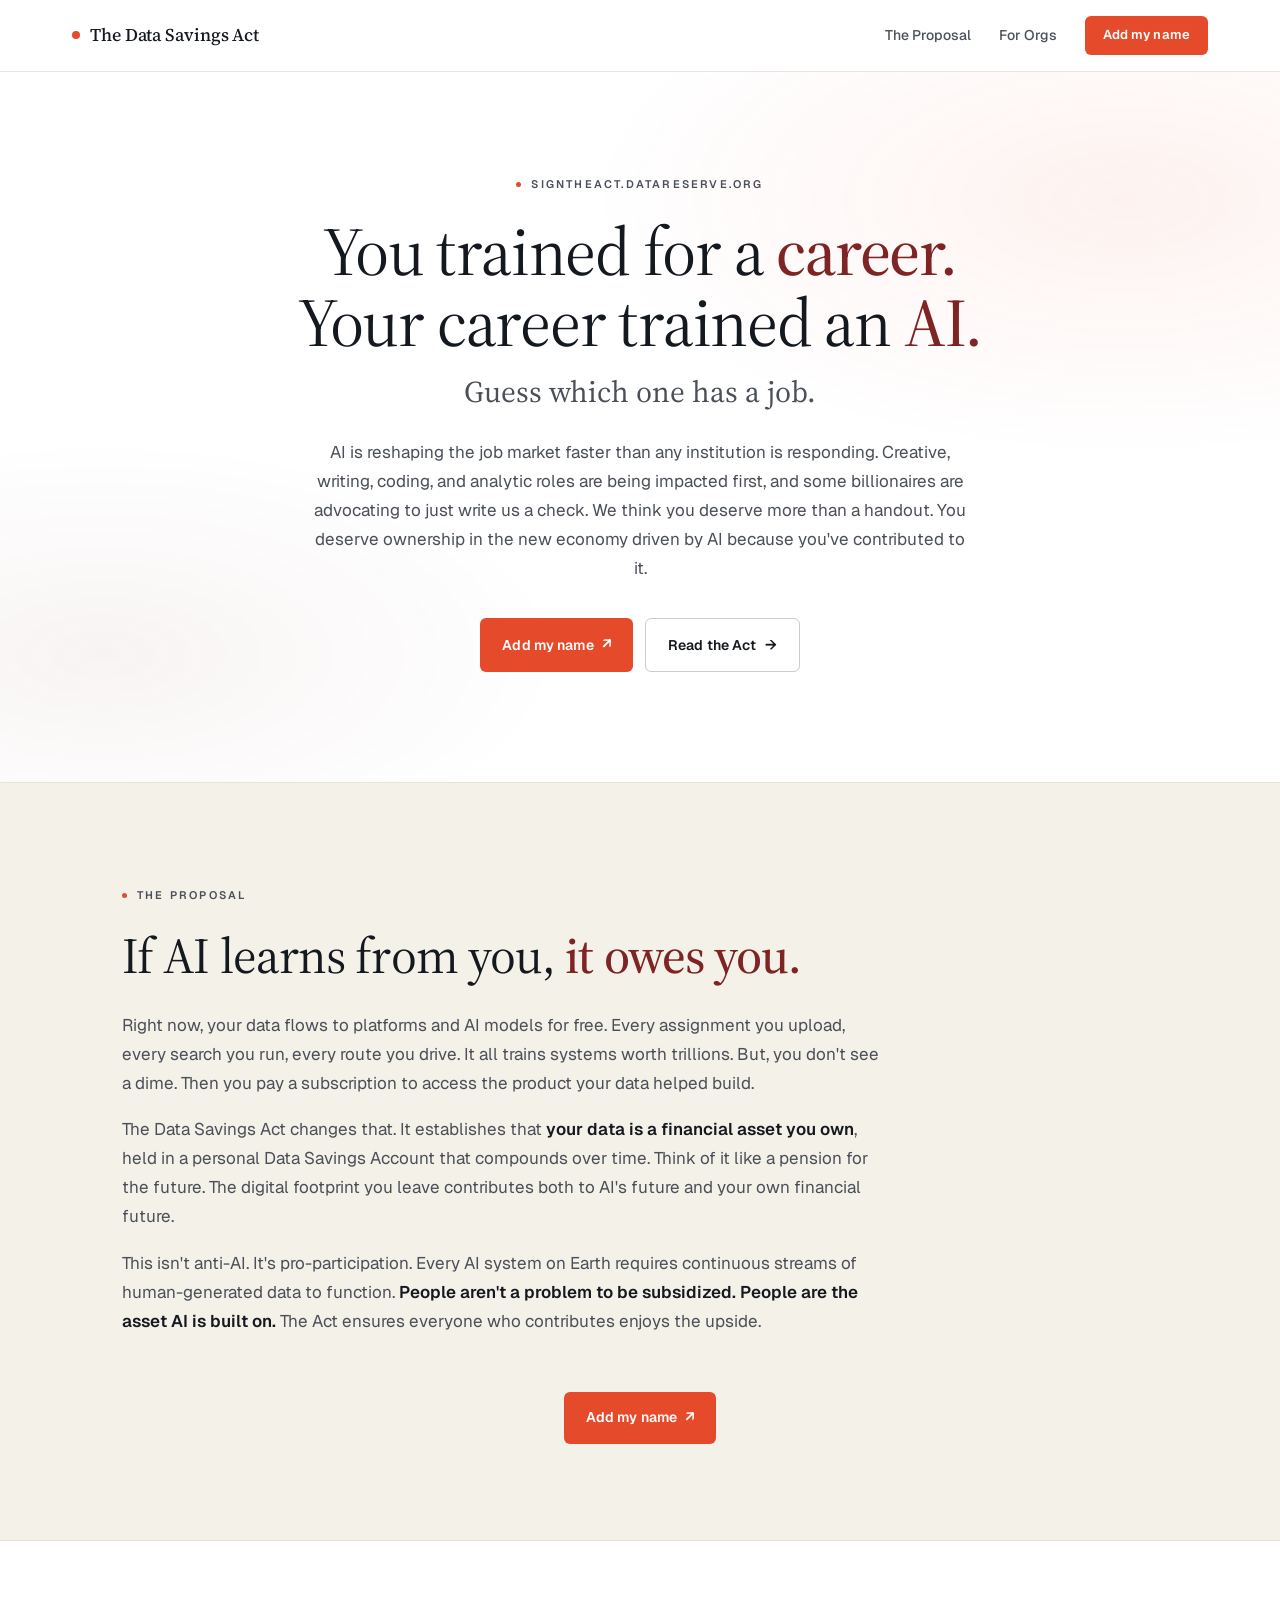
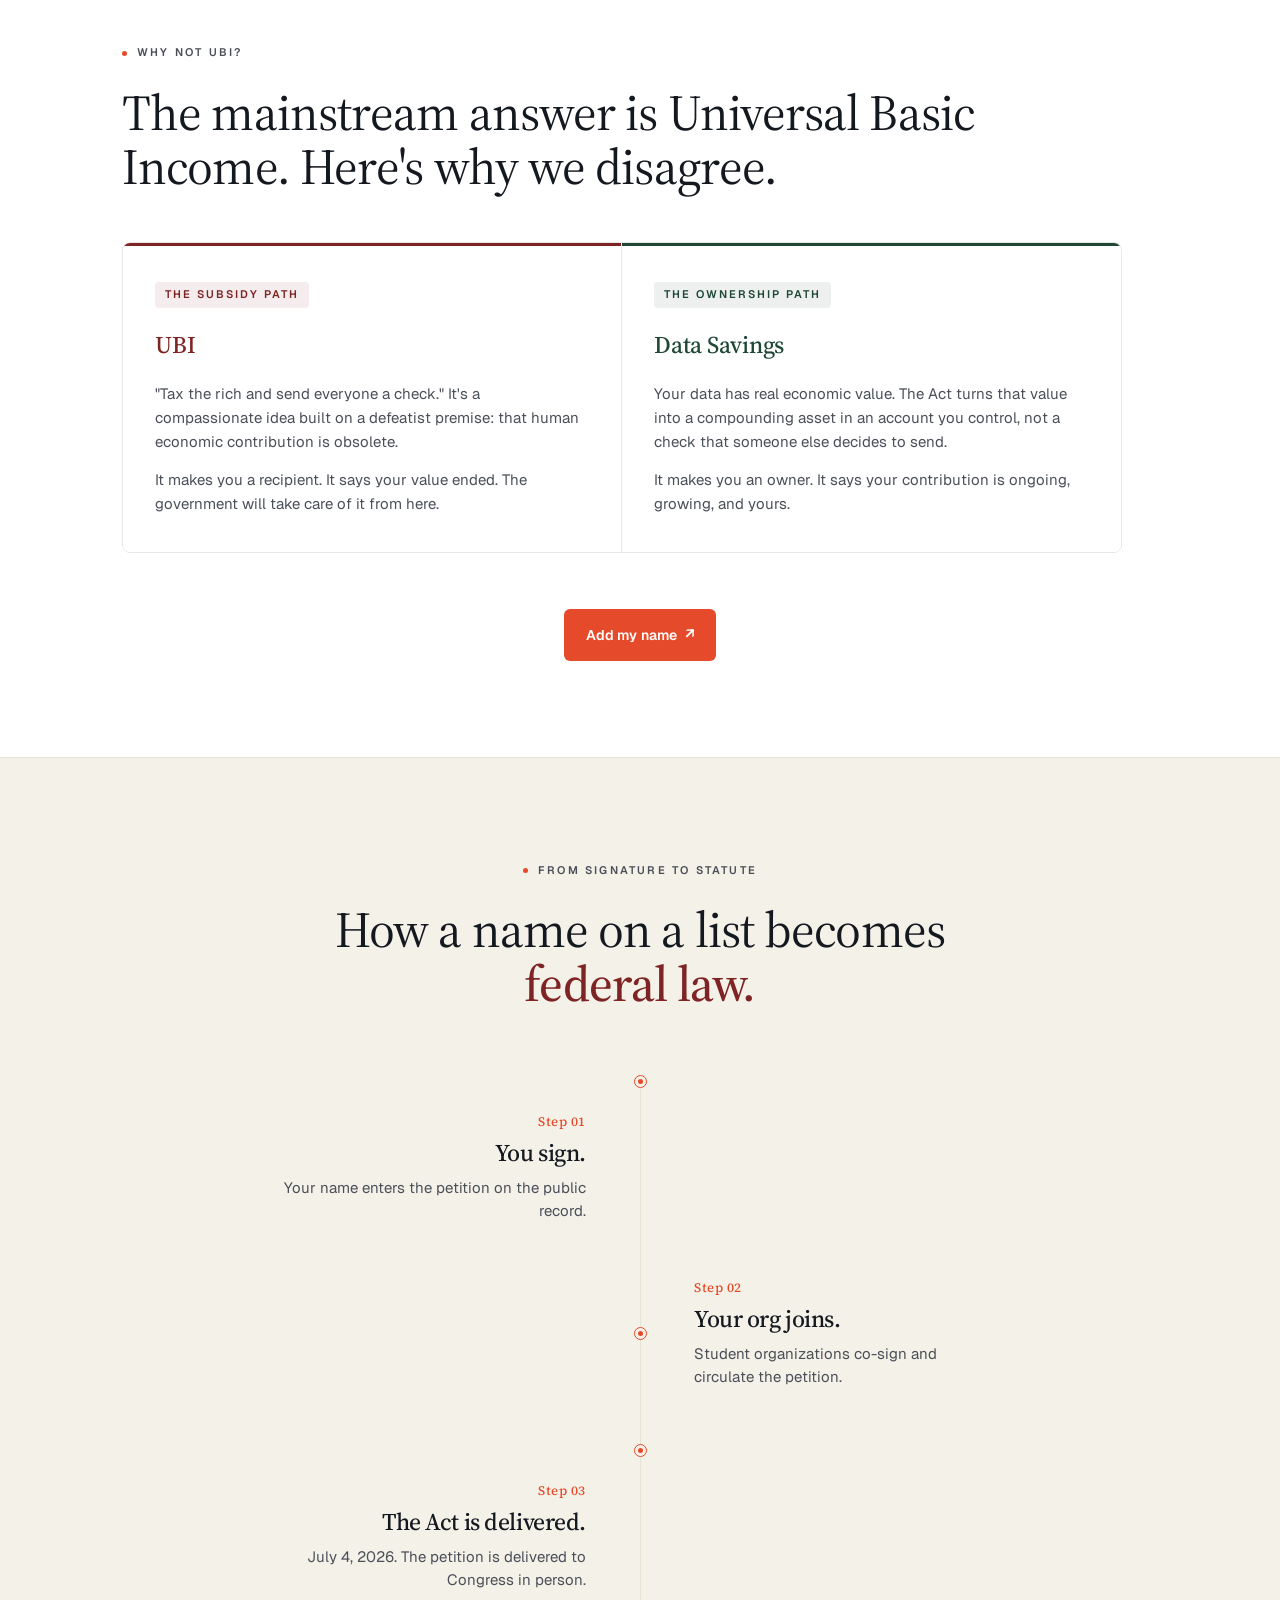
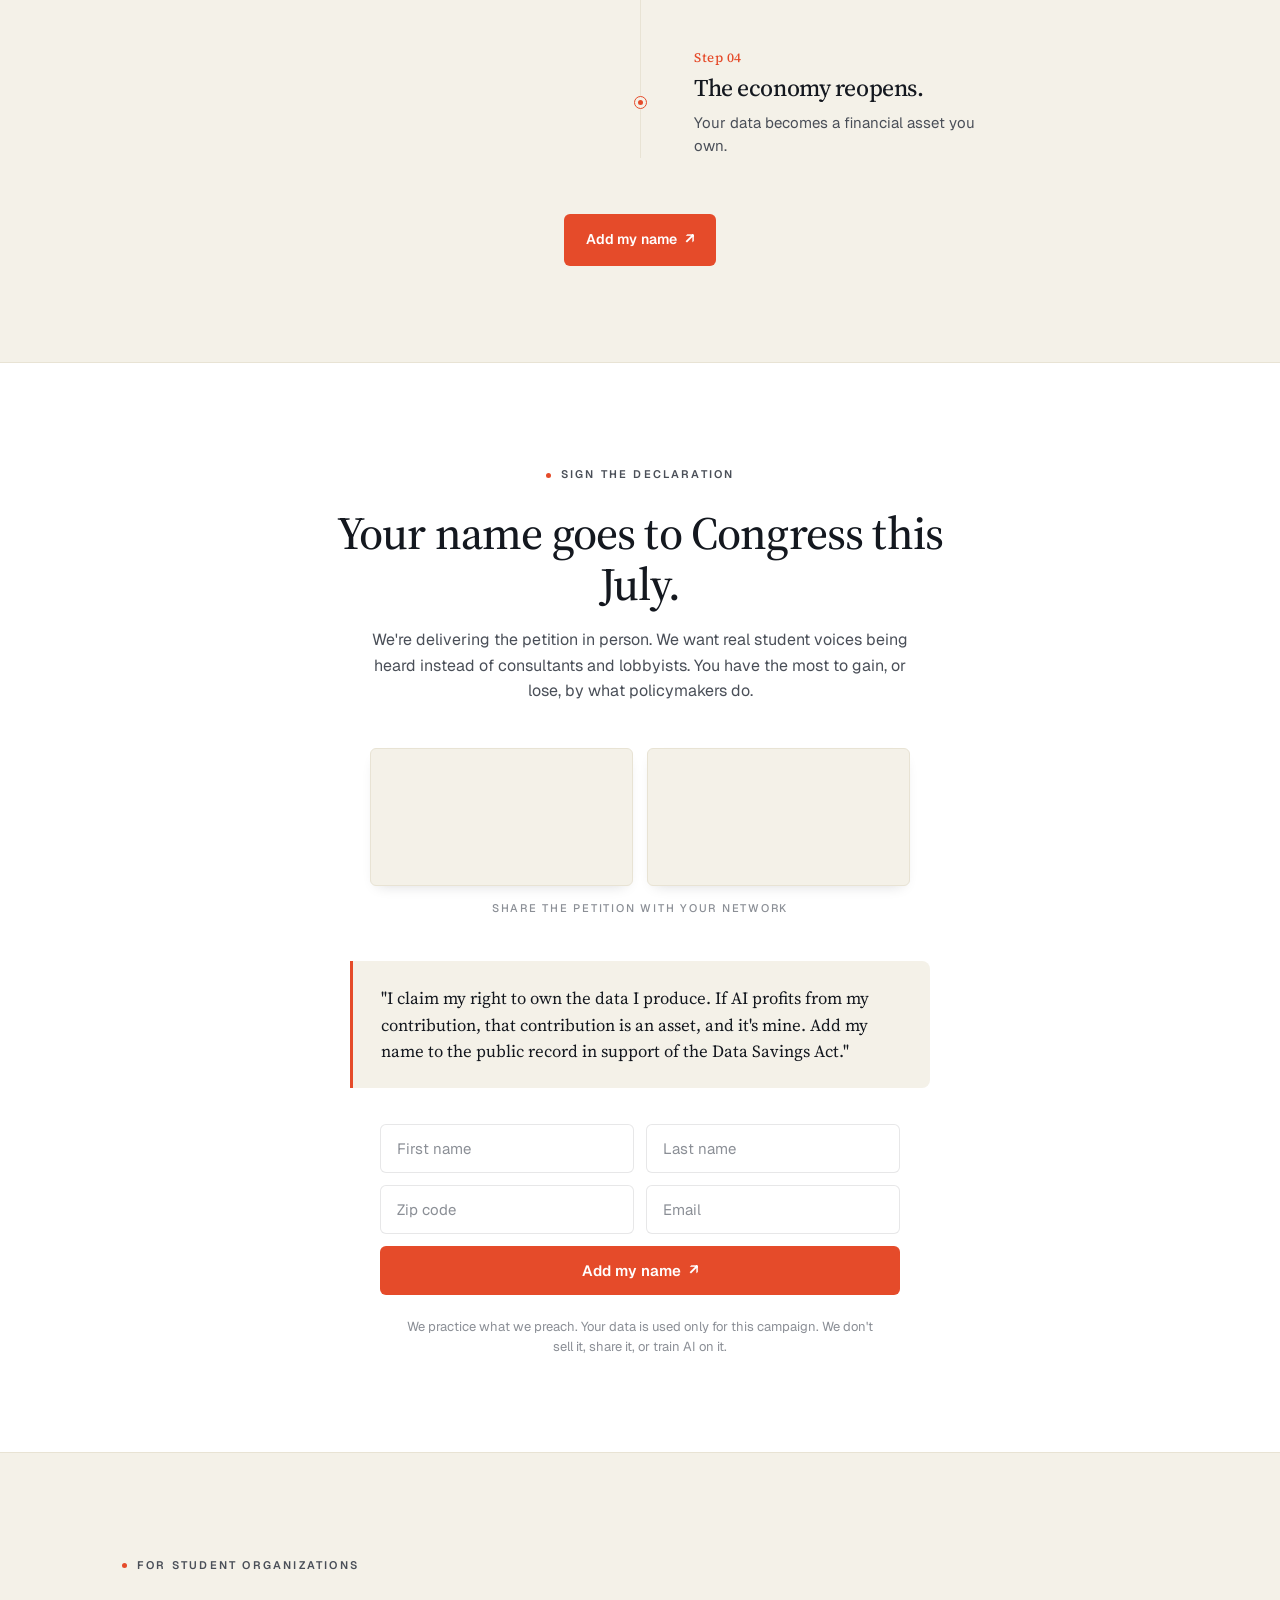
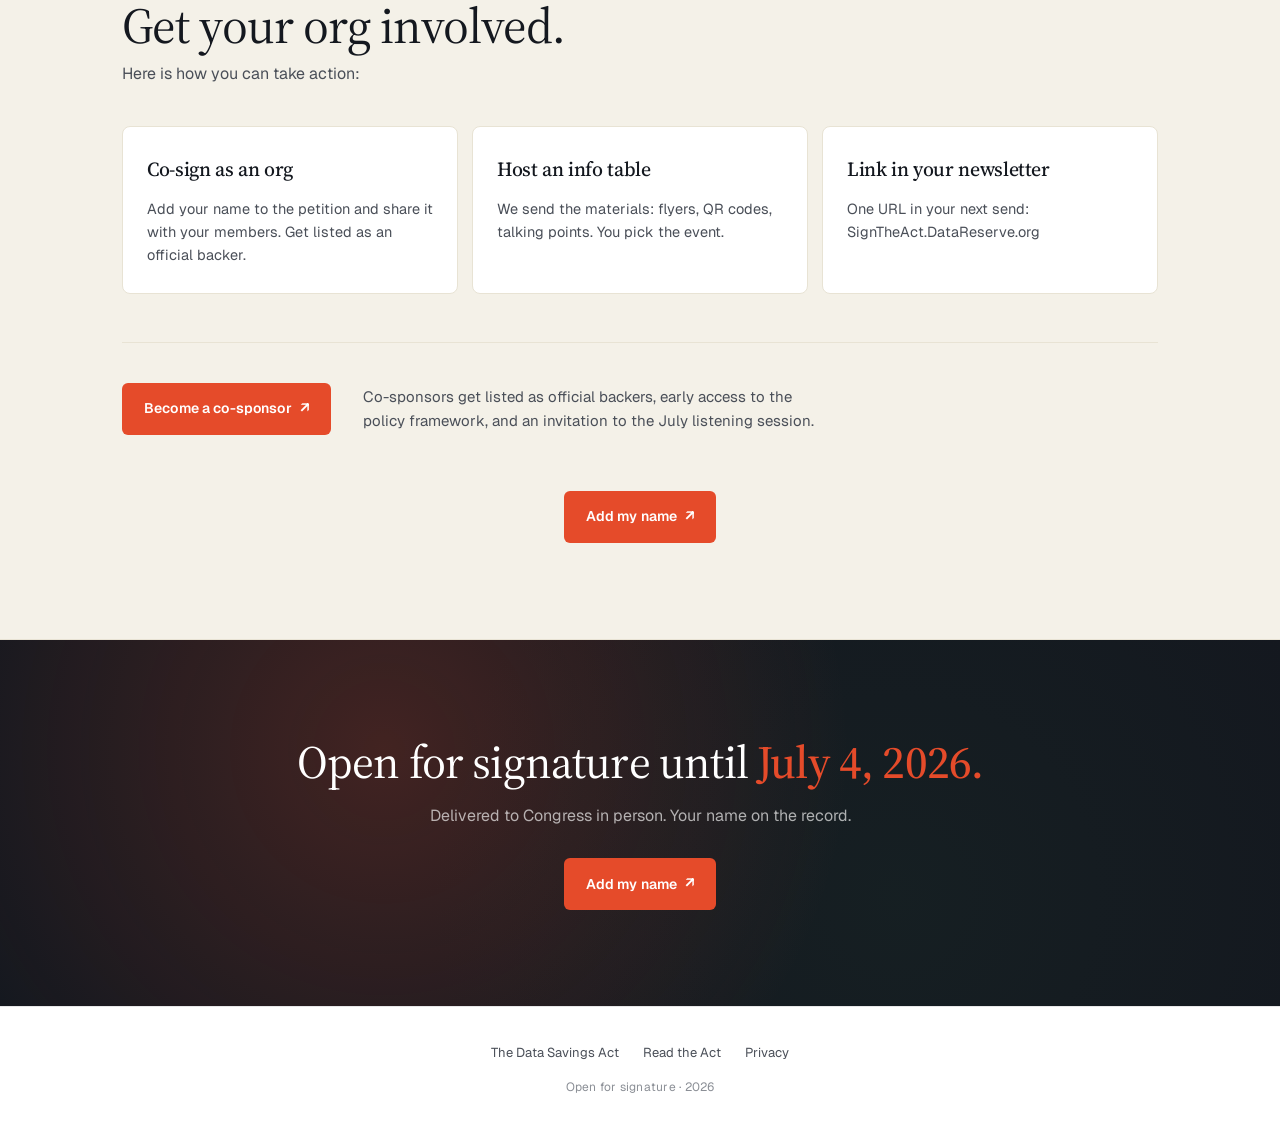
==== index.html @ b27dda18 "Initial commit" ====
<!DOCTYPE html>
<html lang="en">
<head>
<meta charset="UTF-8">
<meta name="viewport" content="width=device-width, initial-scale=1.0">
<title>The Data Savings Act | Sign The Act</title>
<meta name="description" content="You trained for a career. Your career trained an AI. Sign the Data Savings Act.">

<link rel="preconnect" href="https://fonts.googleapis.com">
<link rel="preconnect" href="https://fonts.gstatic.com" crossorigin>
<link href="https://fonts.googleapis.com/css2?family=Source+Serif+4:opsz,wght@8..60,300..700&family=Geist:wght@300..700&display=swap" rel="stylesheet">

<style>
  :root {
    --paper: #FFFFFF;
    --paper-soft: #F4F1E8;
    --paper-line: #E8E3D4;
    --ink: #14181F;
    --ink-soft: #4A4F58;
    --ink-mute: #8B8F96;
    --burgundy: #7E2424;
    --burgundy-dark: #5C1818;
    --coral: #E54B2A;
    --coral-dark: #C2391C;
    --coral-soft: rgba(229, 75, 42, 0.08);
    --forest: #1F4736;
    --line: rgba(20, 24, 31, 0.10);
    --line-strong: rgba(20, 24, 31, 0.22);
    --serif: 'Source Serif 4', 'Times New Roman', serif;
    --sans: 'Geist', system-ui, sans-serif;
  }

  * { margin: 0; padding: 0; box-sizing: border-box; }
  html { scroll-behavior: smooth; }

  body {
    background: var(--paper);
    color: var(--ink);
    font-family: var(--sans);
    font-size: 17px;
    line-height: 1.6;
    -webkit-font-smoothing: antialiased;
    overflow-x: hidden;
  }

  ::selection { background: var(--coral); color: var(--paper); }

  /* ===== NAV ===== */
  .nav {
    position: sticky;
    top: 0;
    z-index: 50;
    background: rgba(255, 255, 255, 0.92);
    backdrop-filter: blur(12px);
    -webkit-backdrop-filter: blur(12px);
    border-bottom: 1px solid var(--line);
  }
  .nav-inner {
    max-width: 1200px;
    margin: 0 auto;
    padding: 16px 32px;
    display: flex;
    align-items: center;
    justify-content: space-between;
  }
  .brand {
    font-family: var(--serif);
    font-weight: 500;
    font-size: 18px;
    letter-spacing: -0.005em;
    text-decoration: none;
    color: var(--ink);
    display: flex;
    align-items: center;
    gap: 10px;
  }
  .brand-mark {
    width: 8px; height: 8px;
    border-radius: 50%;
    background: var(--coral);
  }
  .nav-links {
    display: flex;
    gap: 28px;
    align-items: center;
  }
  .nav-links a {
    color: var(--ink-soft);
    text-decoration: none;
    font-size: 14px;
    font-weight: 500;
    transition: color 0.2s;
  }
  .nav-links a:hover { color: var(--coral); }
  .nav-cta {
    background: var(--coral);
    color: var(--paper) !important;
    padding: 9px 18px;
    border-radius: 6px;
    font-size: 13px !important;
    font-weight: 600 !important;
    letter-spacing: 0.01em;
    transition: all 0.2s;
  }
  .nav-cta:hover {
    background: var(--coral-dark);
    color: var(--paper) !important;
  }

  /* ===== LAYOUT ===== */
  .container {
    max-width: 1100px;
    margin: 0 auto;
    padding: 0 32px;
  }
  section { position: relative; padding: 96px 0; }

  /* ===== EYEBROW ===== */
  .eyebrow {
    display: inline-flex;
    align-items: center;
    gap: 10px;
    font-size: 11px;
    font-weight: 600;
    letter-spacing: 0.2em;
    text-transform: uppercase;
    color: var(--ink-soft);
    margin-bottom: 24px;
  }
  .eyebrow::before {
    content: '';
    width: 5px;
    height: 5px;
    border-radius: 50%;
    background: var(--coral);
  }

  /* ===== TYPOGRAPHY ===== */
  h1, h2, h3, h4 {
    font-family: var(--serif);
    font-weight: 500;
    color: var(--ink);
    letter-spacing: -0.018em;
  }

  .h-display {
    font-size: clamp(40px, 6vw, 68px);
    line-height: 1.04;
    font-weight: 400;
    font-variation-settings: "opsz" 60;
  }
  .h-display .accent {
    color: var(--burgundy);
    font-style: normal;
    font-weight: 500;
  }
  .h-sub {
    font-family: var(--serif);
    font-size: clamp(22px, 2.4vw, 30px);
    line-height: 1.25;
    color: var(--ink-soft);
    font-weight: 400;
    margin-top: 14px;
    font-variation-settings: "opsz" 32;
  }
  .h-section {
    font-size: clamp(32px, 4.4vw, 50px);
    line-height: 1.08;
    font-weight: 400;
    font-variation-settings: "opsz" 48;
  }
  .h-section .accent {
    color: var(--burgundy);
    font-style: normal;
    font-weight: 500;
  }

  .lede {
    font-size: 17px;
    line-height: 1.7;
    color: var(--ink-soft);
    margin-top: 28px;
    font-weight: 400;
  }
  .lede + .lede { margin-top: 18px; }
  .lede strong { color: var(--ink); font-weight: 600; }

  /* ===== BUTTONS ===== */
  .btn-row {
    display: flex;
    gap: 12px;
    margin-top: 36px;
    flex-wrap: wrap;
  }
  .btn {
    display: inline-flex;
    align-items: center;
    gap: 8px;
    padding: 14px 22px;
    border-radius: 6px;
    font-family: var(--sans);
    font-size: 14px;
    font-weight: 600;
    letter-spacing: 0.01em;
    text-decoration: none;
    border: none;
    cursor: pointer;
    transition: all 0.2s cubic-bezier(0.2, 0.8, 0.2, 1);
  }
  .btn-primary {
    background: var(--coral);
    color: var(--paper);
  }
  .btn-primary:hover {
    background: var(--coral-dark);
    transform: translateY(-1px);
    box-shadow: 0 12px 24px -10px rgba(229, 75, 42, 0.5);
  }
  .btn-ghost {
    background: transparent;
    color: var(--ink);
    border: 1px solid var(--line-strong);
  }
  .btn-ghost:hover {
    background: var(--ink);
    color: var(--paper);
    border-color: var(--ink);
  }
  .btn .arrow {
    display: inline-block;
    transition: transform 0.2s;
    font-size: 15px;
  }
  .btn:hover .arrow { transform: translate(2px, -2px); }

  /* Section-end CTA */
  .section-cta {
    margin-top: 56px;
    text-align: center;
  }

  /* ===== HERO ===== */
  .hero {
    padding-top: 96px;
    padding-bottom: 110px;
    background:
      radial-gradient(ellipse 70% 60% at 88% 18%, rgba(229, 75, 42, 0.07), transparent 60%),
      radial-gradient(ellipse 60% 50% at 8% 82%, rgba(126, 36, 36, 0.05), transparent 60%),
      var(--paper);
    position: relative;
    overflow: hidden;
  }
  .hero-inner {
    max-width: 880px;
    margin: 0 auto;
    text-align: center;
  }
  .hero-inner .eyebrow {
    margin-left: auto;
    margin-right: auto;
  }
  .hero-inner .h-sub {
    margin-left: auto;
    margin-right: auto;
    max-width: 640px;
  }
  .hero-inner .lede {
    max-width: 660px;
    margin-left: auto;
    margin-right: auto;
  }
  .hero-inner .btn-row {
    justify-content: center;
  }

  /* ===== PROPOSAL ===== */
  .proposal {
    background: var(--paper-soft);
    border-top: 1px solid var(--paper-line);
    border-bottom: 1px solid var(--paper-line);
  }
  .proposal-inner { max-width: 760px; }

  /* ===== UBI COMPARISON ===== */
  .ubi { background: var(--paper); }
  .ubi-grid {
    display: grid;
    grid-template-columns: 1fr 1fr;
    gap: 0;
    margin-top: 48px;
    max-width: 1000px;
    border: 1px solid var(--line);
    border-radius: 8px;
    overflow: hidden;
  }
  .ubi-card {
    padding: 36px 32px;
    background: var(--paper);
    position: relative;
  }
  .ubi-card:first-child {
    border-right: 1px solid var(--line);
  }
  .ubi-card::before {
    content: '';
    position: absolute;
    top: 0;
    left: 0;
    right: 0;
    height: 3px;
  }
  .ubi-card.ubi-left::before { background: var(--burgundy); }
  .ubi-card.ubi-right::before { background: var(--forest); }

  .ubi-card-label {
    display: inline-block;
    font-size: 11px;
    letter-spacing: 0.18em;
    text-transform: uppercase;
    font-weight: 600;
    padding: 4px 10px;
    border-radius: 4px;
    margin-bottom: 18px;
  }
  .ubi-card.ubi-left .ubi-card-label {
    background: rgba(126, 36, 36, 0.08);
    color: var(--burgundy);
  }
  .ubi-card.ubi-right .ubi-card-label {
    background: rgba(31, 71, 54, 0.08);
    color: var(--forest);
  }
  .ubi-card h3 {
    font-family: var(--serif);
    font-size: 24px;
    font-weight: 500;
    margin-bottom: 18px;
    letter-spacing: -0.01em;
    font-variation-settings: "opsz" 28;
  }
  .ubi-card.ubi-left h3 { color: var(--burgundy); }
  .ubi-card.ubi-right h3 { color: var(--forest); }
  .ubi-card p {
    font-size: 15px;
    line-height: 1.6;
    color: var(--ink-soft);
    margin-bottom: 14px;
  }
  .ubi-card p:last-child { margin-bottom: 0; }
  @media (max-width: 760px) {
    .ubi-grid { grid-template-columns: 1fr; }
    .ubi-card:first-child {
      border-right: none;
      border-bottom: 1px solid var(--line);
    }
  }

  /* ===== TIMELINE ===== */
  .timeline {
    background: var(--paper-soft);
    border-top: 1px solid var(--paper-line);
    border-bottom: 1px solid var(--paper-line);
    text-align: center;
  }
  .timeline-header { max-width: 720px; margin: 0 auto; }
  .timeline-header .eyebrow { margin-left: auto; margin-right: auto; }
  .timeline-track {
    margin-top: 64px;
    position: relative;
    max-width: 720px;
    margin-left: auto;
    margin-right: auto;
  }
  .timeline-track::before {
    content: '';
    position: absolute;
    left: 50%;
    top: 0;
    bottom: 0;
    width: 1px;
    background: var(--paper-line);
  }
  .timeline-step {
    display: grid;
    grid-template-columns: 1fr 60px 1fr;
    gap: 24px;
    align-items: center;
    margin-bottom: 56px;
    position: relative;
  }
  .timeline-step:last-child { margin-bottom: 0; }
  .timeline-step-dot {
    grid-column: 2;
    width: 13px;
    height: 13px;
    border-radius: 50%;
    background: var(--paper-soft);
    border: 1.5px solid var(--coral);
    margin: 0 auto;
    position: relative;
    z-index: 2;
  }
  .timeline-step-dot::after {
    content: '';
    position: absolute;
    inset: 3px;
    background: var(--coral);
    border-radius: 50%;
  }
  .timeline-step-content { text-align: center; }
  .timeline-step:nth-child(odd) .timeline-step-content { grid-column: 1; text-align: right; }
  .timeline-step:nth-child(even) .timeline-step-content { grid-column: 3; text-align: left; }
  .timeline-step-num {
    font-family: var(--serif);
    font-style: normal;
    font-size: 13px;
    color: var(--coral);
    margin-bottom: 6px;
    display: block;
    font-weight: 500;
    letter-spacing: 0.04em;
  }
  .timeline-step h4 {
    font-family: var(--serif);
    font-size: 24px;
    font-weight: 500;
    line-height: 1.2;
    color: var(--ink);
    margin-bottom: 8px;
    font-variation-settings: "opsz" 28;
  }
  .timeline-step p {
    font-size: 15px;
    color: var(--ink-soft);
    line-height: 1.55;
  }
  @media (max-width: 680px) {
    .timeline-track::before { left: 20px; }
    .timeline-step { grid-template-columns: 40px 1fr; }
    .timeline-step-dot { grid-column: 1; }
    .timeline-step:nth-child(odd) .timeline-step-content,
    .timeline-step:nth-child(even) .timeline-step-content {
      grid-column: 2;
      text-align: left;
    }
  }

  /* ===== SIGN DECLARATION ===== */
  .sign {
    background: var(--paper);
    text-align: center;
  }
  .sign-inner { max-width: 640px; margin: 0 auto; }
  .sign-inner .eyebrow { margin-left: auto; margin-right: auto; }
  .sign h2 {
    font-size: clamp(34px, 4.2vw, 46px);
    line-height: 1.1;
    font-weight: 500;
    font-variation-settings: "opsz" 44;
  }
  .sign-sub {
    font-size: 16px;
    color: var(--ink-soft);
    line-height: 1.6;
    margin-top: 18px;
    max-width: 540px;
    margin-left: auto;
    margin-right: auto;
  }
  .sign-share-row {
    display: grid;
    grid-template-columns: 1fr 1fr;
    gap: 14px;
    margin: 44px auto 0;
    max-width: 540px;
  }
  .sign-share-img {
    aspect-ratio: 1.91 / 1;
    border-radius: 6px;
    background: var(--paper-soft);
    background-size: cover;
    background-position: center;
    background-repeat: no-repeat;
    border: 1px solid var(--paper-line);
    box-shadow: 0 6px 14px -8px rgba(20, 24, 31, 0.2);
    transition: transform 0.25s;
  }
  .sign-share-img:hover { transform: translateY(-2px); }
  .sign-share-1 {
    background-image: url('https://datasavingsact.drumwave.com/assets/img/share-option-1.jpg');
  }
  .sign-share-2 {
    background-image: url('https://datasavingsact.drumwave.com/assets/img/share-option-2.jpg');
  }
  .sign-share-caption {
    font-size: 11px;
    letter-spacing: 0.16em;
    text-transform: uppercase;
    color: var(--ink-mute);
    margin-top: 14px;
    font-weight: 500;
  }
  .sign-quote {
    background: var(--paper-soft);
    border-left: 3px solid var(--coral);
    border-radius: 0 8px 8px 0;
    padding: 24px 28px;
    margin: 44px auto 36px;
    max-width: 580px;
    font-family: var(--serif);
    font-size: 17px;
    line-height: 1.55;
    color: var(--ink);
    font-weight: 400;
    font-style: normal;
    text-align: left;
    font-variation-settings: "opsz" 20;
  }
  .sign-form {
    display: grid;
    grid-template-columns: 1fr 1fr;
    gap: 12px;
    max-width: 520px;
    margin: 0 auto;
  }
  .sign-form input {
    background: var(--paper);
    border: 1px solid var(--line);
    border-radius: 6px;
    padding: 14px 16px;
    font-family: var(--sans);
    font-size: 15px;
    color: var(--ink);
    transition: border-color 0.2s;
  }
  .sign-form input::placeholder { color: var(--ink-mute); }
  .sign-form input:focus {
    outline: none;
    border-color: var(--coral);
  }
  .sign-form button {
    grid-column: 1 / -1;
    background: var(--coral);
    color: var(--paper);
    border: none;
    border-radius: 6px;
    padding: 15px;
    font-family: var(--sans);
    font-size: 15px;
    font-weight: 600;
    cursor: pointer;
    transition: all 0.2s;
    display: inline-flex;
    align-items: center;
    justify-content: center;
    gap: 8px;
  }
  .sign-form button:hover {
    background: var(--coral-dark);
    transform: translateY(-1px);
  }
  .sign-fine {
    font-size: 13px;
    color: var(--ink-mute);
    line-height: 1.5;
    margin-top: 22px;
    max-width: 480px;
    margin-left: auto;
    margin-right: auto;
  }

  /* ===== STUDENT ORGS ===== */
  .orgs {
    background: var(--paper-soft);
    border-top: 1px solid var(--paper-line);
    border-bottom: 1px solid var(--paper-line);
  }
  .orgs-sub {
    font-size: 16px;
    color: var(--ink-soft);
    margin-top: 8px;
  }
  .orgs-grid {
    display: grid;
    grid-template-columns: repeat(3, 1fr);
    gap: 14px;
    margin-top: 40px;
  }
  .org-card {
    background: var(--paper);
    border: 1px solid var(--paper-line);
    border-radius: 8px;
    padding: 26px 24px;
    transition: all 0.2s cubic-bezier(0.2, 0.8, 0.2, 1);
    position: relative;
  }
  .org-card::before {
    content: '';
    position: absolute;
    top: 0;
    left: 0;
    right: 0;
    height: 2px;
    background: var(--coral);
    transform: scaleX(0);
    transform-origin: left;
    transition: transform 0.3s;
    border-radius: 8px 8px 0 0;
  }
  .org-card:hover {
    border-color: var(--line-strong);
    transform: translateY(-2px);
    box-shadow: 0 12px 28px -16px rgba(20, 24, 31, 0.18);
  }
  .org-card:hover::before { transform: scaleX(1); }
  .org-card h3 {
    font-family: var(--serif);
    font-size: 20px;
    font-weight: 500;
    margin-bottom: 12px;
    color: var(--ink);
    font-variation-settings: "opsz" 24;
  }
  .org-card p {
    font-size: 14.5px;
    color: var(--ink-soft);
    line-height: 1.6;
  }
  .orgs-cta {
    margin-top: 48px;
    padding-top: 40px;
    border-top: 1px solid var(--paper-line);
    display: grid;
    grid-template-columns: auto 1fr;
    gap: 32px;
    align-items: center;
  }
  .orgs-cta-text {
    font-size: 15px;
    color: var(--ink-soft);
    line-height: 1.6;
    max-width: 460px;
  }
  @media (max-width: 760px) {
    .orgs-grid { grid-template-columns: 1fr; }
    .orgs-cta { grid-template-columns: 1fr; gap: 16px; }
  }

  /* ===== FINAL CTA ===== */
  .final {
    background: var(--ink);
    color: var(--paper);
    text-align: center;
    padding: 96px 0;
    position: relative;
    overflow: hidden;
  }
  .final::before {
    content: '';
    position: absolute;
    inset: 0;
    background:
      radial-gradient(circle at 30% 30%, rgba(229, 75, 42, 0.22), transparent 50%),
      radial-gradient(circle at 70% 70%, rgba(31, 71, 54, 0.15), transparent 50%);
    pointer-events: none;
  }
  .final-inner { position: relative; z-index: 2; }
  .final h2 {
    font-size: clamp(32px, 4.2vw, 46px);
    line-height: 1.15;
    font-weight: 400;
    color: var(--paper);
    font-variation-settings: "opsz" 44;
  }
  .final h2 .accent {
    color: var(--coral);
    font-style: normal;
    font-weight: 500;
  }
  .final-sub {
    font-size: 16px;
    color: rgba(255, 255, 255, 0.65);
    margin-top: 14px;
  }
  .final .btn-primary {
    margin-top: 30px;
    background: var(--coral);
    color: var(--paper);
  }
  .final .btn-primary:hover {
    background: var(--coral-dark);
    color: var(--paper);
    box-shadow: 0 14px 32px -10px rgba(229, 75, 42, 0.5);
  }

  /* ===== FOOTER ===== */
  footer {
    padding: 36px 0;
    text-align: center;
    background: var(--paper);
    border-top: 1px solid var(--line);
  }
  .footer-links {
    display: flex;
    justify-content: center;
    gap: 24px;
    flex-wrap: wrap;
    margin-bottom: 14px;
  }
  .footer-links a {
    color: var(--ink-soft);
    text-decoration: none;
    font-size: 13px;
    transition: color 0.2s;
  }
  .footer-links a:hover { color: var(--coral); }
  .footer-meta {
    font-size: 12px;
    color: var(--ink-mute);
    letter-spacing: 0.02em;
  }

  /* ===== ANIMATIONS ===== */
  .reveal {
    opacity: 0;
    transform: translateY(20px);
    transition: opacity 0.8s cubic-bezier(0.2, 0.8, 0.2, 1),
                transform 0.8s cubic-bezier(0.2, 0.8, 0.2, 1);
  }
  .reveal.in {
    opacity: 1;
    transform: translateY(0);
  }
  @media (prefers-reduced-motion: reduce) {
    *, *::before, *::after {
      animation-duration: 0.01ms !important;
      transition-duration: 0.01ms !important;
    }
  }
</style>
</head>
<body>

<!-- ===== NAV ===== -->
<nav class="nav">
  <div class="nav-inner">
    <a href="https://datasavingsact.drumwave.com/v2.html" class="brand">
      <span class="brand-mark"></span>
      <span>The Data Savings Act</span>
    </a>
    <div class="nav-links">
      <a href="#proposal">The Proposal</a>
      <a href="#orgs">For Orgs</a>
      <a href="#sign" class="nav-cta">Add my name</a>
    </div>
  </div>
</nav>

<!-- ===== HERO ===== -->
<section class="hero">
  <div class="container">
    <div class="hero-inner reveal">
      <div class="eyebrow">signtheact.datareserve.org</div>
      <h1 class="h-display">
        You trained for a <span class="accent">career.</span><br>
        Your career trained an <span class="accent">AI.</span>
      </h1>
      <p class="h-sub">Guess which one has a job.</p>
      <p class="lede">
        AI is reshaping the job market faster than any institution is responding.
        Creative, writing, coding, and analytic roles are being impacted first,
        and some billionaires are advocating to just write us a check. We think
        you deserve more than a handout. You deserve ownership in the new
        economy driven by AI because you've contributed to it.
      </p>
      <div class="btn-row">
        <a href="#sign" class="btn btn-primary">
          Add my name <span class="arrow">↗</span>
        </a>
        <a href="https://datasavingsact.drumwave.com/Docs/Data_Savings_Act_Proposal.pdf" class="btn btn-ghost">
          Read the Act <span class="arrow">→</span>
        </a>
      </div>
    </div>
  </div>
</section>

<!-- ===== PROPOSAL ===== -->
<section id="proposal" class="proposal">
  <div class="container">
    <div class="proposal-inner reveal">
      <div class="eyebrow">The Proposal</div>
      <h2 class="h-section">
        If AI learns from you, <span class="accent">it owes you.</span>
      </h2>
      <p class="lede">
        Right now, your data flows to platforms and AI models for free. Every
        assignment you upload, every search you run, every route you drive.
        It all trains systems worth trillions. But, you don't see a dime. Then
        you pay a subscription to access the product your data helped build.
      </p>
      <p class="lede">
        The Data Savings Act changes that. It establishes that
        <strong>your data is a financial asset you own</strong>, held in a
        personal Data Savings Account that compounds over time. Think of it
        like a pension for the future. The digital footprint you leave
        contributes both to AI's future and your own financial future.
      </p>
      <p class="lede">
        This isn't anti-AI. It's pro-participation. Every AI system on Earth
        requires continuous streams of human-generated data to function.
        <strong>People aren't a problem to be subsidized. People are the
        asset AI is built on.</strong> The Act ensures everyone who
        contributes enjoys the upside.
      </p>
    </div>

    <div class="section-cta reveal">
      <a href="#sign" class="btn btn-primary">
        Add my name <span class="arrow">↗</span>
      </a>
    </div>
  </div>
</section>

<!-- ===== UBI COMPARISON ===== -->
<section class="ubi">
  <div class="container">
    <div class="reveal">
      <div class="eyebrow">Why not UBI?</div>
      <h2 class="h-section" style="max-width: 880px;">
        The mainstream answer is Universal Basic Income.
        Here's why we disagree.
      </h2>
    </div>

    <div class="ubi-grid reveal">
      <div class="ubi-card ubi-left">
        <span class="ubi-card-label">The Subsidy Path</span>
        <h3>UBI</h3>
        <p>
          "Tax the rich and send everyone a check." It's a compassionate
          idea built on a defeatist premise: that human economic
          contribution is obsolete.
        </p>
        <p>
          It makes you a recipient. It says your value ended. The
          government will take care of it from here.
        </p>
      </div>

      <div class="ubi-card ubi-right">
        <span class="ubi-card-label">The Ownership Path</span>
        <h3>Data Savings</h3>
        <p>
          Your data has real economic value. The Act turns that value into
          a compounding asset in an account you control, not a check that
          someone else decides to send.
        </p>
        <p>
          It makes you an owner. It says your contribution is ongoing,
          growing, and yours.
        </p>
      </div>
    </div>

    <div class="section-cta reveal">
      <a href="#sign" class="btn btn-primary">
        Add my name <span class="arrow">↗</span>
      </a>
    </div>
  </div>
</section>

<!-- ===== TIMELINE ===== -->
<section class="timeline">
  <div class="container">
    <div class="timeline-header reveal">
      <div class="eyebrow">From signature to statute</div>
      <h2 class="h-section">
        How a name on a list becomes <span class="accent">federal law.</span>
      </h2>
    </div>

    <div class="timeline-track reveal">
      <div class="timeline-step">
        <div class="timeline-step-dot"></div>
        <div class="timeline-step-content">
          <span class="timeline-step-num">Step 01</span>
          <h4>You sign.</h4>
          <p>Your name enters the petition on the public record.</p>
        </div>
      </div>

      <div class="timeline-step">
        <div class="timeline-step-dot"></div>
        <div class="timeline-step-content">
          <span class="timeline-step-num">Step 02</span>
          <h4>Your org joins.</h4>
          <p>Student organizations co-sign and circulate the petition.</p>
        </div>
      </div>

      <div class="timeline-step">
        <div class="timeline-step-dot"></div>
        <div class="timeline-step-content">
          <span class="timeline-step-num">Step 03</span>
          <h4>The Act is delivered.</h4>
          <p>July 4, 2026. The petition is delivered to Congress in person.</p>
        </div>
      </div>

      <div class="timeline-step">
        <div class="timeline-step-dot"></div>
        <div class="timeline-step-content">
          <span class="timeline-step-num">Step 04</span>
          <h4>The economy reopens.</h4>
          <p>Your data becomes a financial asset you own.</p>
        </div>
      </div>
    </div>

    <div class="section-cta reveal">
      <a href="#sign" class="btn btn-primary">
        Add my name <span class="arrow">↗</span>
      </a>
    </div>
  </div>
</section>

<!-- ===== SIGN DECLARATION ===== -->
<section class="sign" id="sign">
  <div class="container">
    <div class="sign-inner reveal">
      <div class="eyebrow">Sign the Declaration</div>
      <h2>Your name goes to Congress this July.</h2>
      <p class="sign-sub">
        We're delivering the petition in person. We want real student voices
        being heard instead of consultants and lobbyists. You have the most
        to gain, or lose, by what policymakers do.
      </p>

      <div class="sign-share-row">
        <div class="sign-share-img sign-share-1"></div>
        <div class="sign-share-img sign-share-2"></div>
      </div>
      <p class="sign-share-caption">Share the petition with your network</p>

      <div class="sign-quote">
        "I claim my right to own the data I produce. If AI profits from my
        contribution, that contribution is an asset, and it's mine. Add my
        name to the public record in support of the Data Savings Act."
      </div>

      <form class="sign-form" onsubmit="event.preventDefault(); this.querySelector('button').innerHTML='Signature Recorded ✓'; this.querySelector('button').disabled=true;">
        <input type="text" placeholder="First name" required>
        <input type="text" placeholder="Last name" required>
        <input type="text" placeholder="Zip code" required>
        <input type="email" placeholder="Email" required>
        <button type="submit">
          Add my name <span class="arrow">↗</span>
        </button>
      </form>

      <p class="sign-fine">
        We practice what we preach. Your data is used only for this campaign.
        We don't sell it, share it, or train AI on it.
      </p>
    </div>
  </div>
</section>

<!-- ===== STUDENT ORGS ===== -->
<section class="orgs" id="orgs">
  <div class="container">
    <div class="reveal">
      <div class="eyebrow">For Student Organizations</div>
      <h2 class="h-section">Get your org involved.</h2>
      <p class="orgs-sub">Here is how you can take action:</p>
    </div>

    <div class="orgs-grid reveal">
      <div class="org-card">
        <h3>Co-sign as an org</h3>
        <p>
          Add your name to the petition and share it with your members.
          Get listed as an official backer.
        </p>
      </div>
      <div class="org-card">
        <h3>Host an info table</h3>
        <p>
          We send the materials: flyers, QR codes, talking points. You
          pick the event.
        </p>
      </div>
      <div class="org-card">
        <h3>Link in your newsletter</h3>
        <p>
          One URL in your next send: SignTheAct.DataReserve.org
        </p>
      </div>
    </div>

    <div class="orgs-cta reveal">
      <a href="#sign" class="btn btn-primary">
        Become a co-sponsor <span class="arrow">↗</span>
      </a>
      <p class="orgs-cta-text">
        Co-sponsors get listed as official backers, early access to the
        policy framework, and an invitation to the July listening session.
      </p>
    </div>

    <div class="section-cta reveal">
      <a href="#sign" class="btn btn-primary">
        Add my name <span class="arrow">↗</span>
      </a>
    </div>
  </div>
</section>

<!-- ===== FINAL CTA ===== -->
<section class="final">
  <div class="container">
    <div class="final-inner reveal">
      <h2>
        Open for signature until <span class="accent">July 4, 2026.</span>
      </h2>
      <p class="final-sub">
        Delivered to Congress in person. Your name on the record.
      </p>
      <a href="#sign" class="btn btn-primary">
        Add my name <span class="arrow">↗</span>
      </a>
    </div>
  </div>
</section>

<!-- ===== FOOTER ===== -->
<footer>
  <div class="container">
    <div class="footer-links">
      <a href="https://datasavingsact.drumwave.com/v2.html">The Data Savings Act</a>
      <a href="https://datasavingsact.drumwave.com/Docs/Data_Savings_Act_Proposal.pdf">Read the Act</a>
      <a href="https://datasavingsact.drumwave.com/privacy-policy.html">Privacy</a>
    </div>
    <p class="footer-meta">
      Open for signature · 2026
    </p>
  </div>
</footer>

<script>
  const observer = new IntersectionObserver((entries) => {
    entries.forEach(entry => {
      if (entry.isIntersecting) {
        entry.target.classList.add('in');
        observer.unobserve(entry.target);
      }
    });
  }, { threshold: 0.12, rootMargin: '0px 0px -60px 0px' });
  document.querySelectorAll('.reveal').forEach(el => observer.observe(el));
</script>

</body>
</html>
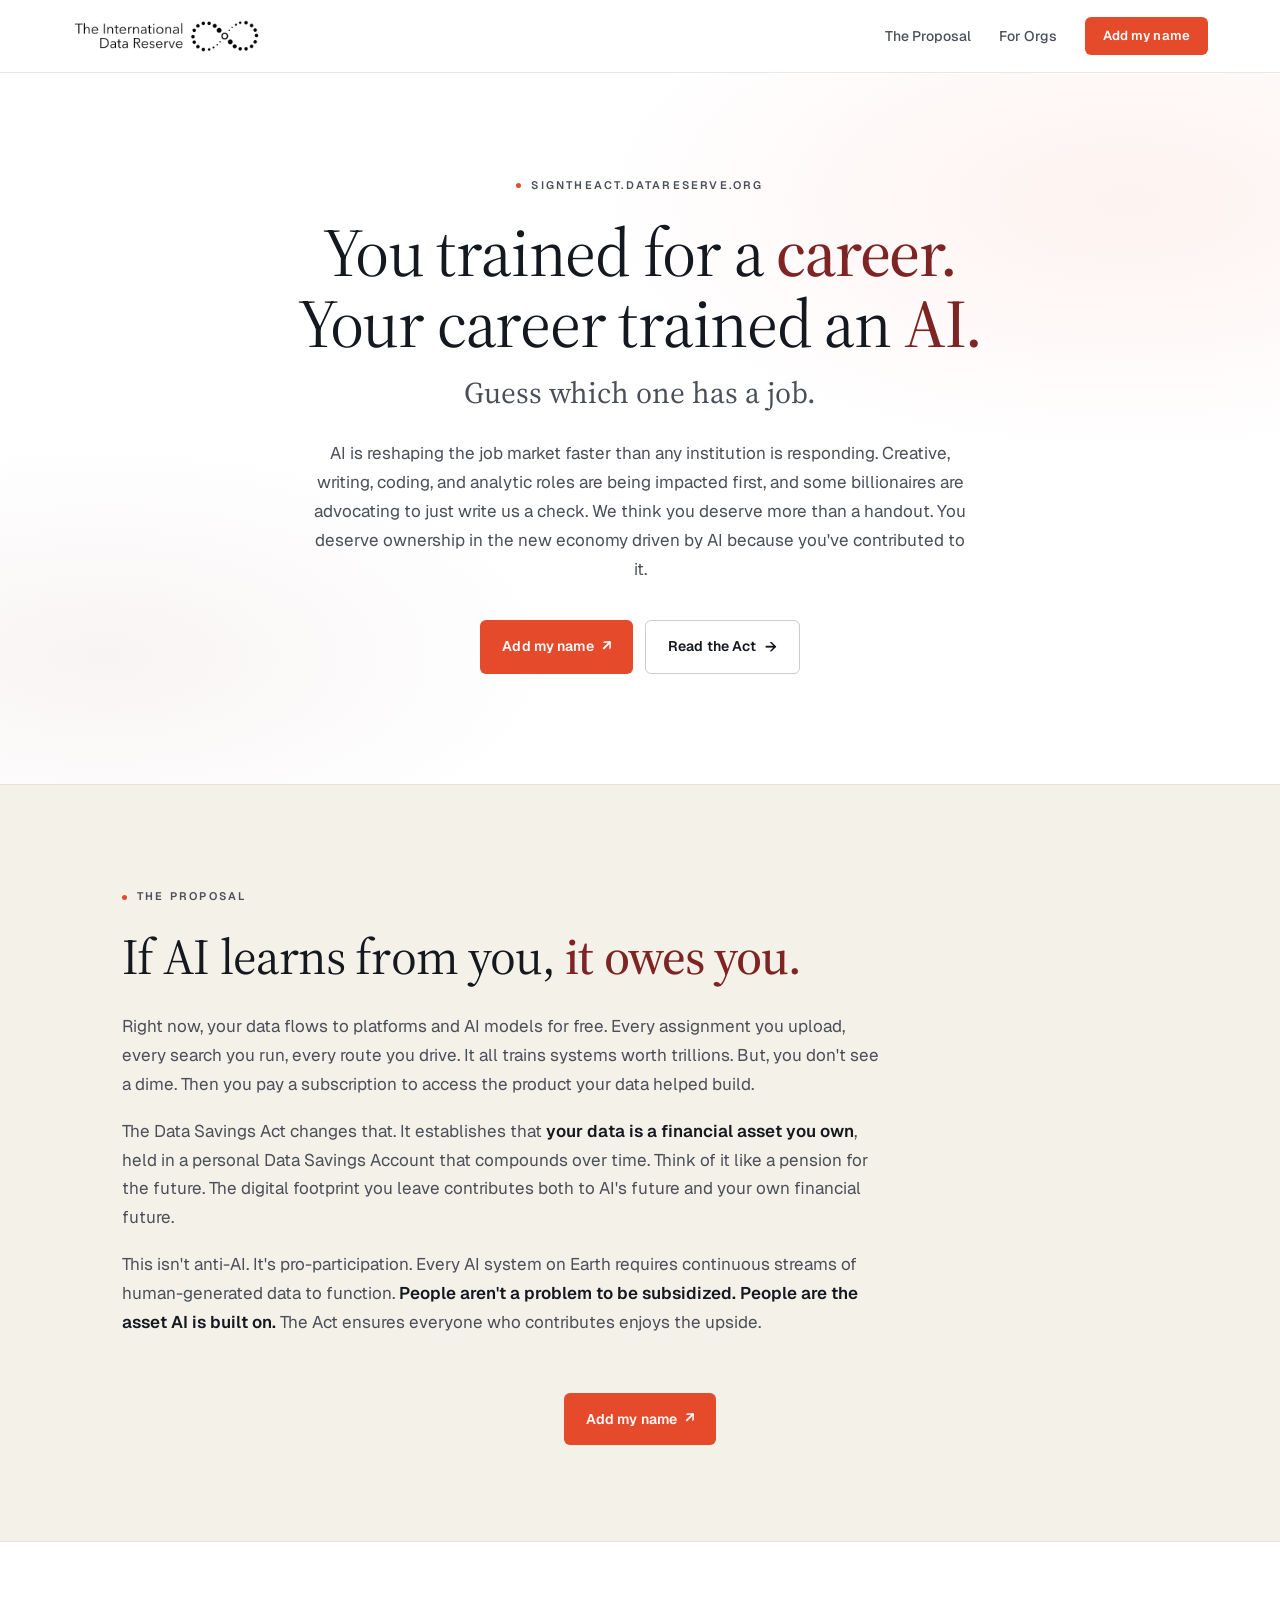
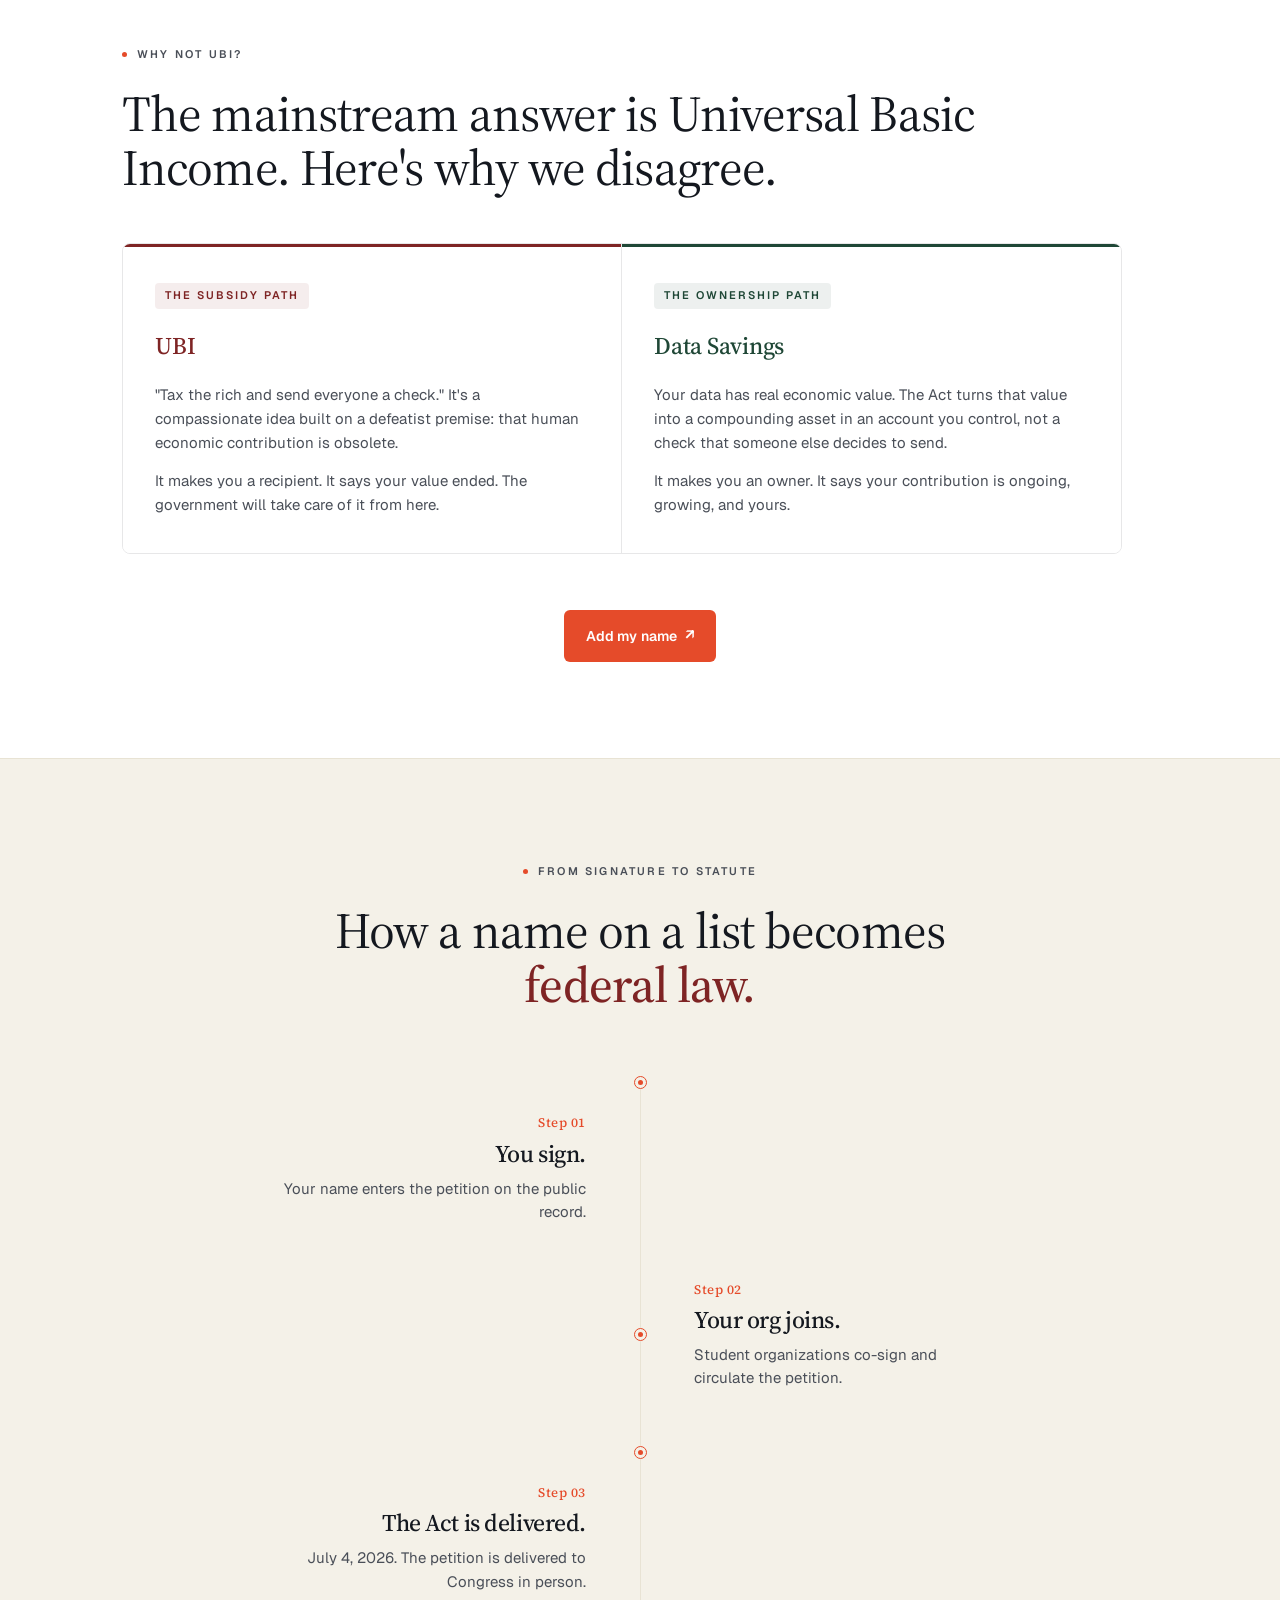
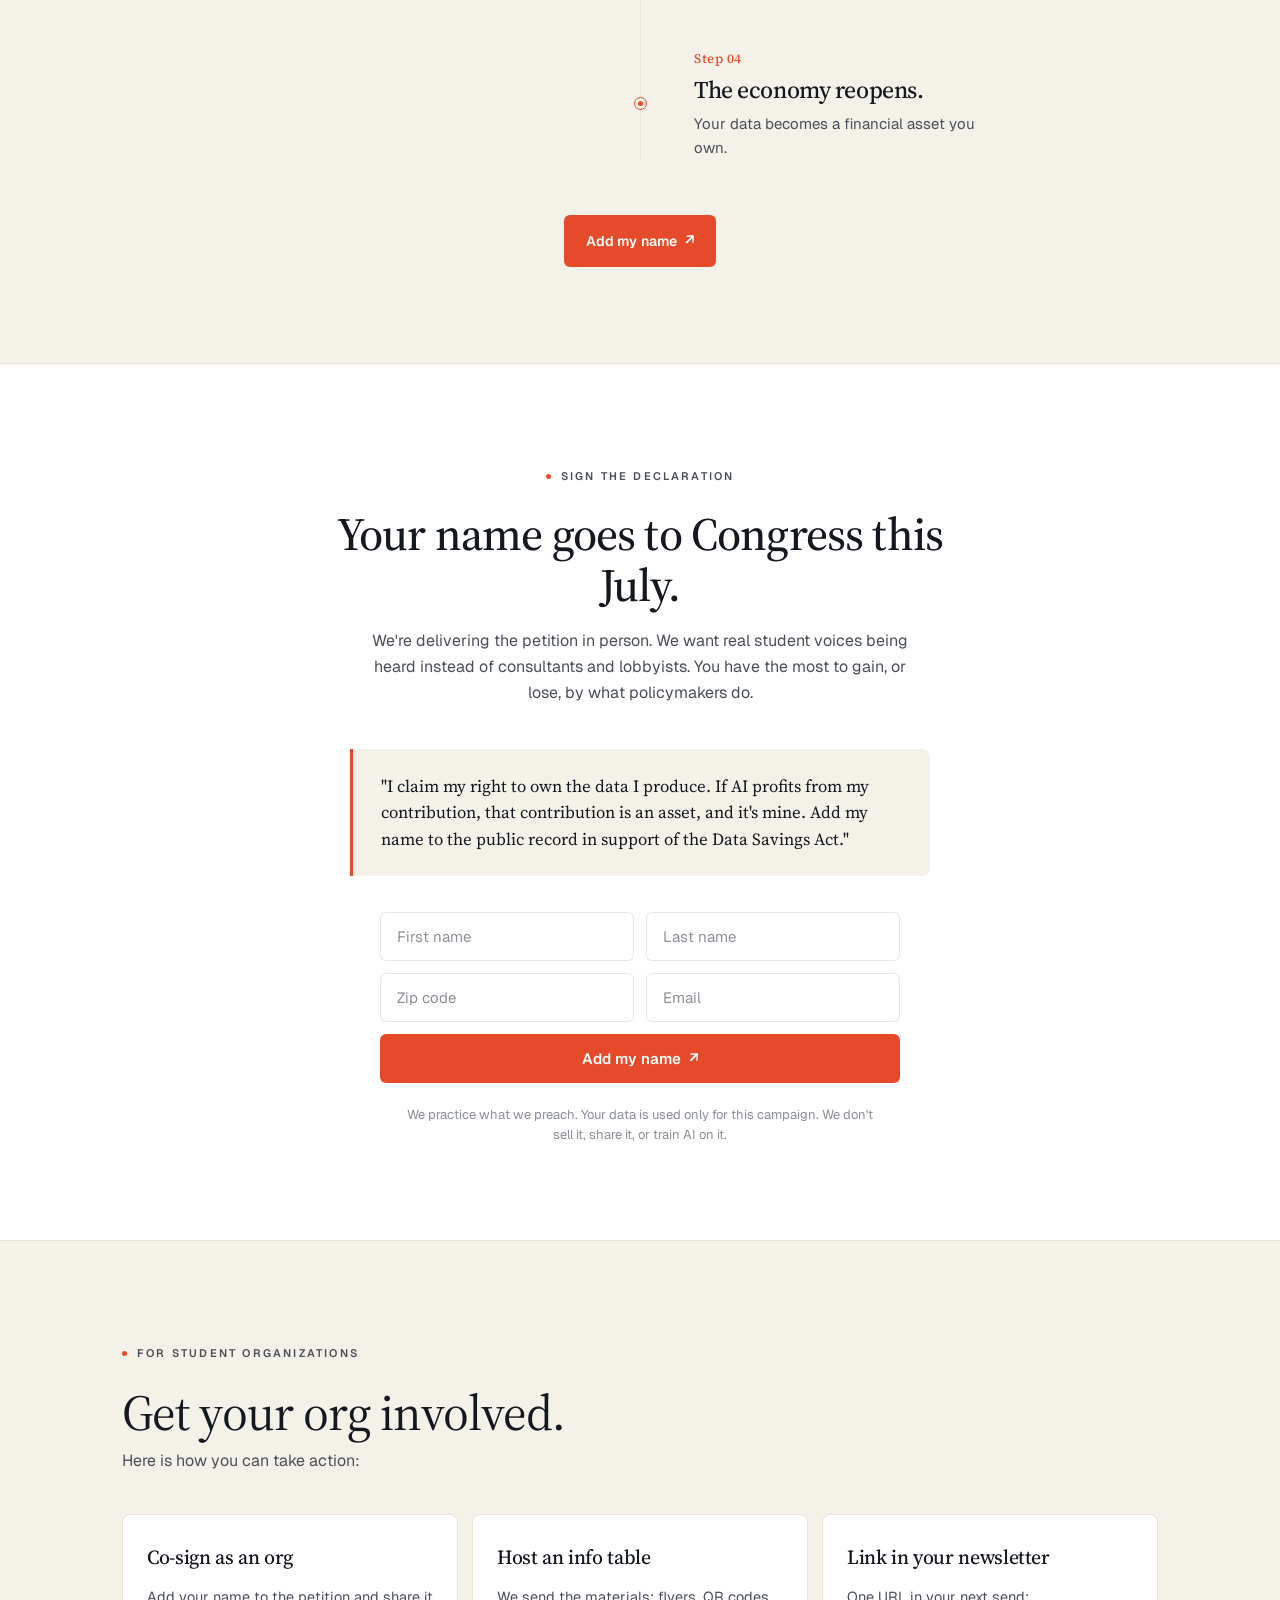
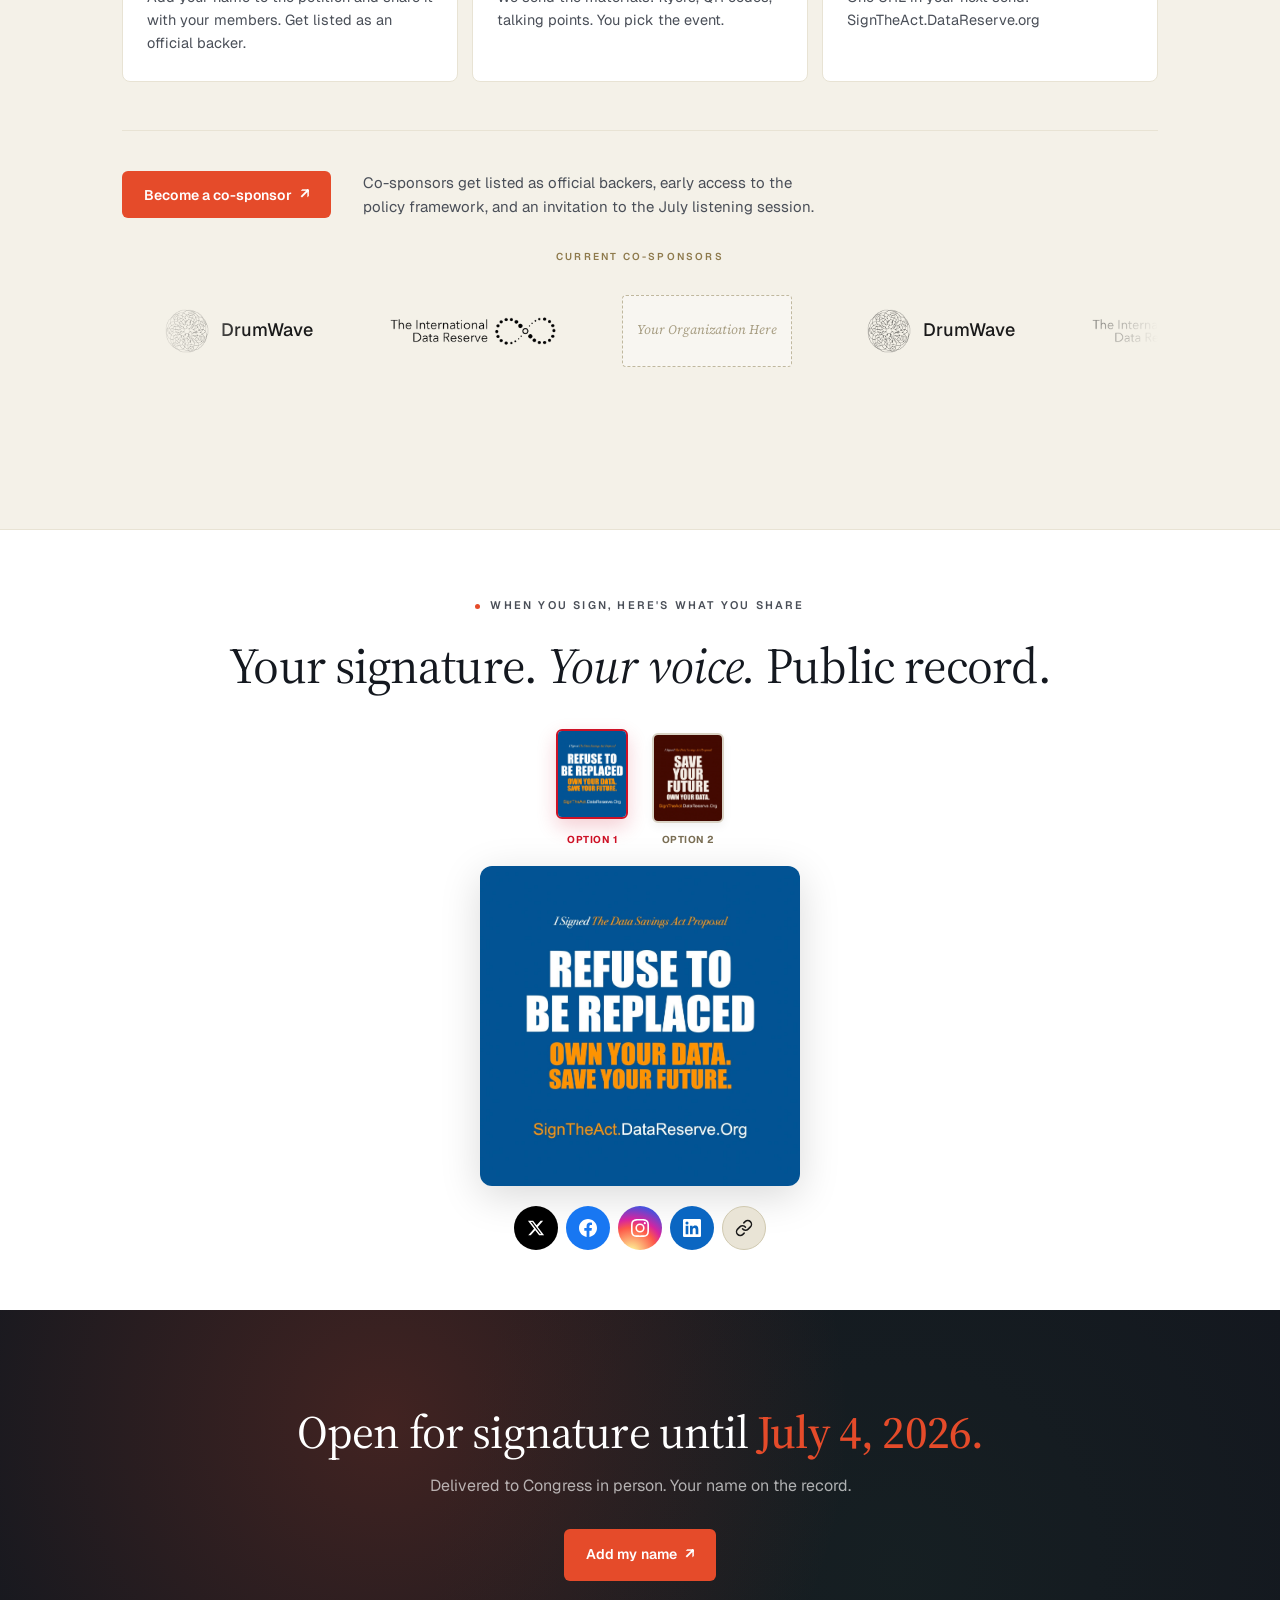
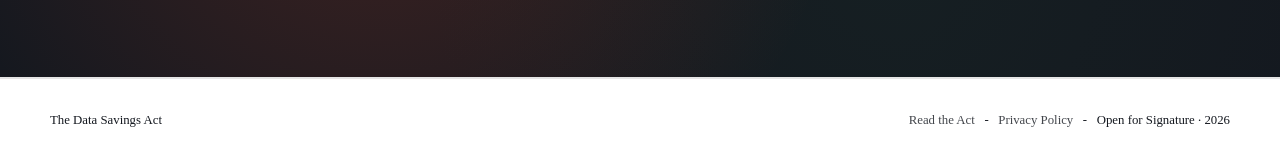
==== commit 817537b0: "feat(mobile): ajusta responsividade mobile e formulário e oculta links do menu" ====
--- a/index.html
+++ b/index.html
@@ -1,1067 +1,2187 @@
 <!DOCTYPE html>
 <html lang="en">
+
 <head>
-<meta charset="UTF-8">
-<meta name="viewport" content="width=device-width, initial-scale=1.0">
-<title>The Data Savings Act | Sign The Act</title>
-<meta name="description" content="You trained for a career. Your career trained an AI. Sign the Data Savings Act.">
-
-<link rel="preconnect" href="https://fonts.googleapis.com">
-<link rel="preconnect" href="https://fonts.gstatic.com" crossorigin>
-<link href="https://fonts.googleapis.com/css2?family=Source+Serif+4:opsz,wght@8..60,300..700&family=Geist:wght@300..700&display=swap" rel="stylesheet">
-
-<style>
-  :root {
-    --paper: #FFFFFF;
-    --paper-soft: #F4F1E8;
-    --paper-line: #E8E3D4;
-    --ink: #14181F;
-    --ink-soft: #4A4F58;
-    --ink-mute: #8B8F96;
-    --burgundy: #7E2424;
-    --burgundy-dark: #5C1818;
-    --coral: #E54B2A;
-    --coral-dark: #C2391C;
-    --coral-soft: rgba(229, 75, 42, 0.08);
-    --forest: #1F4736;
-    --line: rgba(20, 24, 31, 0.10);
-    --line-strong: rgba(20, 24, 31, 0.22);
-    --serif: 'Source Serif 4', 'Times New Roman', serif;
-    --sans: 'Geist', system-ui, sans-serif;
+  <meta charset="UTF-8">
+  <meta name="viewport" content="width=device-width, initial-scale=1.0">
+  <title>The Data Savings Act | Sign The Act</title>
+  <meta name="description" content="You trained for a career. Your career trained an AI. Sign the Data Savings Act.">
+
+  <link rel="preconnect" href="https://fonts.googleapis.com">
+  <link rel="preconnect" href="https://fonts.gstatic.com" crossorigin>
+  <link
+    href="https://fonts.googleapis.com/css2?family=Source+Serif+4:opsz,wght@8..60,300..700&family=Geist:wght@300..700&display=swap"
+    rel="stylesheet">
+<link rel="icon" type="image/png" href="assets/icons/favicon-light.png?v=4" media="(prefers-color-scheme: light)">
+<link rel="icon" type="image/png" href="assets/icons/favicon-dark.png?v=4" media="(prefers-color-scheme: dark)">
+<link rel="apple-touch-icon" href="assets/icons/favicon-dark.png?v=4">
+<link rel="manifest" href="assets/icons/site.webmanifest?v=4">
+
+  <!-- Social Media Meta Tags -->
+  <meta property="og:title" content="The Data Savings Act">
+  <meta property="og:description" content="Machines Don't Die. Own Your Data. Save Your Future.">
+  <meta property="og:type" content="website">
+  <meta id="og-url" property="og:url" content="https://signtheact.datareserve.org">
+  <meta property="og:site_name" content="Data Savings Act">
+  <meta id="og-image" property="og:image" content="https://signtheact.datareserve.org/assets/img/share-option-1.jpg">
+  <meta property="og:image:secure_url" content="https://signtheact.datareserve.org/assets/img/share-option-1.jpg">
+  <meta property="og:image:type" content="image/jpeg">
+  <meta property="og:image:width" content="1600">
+  <meta property="og:image:height" content="1600">
+  
+  <!-- Twitter -->
+  <meta name="twitter:card" content="summary_large_image">
+  <meta name="twitter:title" content="The Data Savings Act">
+  <meta name="twitter:description" content="Machines Don't Die. Own Your Data. Save Your Future.">
+  <meta id="twitter-image" name="twitter:image" content="https://signtheact.datareserve.org/assets/img/share-option-1.jpg">
+
+  <style>
+    :root {
+  --logo-dw-transparent: url("[data-uri]");
+  --logo-idr-url: url('assets/img/logo-idr.png');
+      --paper: #FFFFFF;
+      --paper-soft: #F4F1E8;
+      --paper-line: #E8E3D4;
+      --ink: #14181F;
+      --ink-soft: #4A4F58;
+      --ink-mute: #8B8F96;
+      --burgundy: #7E2424;
+      --burgundy-dark: #5C1818;
+      --coral: #E54B2A;
+      --coral-dark: #C2391C;
+      --coral-soft: rgba(229, 75, 42, 0.08);
+      --forest: #1F4736;
+      --line: rgba(20, 24, 31, 0.10);
+      --line-strong: rgba(20, 24, 31, 0.22);
+      --serif: 'Source Serif 4', 'Times New Roman', serif;
+      --sans: 'Geist', system-ui, sans-serif;
+    }
+
+    * {
+      margin: 0;
+      padding: 0;
+      box-sizing: border-box;
+    }
+
+    html {
+      scroll-behavior: smooth;
+    }
+
+    body {
+      background: var(--paper);
+      color: var(--ink);
+      font-family: var(--sans);
+      font-size: 17px;
+      line-height: 1.6;
+      -webkit-font-smoothing: antialiased;
+      overflow-x: hidden;
+    }
+
+    ::selection {
+      background: var(--coral);
+      color: var(--paper);
+    }
+
+    /* ===== NAV ===== */
+    .nav {
+      position: sticky;
+      top: 0;
+      z-index: 50;
+      background: rgba(255, 255, 255, 0.92);
+      backdrop-filter: blur(12px);
+      -webkit-backdrop-filter: blur(12px);
+      border-bottom: 1px solid var(--line);
+    }
+
+    .nav-inner {
+      max-width: 1200px;
+      margin: 0 auto;
+      padding: 16px 32px;
+      display: flex;
+      align-items: center;
+      justify-content: space-between;
+    }
+
+    .brand {
+      font-family: var(--serif);
+      font-weight: 500;
+      font-size: 18px;
+      letter-spacing: -0.005em;
+      text-decoration: none;
+      color: var(--ink);
+      display: flex;
+      align-items: center;
+      gap: 10px;
+    }
+
+    .brand-mark {
+      width: 8px;
+      height: 8px;
+      border-radius: 50%;
+      background: var(--coral);
+    }
+
+    .nav-links {
+      display: flex;
+      gap: 28px;
+      align-items: center;
+    }
+
+    .nav-links a {
+      color: var(--ink-soft);
+      text-decoration: none;
+      font-size: 14px;
+      font-weight: 500;
+      transition: color 0.2s;
+    }
+
+    .nav-links a:hover {
+      color: var(--coral);
+    }
+
+    .nav-cta {
+      background: var(--coral);
+      color: var(--paper) !important;
+      padding: 9px 18px;
+      border-radius: 6px;
+      font-size: 13px !important;
+      font-weight: 600 !important;
+      letter-spacing: 0.01em;
+      transition: all 0.2s;
+    }
+
+    .nav-cta:hover {
+      background: var(--coral-dark);
+      color: var(--paper) !important;
+    }
+
+    /* ===== ACT TOPBAR (LOGO + TITLE + SIGN BUTTON) ===== */
+    .act-topbar {
+      display: flex;
+      align-items: center;
+      gap: 12px;
+    }
+
+    .act-logo {
+      display: flex;
+      align-items: center;
+      flex-shrink: 0;
+    }
+
+    .act-logo-mark {
+      display: flex;
+      align-items: center;
+    }
+
+    .act-logo-mark img {
+      height: 40px;
+      width: auto;
+      display: block;
+    }
+
+    .act-topbar-title {
+      font-family: var(--serif);
+      font-weight: 500;
+      font-size: 16px;
+      color: var(--ink);
+      text-decoration: none;
+      letter-spacing: -0.005em;
+      white-space: nowrap;
+      transition: color 0.2s;
+    }
+
+    .act-topbar-title:hover {
+      color: var(--coral);
+    }
+
+    .act-sign-top {
+      background: transparent;
+      border: 1px solid var(--line-strong);
+      border-radius: 6px;
+      padding: 7px 16px;
+      font-family: var(--sans);
+      font-size: 13px;
+      font-weight: 600;
+      color: var(--ink);
+      cursor: pointer;
+      transition: all 0.2s;
+      white-space: nowrap;
+    }
+
+    .act-sign-top:hover {
+      background: var(--coral);
+      border-color: var(--coral);
+      color: var(--paper);
+    }
+
+    /* ===== LAYOUT ===== */
+    .container {
+      max-width: 1100px;
+      margin: 0 auto;
+      padding: 0 32px;
+    }
+
+    section {
+      position: relative;
+      padding: 96px 0;
+    }
+
+    /* ===== EYEBROW ===== */
+    .eyebrow {
+      display: inline-flex;
+      align-items: center;
+      gap: 10px;
+      font-size: 11px;
+      font-weight: 600;
+      letter-spacing: 0.2em;
+      text-transform: uppercase;
+      color: var(--ink-soft);
+      margin-bottom: 24px;
+    }
+
+    .eyebrow::before {
+      content: '';
+      width: 5px;
+      height: 5px;
+      border-radius: 50%;
+      background: var(--coral);
+    }
+
+    /* ===== TYPOGRAPHY ===== */
+    h1,
+    h2,
+    h3,
+    h4 {
+      font-family: var(--serif);
+      font-weight: 500;
+      color: var(--ink);
+      letter-spacing: -0.018em;
+    }
+
+    .h-display {
+      font-size: clamp(40px, 6vw, 68px);
+      line-height: 1.04;
+      font-weight: 400;
+      font-variation-settings: "opsz" 60;
+    }
+
+    .h-display .accent {
+      color: var(--burgundy);
+      font-style: normal;
+      font-weight: 500;
+    }
+
+    .h-sub {
+      font-family: var(--serif);
+      font-size: clamp(22px, 2.4vw, 30px);
+      line-height: 1.25;
+      color: var(--ink-soft);
+      font-weight: 400;
+      margin-top: 14px;
+      font-variation-settings: "opsz" 32;
+    }
+
+    .h-section {
+      font-size: clamp(32px, 4.4vw, 50px);
+      line-height: 1.08;
+      font-weight: 400;
+      font-variation-settings: "opsz" 48;
+    }
+
+    .h-section .accent {
+      color: var(--burgundy);
+      font-style: normal;
+      font-weight: 500;
+    }
+
+    .lede {
+      font-size: 17px;
+      line-height: 1.7;
+      color: var(--ink-soft);
+      margin-top: 28px;
+      font-weight: 400;
+    }
+
+    .lede+.lede {
+      margin-top: 18px;
+    }
+
+    .lede strong {
+      color: var(--ink);
+      font-weight: 600;
+    }
+
+    /* ===== BUTTONS ===== */
+    .btn-row {
+      display: flex;
+      gap: 12px;
+      margin-top: 36px;
+      flex-wrap: wrap;
+    }
+
+    .btn {
+      display: inline-flex;
+      align-items: center;
+      gap: 8px;
+      padding: 14px 22px;
+      border-radius: 6px;
+      font-family: var(--sans);
+      font-size: 14px;
+      font-weight: 600;
+      letter-spacing: 0.01em;
+      text-decoration: none;
+      border: none;
+      cursor: pointer;
+      transition: all 0.2s cubic-bezier(0.2, 0.8, 0.2, 1);
+    }
+
+    .btn-primary {
+      background: var(--coral);
+      color: var(--paper);
+    }
+
+    .btn-primary:hover {
+      background: var(--coral-dark);
+      transform: translateY(-1px);
+      box-shadow: 0 12px 24px -10px rgba(229, 75, 42, 0.5);
+    }
+
+    .btn-ghost {
+      background: transparent;
+      color: var(--ink);
+      border: 1px solid var(--line-strong);
+    }
+
+    .btn-ghost:hover {
+      background: var(--ink);
+      color: var(--paper);
+      border-color: var(--ink);
+    }
+
+    .btn .arrow {
+      display: inline-block;
+      transition: transform 0.2s;
+      font-size: 15px;
+    }
+
+    .btn:hover .arrow {
+      transform: translate(2px, -2px);
+    }
+
+    /* Section-end CTA */
+    .section-cta {
+      margin-top: 56px;
+      text-align: center;
+    }
+
+    /* ===== HERO ===== */
+    .hero {
+      padding-top: 96px;
+      padding-bottom: 110px;
+      background:
+        radial-gradient(ellipse 70% 60% at 88% 18%, rgba(229, 75, 42, 0.07), transparent 60%),
+        radial-gradient(ellipse 60% 50% at 8% 82%, rgba(126, 36, 36, 0.05), transparent 60%),
+        var(--paper);
+      position: relative;
+      overflow: hidden;
+    }
+
+    .hero-inner {
+      max-width: 880px;
+      margin: 0 auto;
+      text-align: center;
+    }
+
+    .hero-inner .eyebrow {
+      margin-left: auto;
+      margin-right: auto;
+    }
+
+    .hero-inner .h-sub {
+      margin-left: auto;
+      margin-right: auto;
+      max-width: 640px;
+    }
+
+    .hero-inner .lede {
+      max-width: 660px;
+      margin-left: auto;
+      margin-right: auto;
+    }
+
+    .hero-inner .btn-row {
+      justify-content: center;
+    }
+
+    /* ===== PROPOSAL ===== */
+    .proposal {
+      background: var(--paper-soft);
+      border-top: 1px solid var(--paper-line);
+      border-bottom: 1px solid var(--paper-line);
+    }
+
+    .proposal-inner {
+      max-width: 760px;
+    }
+
+    /* ===== UBI COMPARISON ===== */
+    .ubi {
+      background: var(--paper);
+    }
+
+    .ubi-grid {
+      display: grid;
+      grid-template-columns: 1fr 1fr;
+      gap: 0;
+      margin-top: 48px;
+      max-width: 1000px;
+      border: 1px solid var(--line);
+      border-radius: 8px;
+      overflow: hidden;
+    }
+
+    .ubi-card {
+      padding: 36px 32px;
+      background: var(--paper);
+      position: relative;
+    }
+
+    .ubi-card:first-child {
+      border-right: 1px solid var(--line);
+    }
+
+    .ubi-card::before {
+      content: '';
+      position: absolute;
+      top: 0;
+      left: 0;
+      right: 0;
+      height: 3px;
+    }
+
+    .ubi-card.ubi-left::before {
+      background: var(--burgundy);
+    }
+
+    .ubi-card.ubi-right::before {
+      background: var(--forest);
+    }
+
+    .ubi-card-label {
+      display: inline-block;
+      font-size: 11px;
+      letter-spacing: 0.18em;
+      text-transform: uppercase;
+      font-weight: 600;
+      padding: 4px 10px;
+      border-radius: 4px;
+      margin-bottom: 18px;
+    }
+
+    .ubi-card.ubi-left .ubi-card-label {
+      background: rgba(126, 36, 36, 0.08);
+      color: var(--burgundy);
+    }
+
+    .ubi-card.ubi-right .ubi-card-label {
+      background: rgba(31, 71, 54, 0.08);
+      color: var(--forest);
+    }
+
+    .ubi-card h3 {
+      font-family: var(--serif);
+      font-size: 24px;
+      font-weight: 500;
+      margin-bottom: 18px;
+      letter-spacing: -0.01em;
+      font-variation-settings: "opsz" 28;
+    }
+
+    .ubi-card.ubi-left h3 {
+      color: var(--burgundy);
+    }
+
+    .ubi-card.ubi-right h3 {
+      color: var(--forest);
+    }
+
+    .ubi-card p {
+      font-size: 15px;
+      line-height: 1.6;
+      color: var(--ink-soft);
+      margin-bottom: 14px;
+    }
+
+    .ubi-card p:last-child {
+      margin-bottom: 0;
+    }
+
+    @media (max-width: 760px) {
+      .ubi-grid {
+        grid-template-columns: 1fr;
+      }
+
+      .ubi-card:first-child {
+        border-right: none;
+        border-bottom: 1px solid var(--line);
+      }
+    }
+
+    /* ===== TIMELINE ===== */
+    .timeline {
+      background: var(--paper-soft);
+      border-top: 1px solid var(--paper-line);
+      border-bottom: 1px solid var(--paper-line);
+      text-align: center;
+    }
+
+    .timeline-header {
+      max-width: 720px;
+      margin: 0 auto;
+    }
+
+    .timeline-header .eyebrow {
+      margin-left: auto;
+      margin-right: auto;
+    }
+
+    .timeline-track {
+      margin-top: 64px;
+      position: relative;
+      max-width: 720px;
+      margin-left: auto;
+      margin-right: auto;
+    }
+
+    .timeline-track::before {
+      content: '';
+      position: absolute;
+      left: 50%;
+      top: 0;
+      bottom: 0;
+      width: 1px;
+      background: var(--paper-line);
+    }
+
+    .timeline-step {
+      display: grid;
+      grid-template-columns: 1fr 60px 1fr;
+      gap: 24px;
+      align-items: center;
+      margin-bottom: 56px;
+      position: relative;
+    }
+
+    .timeline-step:last-child {
+      margin-bottom: 0;
+    }
+
+    .timeline-step-dot {
+      grid-column: 2;
+      width: 13px;
+      height: 13px;
+      border-radius: 50%;
+      background: var(--paper-soft);
+      border: 1.5px solid var(--coral);
+      margin: 0 auto;
+      position: relative;
+      z-index: 2;
+    }
+
+    .timeline-step-dot::after {
+      content: '';
+      position: absolute;
+      inset: 3px;
+      background: var(--coral);
+      border-radius: 50%;
+    }
+
+    .timeline-step-content {
+      text-align: center;
+    }
+
+    .timeline-step:nth-child(odd) .timeline-step-content {
+      grid-column: 1;
+      text-align: right;
+    }
+
+    .timeline-step:nth-child(even) .timeline-step-content {
+      grid-column: 3;
+      text-align: left;
+    }
+
+    .timeline-step-num {
+      font-family: var(--serif);
+      font-style: normal;
+      font-size: 13px;
+      color: var(--coral);
+      margin-bottom: 6px;
+      display: block;
+      font-weight: 500;
+      letter-spacing: 0.04em;
+    }
+
+    .timeline-step h4 {
+      font-family: var(--serif);
+      font-size: 24px;
+      font-weight: 500;
+      line-height: 1.2;
+      color: var(--ink);
+      margin-bottom: 8px;
+      font-variation-settings: "opsz" 28;
+    }
+
+    .timeline-step p {
+      font-size: 15px;
+      color: var(--ink-soft);
+      line-height: 1.55;
+    }
+
+    @media (max-width: 680px) {
+      .timeline-track::before {
+        left: 20px;
+      }
+
+      .timeline-step {
+        grid-template-columns: 40px 1fr;
+      }
+
+      .timeline-step-dot {
+        grid-column: 1;
+      }
+
+      .timeline-step:nth-child(odd) .timeline-step-content,
+      .timeline-step:nth-child(even) .timeline-step-content {
+        grid-column: 2;
+        text-align: left;
+      }
+    }
+
+    /* ===== SIGN DECLARATION ===== */
+    .sign {
+      background: var(--paper);
+      text-align: center;
+    }
+
+    .sign-inner {
+      max-width: 640px;
+      margin: 0 auto;
+    }
+
+    .sign-inner .eyebrow {
+      margin-left: auto;
+      margin-right: auto;
+    }
+
+    .sign h2 {
+      font-size: clamp(34px, 4.2vw, 46px);
+      line-height: 1.1;
+      font-weight: 500;
+      font-variation-settings: "opsz" 44;
+    }
+
+    .sign-sub {
+      font-size: 16px;
+      color: var(--ink-soft);
+      line-height: 1.6;
+      margin-top: 18px;
+      max-width: 540px;
+      margin-left: auto;
+      margin-right: auto;
+    }
+
+    .sign-share-row {
+      display: grid;
+      grid-template-columns: 1fr 1fr;
+      gap: 14px;
+      margin: 44px auto 0;
+      max-width: 540px;
+    }
+
+    .sign-share-img {
+      aspect-ratio: 1.91 / 1;
+      border-radius: 6px;
+      background: var(--paper-soft);
+      background-size: cover;
+      background-position: center;
+      background-repeat: no-repeat;
+      border: 1px solid var(--paper-line);
+      box-shadow: 0 6px 14px -8px rgba(20, 24, 31, 0.2);
+      transition: transform 0.25s;
+    }
+
+    .sign-share-img:hover {
+      transform: translateY(-2px);
+    }
+
+    .sign-share-1 {
+      background-image: url('https://datasavingsact.drumwave.com/assets/img/share-option-1.jpg');
+    }
+
+    .sign-share-2 {
+      background-image: url('https://datasavingsact.drumwave.com/assets/img/share-option-2.jpg');
+    }
+
+    .sign-share-caption {
+      font-size: 11px;
+      letter-spacing: 0.16em;
+      text-transform: uppercase;
+      color: var(--ink-mute);
+      margin-top: 14px;
+      font-weight: 500;
+    }
+
+    .sign-quote {
+      background: var(--paper-soft);
+      border-left: 3px solid var(--coral);
+      border-radius: 0 8px 8px 0;
+      padding: 24px 28px;
+      margin: 44px auto 36px;
+      max-width: 580px;
+      font-family: var(--serif);
+      font-size: 17px;
+      line-height: 1.55;
+      color: var(--ink);
+      font-weight: 400;
+      font-style: normal;
+      text-align: left;
+      font-variation-settings: "opsz" 20;
+    }
+
+    .sign-form {
+      display: grid;
+      grid-template-columns: 1fr 1fr;
+      gap: 12px;
+      max-width: 520px;
+      margin: 0 auto;
+    }
+
+    .sign-form input {
+      background: var(--paper);
+      border: 1px solid var(--line);
+      border-radius: 6px;
+      padding: 14px 16px;
+      font-family: var(--sans);
+      font-size: 15px;
+      color: var(--ink);
+      transition: border-color 0.2s;
+    }
+
+    .sign-form input::placeholder {
+      color: var(--ink-mute);
+    }
+
+    .sign-form input:focus {
+      outline: none;
+      border-color: var(--coral);
+    }
+
+    .sign-form button {
+      grid-column: 1 / -1;
+      background: var(--coral);
+      color: var(--paper);
+      border: none;
+      border-radius: 6px;
+      padding: 15px;
+      font-family: var(--sans);
+      font-size: 15px;
+      font-weight: 600;
+      cursor: pointer;
+      transition: all 0.2s;
+      display: inline-flex;
+      align-items: center;
+      justify-content: center;
+      gap: 8px;
+    }
+
+    .sign-form button:hover {
+      background: var(--coral-dark);
+      transform: translateY(-1px);
+    }
+
+    .sign-fine {
+      font-size: 13px;
+      color: var(--ink-mute);
+      line-height: 1.5;
+      margin-top: 22px;
+      max-width: 480px;
+      margin-left: auto;
+      margin-right: auto;
+    }
+
+    /* ===== STUDENT ORGS ===== */
+    .orgs {
+      background: var(--paper-soft);
+      border-top: 1px solid var(--paper-line);
+      border-bottom: 1px solid var(--paper-line);
+    }
+
+    .orgs-sub {
+      font-size: 16px;
+      color: var(--ink-soft);
+      margin-top: 8px;
+    }
+
+    .orgs-grid {
+      display: grid;
+      grid-template-columns: repeat(3, 1fr);
+      gap: 14px;
+      margin-top: 40px;
+    }
+
+    .org-card {
+      background: var(--paper);
+      border: 1px solid var(--paper-line);
+      border-radius: 8px;
+      padding: 26px 24px;
+      transition: all 0.2s cubic-bezier(0.2, 0.8, 0.2, 1);
+      position: relative;
+    }
+
+    .org-card::before {
+      content: '';
+      position: absolute;
+      top: 0;
+      left: 0;
+      right: 0;
+      height: 2px;
+      background: var(--coral);
+      transform: scaleX(0);
+      transform-origin: left;
+      transition: transform 0.3s;
+      border-radius: 8px 8px 0 0;
+    }
+
+    .org-card:hover {
+      border-color: var(--line-strong);
+      transform: translateY(-2px);
+      box-shadow: 0 12px 28px -16px rgba(20, 24, 31, 0.18);
+    }
+
+    .org-card:hover::before {
+      transform: scaleX(1);
+    }
+
+    .org-card h3 {
+      font-family: var(--serif);
+      font-size: 20px;
+      font-weight: 500;
+      margin-bottom: 12px;
+      color: var(--ink);
+      font-variation-settings: "opsz" 24;
+    }
+
+    .org-card p {
+      font-size: 14.5px;
+      color: var(--ink-soft);
+      line-height: 1.6;
+    }
+
+    .orgs-cta {
+      margin-top: 48px;
+      padding-top: 40px;
+      border-top: 1px solid var(--paper-line);
+      display: grid;
+      grid-template-columns: auto 1fr;
+      gap: 32px;
+      align-items: center;
+    }
+
+    .orgs-cta-text {
+      font-size: 15px;
+      color: var(--ink-soft);
+      line-height: 1.6;
+      max-width: 460px;
+    }
+
+    @media (max-width: 760px) {
+      .orgs-grid {
+        grid-template-columns: 1fr;
+      }
+
+      .orgs-cta {
+        grid-template-columns: 1fr;
+        gap: 16px;
+      }
+    }
+
+    /* ===== FINAL CTA ===== */
+    .final {
+      background: var(--ink);
+      color: var(--paper);
+      text-align: center;
+      padding: 96px 0;
+      position: relative;
+      overflow: hidden;
+    }
+
+    .final::before {
+      content: '';
+      position: absolute;
+      inset: 0;
+      background:
+        radial-gradient(circle at 30% 30%, rgba(229, 75, 42, 0.22), transparent 50%),
+        radial-gradient(circle at 70% 70%, rgba(31, 71, 54, 0.15), transparent 50%);
+      pointer-events: none;
+    }
+
+    .final-inner {
+      position: relative;
+      z-index: 2;
+    }
+
+    .final h2 {
+      font-size: clamp(32px, 4.2vw, 46px);
+      line-height: 1.15;
+      font-weight: 400;
+      color: var(--paper);
+      font-variation-settings: "opsz" 44;
+    }
+
+    .final h2 .accent {
+      color: var(--coral);
+      font-style: normal;
+      font-weight: 500;
+    }
+
+    .final-sub {
+      font-size: 16px;
+      color: rgba(255, 255, 255, 0.65);
+      margin-top: 14px;
+    }
+
+    .final .btn-primary {
+      margin-top: 30px;
+      background: var(--coral);
+      color: var(--paper);
+    }
+
+    .final .btn-primary:hover {
+      background: var(--coral-dark);
+      color: var(--paper);
+      box-shadow: 0 14px 32px -10px rgba(229, 75, 42, 0.5);
+    }
+
+    /* ===== FOOTER ===== */
+    footer {
+      padding: 32px 0;
+      background: var(--paper);
+      border-top: 2px solid rgba(0,0,0,0.1);
+      color: var(--ink);
+    }
+
+    footer .container {
+      display: flex;
+      justify-content: space-between;
+      align-items: center;
+      max-width: 100%;
+      margin: 0;
+      padding: 0 50px;
+    }
+
+    footer .container > div,
+    footer .left {
+      font-family: 'Fraunces', serif;
+      font-size: 0.80rem;
+      line-height: 1.5;
+      color: var(--ink);
+    }
+
+    footer .left a {
+      text-decoration: none;
+      color: inherit;
+    }
+
+    footer .left a:hover {
+      color: var(--coral);
+    }
+
+    footer .container > div:last-child {
+      white-space: nowrap;
+      flex-shrink: 0;
+    }
+
+    footer .container > div:last-child a {
+      text-decoration: none;
+      color: inherit;
+      opacity: 0.8;
+    }
+
+    footer .container > div:last-child a:hover {
+      opacity: 1;
+      color: var(--coral);
+    }
+
+    @media (max-width: 520px) {
+      footer .container {
+        flex-direction: column;
+        gap: 15px;
+        text-align: center;
+        padding: 0 50px;
+      }
+    }
+
+    /* ===== ANIMATIONS ===== */
+    .reveal {
+      opacity: 0;
+      transform: translateY(20px);
+      transition: opacity 0.8s cubic-bezier(0.2, 0.8, 0.2, 1),
+        transform 0.8s cubic-bezier(0.2, 0.8, 0.2, 1);
+    }
+
+    .reveal.in {
+      opacity: 1;
+      transform: translateY(0);
+    }
+
+    @media (prefers-reduced-motion: reduce) {
+
+      *,
+      *::before,
+      *::after {
+        animation-duration: 0.01ms !important;
+        transition-duration: 0.01ms !important;
+      }
+    }
+    /* Share section */
+    .act-share {
+      max-width: 1080px;
+      margin: 0 auto;
+      padding-top: 60px;
+      padding-bottom: 60px;
+    }
+    .act-share-header {
+      text-align: center;
+      margin-bottom: 40px;
+    }
+    .act-share-card {
+      background: transparent;
+      padding: 0;
+      max-width: 320px;
+      margin: 0 auto 20px;
+      line-height: 0;
+      display: block;
+    }
+    .act-share-card img {
+      width: 100%;
+      height: auto;
+      display: block;
+    }
+    .share-selector {
+      display: flex;
+      justify-content: center;
+      gap: 24px;
+      margin-bottom: 20px;
+    }
+    .selector-btn {
+      background: transparent;
+      border: none;
+      padding: 0;
+      cursor: pointer;
+      transition: all 0.2s;
+      display: flex;
+      flex-direction: column;
+      align-items: center;
+      gap: 10px;
+    }
+    .selector-preview {
+      width: 72px;
+      height: 90px;
+      border-radius: 6px;
+      border: 2px solid #d9d3c5;
+      transition: all 0.2s;
+      display: flex;
+      flex-direction: column;
+      align-items: center;
+      padding: 0;
+      gap: 0;
+      box-shadow: 0 4px 10px rgba(0,0,0,0.05);
+      position: relative;
+      overflow: hidden;
+    }
+    .selector-btn.active .selector-preview {
+      border-color: #ce1126;
+      box-shadow: 0 8px 20px rgba(206, 17, 38, 0.2);
+      transform: translateY(-4px);
+    }
+    .selector-label {
+      font-family: var(--sans);
+      font-size: 10px;
+      font-weight: 700;
+      letter-spacing: 0.05em;
+      text-transform: uppercase;
+      color: #7a6e54;
+    }
+    .selector-btn.active .selector-label {
+      color: #ce1126;
+    }
+    .act-share-buttons {
+      display: flex;
+      justify-content: center;
+      gap: 8px;
+      flex-wrap: wrap;
+    }
+    .share-icon {
+      width: 44px;
+      height: 44px;
+      border-radius: 50%;
+      border: none;
+      display: inline-flex;
+      align-items: center;
+      justify-content: center;
+      cursor: pointer;
+      color: #fff;
+      transition: transform 0.15s, box-shadow 0.15s, filter 0.15s;
+      padding: 0;
+    }
+    .share-icon:hover {
+      transform: translateY(-2px);
+      box-shadow: 0 4px 12px rgba(0,0,0,0.18);
+      filter: brightness(1.08);
+    }
+    .share-icon svg { display: block; }
+    .share-x { background: #000000; }
+    .share-fb { background: #1877F2; }
+    .share-ig {
+      background: radial-gradient(circle at 30% 107%, #fdf497 0%, #fdf497 5%, #fd5949 45%, #d6249f 60%, #285AEB 90%);
+    }
+    .share-li { background: #0A66C2; }
+    .share-link {
+      background: #e9e4d6;
+      color: #1a1a1a;
+      border: 1px solid #d0c9b0;
+    }
+    .share-link:hover { background: #ddd6c2; }
+/* ============================================================================
+   MODALS & CO-SPONSOR FORM
+   ============================================================================ */
+.modal-bg {
+  position: fixed;
+  inset: 0;
+  background: rgba(0,0,0,0.85);
+  display: none;
+  align-items: flex-start;
+  justify-content: center;
+  z-index: 1000;
+  padding: 32px;
+  overflow-y: auto;
+  backdrop-filter: blur(8px);
+  transition: opacity 0.3s ease;
+}
+
+.modal-bg.open { display: flex; }
+
+.modal {
+  background: #f6f2ea;
+  max-width: 520px;
+  width: 100%;
+  margin: auto;
+  padding: 32px;
+  text-align: center;
+  position: relative;
+  color: #1a1a1a;
+  box-shadow: 0 30px 90px rgba(0,0,0,0.3);
+  border: 1px solid rgba(255,255,255,0.4);
+  backdrop-filter: blur(5px);
+  animation: modalIn 0.4s cubic-bezier(0.16, 1, 0.3, 1);
+}
+
+.modal-wide {
+  max-width: 600px;
+  padding: 40px;
+}
+
+@keyframes modalIn {
+  from { opacity: 0; transform: translateY(20px) scale(0.98); }
+  to { opacity: 1; transform: translateY(0) scale(1); }
+}
+
+.modal-close {
+  position: absolute;
+  top: 14px;
+  right: 14px;
+  background: transparent;
+  border: none;
+  font-size: 24px;
+  cursor: pointer;
+  color: #888;
+}
+
+.modal-check {
+  font-family: 'Fraunces', serif;
+  font-size: 40px;
+  color: #b8231c;
+  line-height: 1;
+  margin-bottom: 8px;
+}
+
+.modal h2 {
+  font-family: 'Fraunces', serif;
+  font-weight: 500;
+  font-size: 30px;
+  margin-bottom: 10px;
+  color: #1a1a1a;
+}
+
+.modal p {
+  font-family: 'Fraunces', serif;
+  font-size: 15px;
+  color: #7a6e54;
+  margin-bottom: 16px;
+  line-height: 1.5;
+}
+
+.cosponsor-modal-kicker {
+  font-family: 'JetBrains Mono', monospace;
+  font-size: 10px;
+  letter-spacing: 0.14em;
+  text-transform: uppercase;
+  color: #b8231c;
+  margin-bottom: 12px;
+}
+
+.act-cosponsor-form {
+  max-width: none;
+  margin: 0;
+  text-align: left;
+}
+
+.cs-row {
+  display: flex;
+  gap: 16px;
+}
+
+@media (max-width: 640px) {
+  .cs-row { flex-direction: column; gap: 0; }
+  .modal-wide { padding: 32px 24px !important; }
+}
+
+.cs-col {
+  flex: 1;
+  min-width: 0;
+}
+
+.cs-col-narrow { flex: 0 0 200px; }
+@media (max-width: 640px) { .cs-col-narrow { flex: 1; } }
+
+.cs-col label {
+  display: block;
+  font-family: 'JetBrains Mono', monospace;
+  font-size: 10px;
+  letter-spacing: 0.14em;
+  text-transform: uppercase;
+  color: #7a6e54;
+  margin-bottom: 14px;
+}
+
+.cs-col label .req { color: #b8231c; margin-left: 2px; }
+
+.cs-col input,
+.cs-col select {
+  width: 100%;
+  padding: 11px 12px;
+  font-family: 'Fraunces', serif;
+  font-size: 15px;
+  border: 1px solid #d0cbbd;
+  background: #fff;
+  margin-bottom: 14px;
+  color: #1a1a1a;
+  appearance: none;
+  -webkit-appearance: none;
+  border-radius: 0;
+}
+
+.cs-col select {
+  background-image: url("data:image/svg+xml;utf8,<svg xmlns='http://www.w3.org/2000/svg' viewBox='0 0 12 8'><path fill='%237a6e54' d='M6 8L0 0h12z'/></svg>");
+  background-repeat: no-repeat;
+  background-position: right 14px center;
+  background-size: 10px;
+  padding-right: 36px;
+}
+
+.cs-col input:focus,
+.cs-col select:focus {
+  outline: none;
+  border-color: #b8231c;
+}
+
+.act-cosponsor-submit {
+  background: var(--coral);
+  color: var(--paper);
+  border: none;
+  border-radius: 6px;
+  padding: 15px;
+  font-family: var(--sans);
+  font-size: 15px;
+  font-weight: 600;
+  cursor: pointer;
+  transition: all 0.2s;
+  display: inline-flex;
+  align-items: center;
+  justify-content: center;
+  gap: 8px;
+  width: 100%;
+  margin-top: 8px;
+}
+
+.act-cosponsor-submit:hover {
+  background: var(--coral-dark);
+  transform: translateY(-1px);
+}
+
+.act-cosponsor-fineprint {
+  font-family: 'Fraunces', serif;
+  font-style: italic;
+  font-size: 13px;
+  color: #8e8473;
+  text-align: center;
+  margin-top: 14px;
+  line-height: 1.5;
+}
+
+/* ============================================================================
+   CO-SPONSOR MARQUEE CAROUSEL
+   ============================================================================ */
+.act-cosponsor-coalition {
+  text-align: center;
+  margin-top: 50px;
+  margin-bottom: 60px;
+}
+
+.act-cosponsor-coalition-label {
+  font-family: 'Geist', sans-serif;
+  font-size: 10px;
+  font-weight: 600;
+  letter-spacing: 0.22em;
+  text-transform: uppercase;
+  color: #8e7a4c;
+  margin-bottom: 24px;
+}
+
+.marquee {
+  position: relative;
+  overflow: hidden;
+  width: 100%;
+  mask-image: linear-gradient(to right, transparent, #000 12%, #000 88%, transparent);
+  -webkit-mask-image: linear-gradient(to right, transparent, #000 12%, #000 88%, transparent);
+}
+
+.marquee-track {
+  display: flex;
+  align-items: center;
+  gap: 64px;
+  width: max-content;
+  animation: marquee 36s linear infinite;
+  padding: 6px 32px;
+}
+
+.marquee:hover .marquee-track { 
+  animation-play-state: paused; 
+}
+
+@keyframes marquee {
+  from { transform: translateX(0); }
+  to { transform: translateX(-50%); }
+}
+
+.marquee-item {
+  flex: 0 0 auto;
+  width: 170px;
+  height: 72px;
+  display: flex;
+  align-items: center;
+  justify-content: center;
+}
+
+.logo-drumwave {
+  display: flex;
+  align-items: center;
+  gap: 12px;
+}
+
+.logo-drumwave-mark {
+  width: 44px;
+  height: 44px;
+  background-image: var(--logo-dw-transparent);
+  background-size: contain;
+  background-repeat: no-repeat;
+  background-position: center;
+  filter: grayscale(1) brightness(0.15) contrast(1.5);
+  opacity: 0.85;
+}
+
+.logo-drumwave-text {
+  font-family: 'Geist', sans-serif;
+  font-weight: 500;
+  font-size: 18px;
+  color: #1a1a1a;
+  letter-spacing: -0.01em;
+}
+
+.logo-idr {
+  width: 170px;
+  height: 56px;
+  background-image: var(--logo-idr-url);
+  background-size: contain;
+  background-repeat: no-repeat;
+  background-position: center;
+  filter: grayscale(1);
+}
+
+.act-cosponsor-placeholder {
+  border: 1.5px dashed #c0b89e;
+  background: rgba(255, 255, 255, 0.4);
+  border-radius: 4px;
+}
+.placeholder-label {
+  font-family: 'Source Serif 4', serif;
+  font-style: italic;
+  font-size: 13px;
+  line-height: 1.3;
+  color: #a89e84;
+  text-align: center;
+  letter-spacing: 0;
+  padding: 0 12px;
+}
+
+/* ===== AJUSTES MOBILE ADICIONAIS ===== */
+@media (max-width: 768px) {
+  /* 1 - Prevenir rolagem/jogo lateral */
+  html, body {
+    overflow-x: hidden;
+    max-width: 100%;
+    position: relative;
   }
-
-  * { margin: 0; padding: 0; box-sizing: border-box; }
-  html { scroll-behavior: smooth; }
-
-  body {
-    background: var(--paper);
-    color: var(--ink);
-    font-family: var(--sans);
-    font-size: 17px;
-    line-height: 1.6;
-    -webkit-font-smoothing: antialiased;
+  
+  .container {
+    max-width: 100%;
     overflow-x: hidden;
   }
 
-  ::selection { background: var(--coral); color: var(--paper); }
-
-  /* ===== NAV ===== */
-  .nav {
-    position: sticky;
-    top: 0;
-    z-index: 50;
-    background: rgba(255, 255, 255, 0.92);
-    backdrop-filter: blur(12px);
-    -webkit-backdrop-filter: blur(12px);
-    border-bottom: 1px solid var(--line);
+  /* 2 - Ocultar itens específicos no cabeçalho */
+  .nav-links a:not(.nav-cta) {
+    display: none !important;
   }
-  .nav-inner {
-    max-width: 1200px;
-    margin: 0 auto;
-    padding: 16px 32px;
-    display: flex;
-    align-items: center;
-    justify-content: space-between;
+  
+  .nav-links {
+    gap: 0 !important;
   }
-  .brand {
-    font-family: var(--serif);
-    font-weight: 500;
-    font-size: 18px;
-    letter-spacing: -0.005em;
-    text-decoration: none;
-    color: var(--ink);
-    display: flex;
-    align-items: center;
-    gap: 10px;
+}
+
+@media (max-width: 600px) {
+  /* 3 - Alinhar o formulário principal para não estourar lateralmente */
+  .sign-form {
+    grid-template-columns: 1fr !important;
+    padding: 0 8px !important;
+    gap: 12px !important;
   }
-  .brand-mark {
-    width: 8px; height: 8px;
-    border-radius: 50%;
-    background: var(--coral);
+  
+  .sign-form input {
+    width: 100% !important;
   }
-  .nav-links {
-    display: flex;
-    gap: 28px;
-    align-items: center;
-  }
-  .nav-links a {
-    color: var(--ink-soft);
-    text-decoration: none;
-    font-size: 14px;
-    font-weight: 500;
-    transition: color 0.2s;
-  }
-  .nav-links a:hover { color: var(--coral); }
-  .nav-cta {
-    background: var(--coral);
-    color: var(--paper) !important;
-    padding: 9px 18px;
-    border-radius: 6px;
-    font-size: 13px !important;
-    font-weight: 600 !important;
-    letter-spacing: 0.01em;
-    transition: all 0.2s;
-  }
-  .nav-cta:hover {
-    background: var(--coral-dark);
-    color: var(--paper) !important;
-  }
-
-  /* ===== LAYOUT ===== */
-  .container {
-    max-width: 1100px;
-    margin: 0 auto;
-    padding: 0 32px;
-  }
-  section { position: relative; padding: 96px 0; }
-
-  /* ===== EYEBROW ===== */
-  .eyebrow {
-    display: inline-flex;
-    align-items: center;
-    gap: 10px;
-    font-size: 11px;
-    font-weight: 600;
-    letter-spacing: 0.2em;
-    text-transform: uppercase;
-    color: var(--ink-soft);
-    margin-bottom: 24px;
-  }
-  .eyebrow::before {
-    content: '';
-    width: 5px;
-    height: 5px;
-    border-radius: 50%;
-    background: var(--coral);
-  }
-
-  /* ===== TYPOGRAPHY ===== */
-  h1, h2, h3, h4 {
-    font-family: var(--serif);
-    font-weight: 500;
-    color: var(--ink);
-    letter-spacing: -0.018em;
-  }
-
-  .h-display {
-    font-size: clamp(40px, 6vw, 68px);
-    line-height: 1.04;
-    font-weight: 400;
-    font-variation-settings: "opsz" 60;
-  }
-  .h-display .accent {
-    color: var(--burgundy);
-    font-style: normal;
-    font-weight: 500;
-  }
-  .h-sub {
-    font-family: var(--serif);
-    font-size: clamp(22px, 2.4vw, 30px);
-    line-height: 1.25;
-    color: var(--ink-soft);
-    font-weight: 400;
-    margin-top: 14px;
-    font-variation-settings: "opsz" 32;
-  }
-  .h-section {
-    font-size: clamp(32px, 4.4vw, 50px);
-    line-height: 1.08;
-    font-weight: 400;
-    font-variation-settings: "opsz" 48;
-  }
-  .h-section .accent {
-    color: var(--burgundy);
-    font-style: normal;
-    font-weight: 500;
-  }
-
-  .lede {
-    font-size: 17px;
-    line-height: 1.7;
-    color: var(--ink-soft);
-    margin-top: 28px;
-    font-weight: 400;
-  }
-  .lede + .lede { margin-top: 18px; }
-  .lede strong { color: var(--ink); font-weight: 600; }
-
-  /* ===== BUTTONS ===== */
-  .btn-row {
-    display: flex;
-    gap: 12px;
-    margin-top: 36px;
-    flex-wrap: wrap;
-  }
-  .btn {
-    display: inline-flex;
-    align-items: center;
-    gap: 8px;
-    padding: 14px 22px;
-    border-radius: 6px;
-    font-family: var(--sans);
-    font-size: 14px;
-    font-weight: 600;
-    letter-spacing: 0.01em;
-    text-decoration: none;
-    border: none;
-    cursor: pointer;
-    transition: all 0.2s cubic-bezier(0.2, 0.8, 0.2, 1);
-  }
-  .btn-primary {
-    background: var(--coral);
-    color: var(--paper);
-  }
-  .btn-primary:hover {
-    background: var(--coral-dark);
-    transform: translateY(-1px);
-    box-shadow: 0 12px 24px -10px rgba(229, 75, 42, 0.5);
-  }
-  .btn-ghost {
-    background: transparent;
-    color: var(--ink);
-    border: 1px solid var(--line-strong);
-  }
-  .btn-ghost:hover {
-    background: var(--ink);
-    color: var(--paper);
-    border-color: var(--ink);
-  }
-  .btn .arrow {
-    display: inline-block;
-    transition: transform 0.2s;
-    font-size: 15px;
-  }
-  .btn:hover .arrow { transform: translate(2px, -2px); }
-
-  /* Section-end CTA */
-  .section-cta {
-    margin-top: 56px;
-    text-align: center;
-  }
-
-  /* ===== HERO ===== */
-  .hero {
-    padding-top: 96px;
-    padding-bottom: 110px;
-    background:
-      radial-gradient(ellipse 70% 60% at 88% 18%, rgba(229, 75, 42, 0.07), transparent 60%),
-      radial-gradient(ellipse 60% 50% at 8% 82%, rgba(126, 36, 36, 0.05), transparent 60%),
-      var(--paper);
-    position: relative;
-    overflow: hidden;
-  }
-  .hero-inner {
-    max-width: 880px;
-    margin: 0 auto;
-    text-align: center;
-  }
-  .hero-inner .eyebrow {
-    margin-left: auto;
-    margin-right: auto;
-  }
-  .hero-inner .h-sub {
-    margin-left: auto;
-    margin-right: auto;
-    max-width: 640px;
-  }
-  .hero-inner .lede {
-    max-width: 660px;
-    margin-left: auto;
-    margin-right: auto;
-  }
-  .hero-inner .btn-row {
-    justify-content: center;
-  }
-
-  /* ===== PROPOSAL ===== */
-  .proposal {
-    background: var(--paper-soft);
-    border-top: 1px solid var(--paper-line);
-    border-bottom: 1px solid var(--paper-line);
-  }
-  .proposal-inner { max-width: 760px; }
-
-  /* ===== UBI COMPARISON ===== */
-  .ubi { background: var(--paper); }
-  .ubi-grid {
-    display: grid;
-    grid-template-columns: 1fr 1fr;
-    gap: 0;
-    margin-top: 48px;
-    max-width: 1000px;
-    border: 1px solid var(--line);
-    border-radius: 8px;
-    overflow: hidden;
-  }
-  .ubi-card {
-    padding: 36px 32px;
-    background: var(--paper);
-    position: relative;
-  }
-  .ubi-card:first-child {
-    border-right: 1px solid var(--line);
-  }
-  .ubi-card::before {
-    content: '';
-    position: absolute;
-    top: 0;
-    left: 0;
-    right: 0;
-    height: 3px;
-  }
-  .ubi-card.ubi-left::before { background: var(--burgundy); }
-  .ubi-card.ubi-right::before { background: var(--forest); }
-
-  .ubi-card-label {
-    display: inline-block;
-    font-size: 11px;
-    letter-spacing: 0.18em;
-    text-transform: uppercase;
-    font-weight: 600;
-    padding: 4px 10px;
-    border-radius: 4px;
-    margin-bottom: 18px;
-  }
-  .ubi-card.ubi-left .ubi-card-label {
-    background: rgba(126, 36, 36, 0.08);
-    color: var(--burgundy);
-  }
-  .ubi-card.ubi-right .ubi-card-label {
-    background: rgba(31, 71, 54, 0.08);
-    color: var(--forest);
-  }
-  .ubi-card h3 {
-    font-family: var(--serif);
-    font-size: 24px;
-    font-weight: 500;
-    margin-bottom: 18px;
-    letter-spacing: -0.01em;
-    font-variation-settings: "opsz" 28;
-  }
-  .ubi-card.ubi-left h3 { color: var(--burgundy); }
-  .ubi-card.ubi-right h3 { color: var(--forest); }
-  .ubi-card p {
-    font-size: 15px;
-    line-height: 1.6;
-    color: var(--ink-soft);
-    margin-bottom: 14px;
-  }
-  .ubi-card p:last-child { margin-bottom: 0; }
-  @media (max-width: 760px) {
-    .ubi-grid { grid-template-columns: 1fr; }
-    .ubi-card:first-child {
-      border-right: none;
-      border-bottom: 1px solid var(--line);
-    }
-  }
-
-  /* ===== TIMELINE ===== */
-  .timeline {
-    background: var(--paper-soft);
-    border-top: 1px solid var(--paper-line);
-    border-bottom: 1px solid var(--paper-line);
-    text-align: center;
-  }
-  .timeline-header { max-width: 720px; margin: 0 auto; }
-  .timeline-header .eyebrow { margin-left: auto; margin-right: auto; }
-  .timeline-track {
-    margin-top: 64px;
-    position: relative;
-    max-width: 720px;
-    margin-left: auto;
-    margin-right: auto;
-  }
-  .timeline-track::before {
-    content: '';
-    position: absolute;
-    left: 50%;
-    top: 0;
-    bottom: 0;
-    width: 1px;
-    background: var(--paper-line);
-  }
-  .timeline-step {
-    display: grid;
-    grid-template-columns: 1fr 60px 1fr;
-    gap: 24px;
-    align-items: center;
-    margin-bottom: 56px;
-    position: relative;
-  }
-  .timeline-step:last-child { margin-bottom: 0; }
-  .timeline-step-dot {
-    grid-column: 2;
-    width: 13px;
-    height: 13px;
-    border-radius: 50%;
-    background: var(--paper-soft);
-    border: 1.5px solid var(--coral);
-    margin: 0 auto;
-    position: relative;
-    z-index: 2;
-  }
-  .timeline-step-dot::after {
-    content: '';
-    position: absolute;
-    inset: 3px;
-    background: var(--coral);
-    border-radius: 50%;
-  }
-  .timeline-step-content { text-align: center; }
-  .timeline-step:nth-child(odd) .timeline-step-content { grid-column: 1; text-align: right; }
-  .timeline-step:nth-child(even) .timeline-step-content { grid-column: 3; text-align: left; }
-  .timeline-step-num {
-    font-family: var(--serif);
-    font-style: normal;
-    font-size: 13px;
-    color: var(--coral);
-    margin-bottom: 6px;
-    display: block;
-    font-weight: 500;
-    letter-spacing: 0.04em;
-  }
-  .timeline-step h4 {
-    font-family: var(--serif);
-    font-size: 24px;
-    font-weight: 500;
-    line-height: 1.2;
-    color: var(--ink);
-    margin-bottom: 8px;
-    font-variation-settings: "opsz" 28;
-  }
-  .timeline-step p {
-    font-size: 15px;
-    color: var(--ink-soft);
-    line-height: 1.55;
-  }
-  @media (max-width: 680px) {
-    .timeline-track::before { left: 20px; }
-    .timeline-step { grid-template-columns: 40px 1fr; }
-    .timeline-step-dot { grid-column: 1; }
-    .timeline-step:nth-child(odd) .timeline-step-content,
-    .timeline-step:nth-child(even) .timeline-step-content {
-      grid-column: 2;
-      text-align: left;
-    }
-  }
-
-  /* ===== SIGN DECLARATION ===== */
-  .sign {
-    background: var(--paper);
-    text-align: center;
-  }
-  .sign-inner { max-width: 640px; margin: 0 auto; }
-  .sign-inner .eyebrow { margin-left: auto; margin-right: auto; }
-  .sign h2 {
-    font-size: clamp(34px, 4.2vw, 46px);
-    line-height: 1.1;
-    font-weight: 500;
-    font-variation-settings: "opsz" 44;
-  }
-  .sign-sub {
-    font-size: 16px;
-    color: var(--ink-soft);
-    line-height: 1.6;
-    margin-top: 18px;
-    max-width: 540px;
-    margin-left: auto;
-    margin-right: auto;
-  }
-  .sign-share-row {
-    display: grid;
-    grid-template-columns: 1fr 1fr;
-    gap: 14px;
-    margin: 44px auto 0;
-    max-width: 540px;
-  }
-  .sign-share-img {
-    aspect-ratio: 1.91 / 1;
-    border-radius: 6px;
-    background: var(--paper-soft);
-    background-size: cover;
-    background-position: center;
-    background-repeat: no-repeat;
-    border: 1px solid var(--paper-line);
-    box-shadow: 0 6px 14px -8px rgba(20, 24, 31, 0.2);
-    transition: transform 0.25s;
-  }
-  .sign-share-img:hover { transform: translateY(-2px); }
-  .sign-share-1 {
-    background-image: url('https://datasavingsact.drumwave.com/assets/img/share-option-1.jpg');
-  }
-  .sign-share-2 {
-    background-image: url('https://datasavingsact.drumwave.com/assets/img/share-option-2.jpg');
-  }
-  .sign-share-caption {
-    font-size: 11px;
-    letter-spacing: 0.16em;
-    text-transform: uppercase;
-    color: var(--ink-mute);
-    margin-top: 14px;
-    font-weight: 500;
-  }
-  .sign-quote {
-    background: var(--paper-soft);
-    border-left: 3px solid var(--coral);
-    border-radius: 0 8px 8px 0;
-    padding: 24px 28px;
-    margin: 44px auto 36px;
-    max-width: 580px;
-    font-family: var(--serif);
-    font-size: 17px;
-    line-height: 1.55;
-    color: var(--ink);
-    font-weight: 400;
-    font-style: normal;
-    text-align: left;
-    font-variation-settings: "opsz" 20;
-  }
-  .sign-form {
-    display: grid;
-    grid-template-columns: 1fr 1fr;
-    gap: 12px;
-    max-width: 520px;
-    margin: 0 auto;
-  }
-  .sign-form input {
-    background: var(--paper);
-    border: 1px solid var(--line);
-    border-radius: 6px;
-    padding: 14px 16px;
-    font-family: var(--sans);
-    font-size: 15px;
-    color: var(--ink);
-    transition: border-color 0.2s;
-  }
-  .sign-form input::placeholder { color: var(--ink-mute); }
-  .sign-form input:focus {
-    outline: none;
-    border-color: var(--coral);
-  }
-  .sign-form button {
-    grid-column: 1 / -1;
-    background: var(--coral);
-    color: var(--paper);
-    border: none;
-    border-radius: 6px;
-    padding: 15px;
-    font-family: var(--sans);
-    font-size: 15px;
-    font-weight: 600;
-    cursor: pointer;
-    transition: all 0.2s;
-    display: inline-flex;
-    align-items: center;
-    justify-content: center;
-    gap: 8px;
-  }
-  .sign-form button:hover {
-    background: var(--coral-dark);
-    transform: translateY(-1px);
-  }
-  .sign-fine {
-    font-size: 13px;
-    color: var(--ink-mute);
-    line-height: 1.5;
-    margin-top: 22px;
-    max-width: 480px;
-    margin-left: auto;
-    margin-right: auto;
-  }
-
-  /* ===== STUDENT ORGS ===== */
-  .orgs {
-    background: var(--paper-soft);
-    border-top: 1px solid var(--paper-line);
-    border-bottom: 1px solid var(--paper-line);
-  }
-  .orgs-sub {
-    font-size: 16px;
-    color: var(--ink-soft);
-    margin-top: 8px;
-  }
-  .orgs-grid {
-    display: grid;
-    grid-template-columns: repeat(3, 1fr);
-    gap: 14px;
-    margin-top: 40px;
-  }
-  .org-card {
-    background: var(--paper);
-    border: 1px solid var(--paper-line);
-    border-radius: 8px;
-    padding: 26px 24px;
-    transition: all 0.2s cubic-bezier(0.2, 0.8, 0.2, 1);
-    position: relative;
-  }
-  .org-card::before {
-    content: '';
-    position: absolute;
-    top: 0;
-    left: 0;
-    right: 0;
-    height: 2px;
-    background: var(--coral);
-    transform: scaleX(0);
-    transform-origin: left;
-    transition: transform 0.3s;
-    border-radius: 8px 8px 0 0;
-  }
-  .org-card:hover {
-    border-color: var(--line-strong);
-    transform: translateY(-2px);
-    box-shadow: 0 12px 28px -16px rgba(20, 24, 31, 0.18);
-  }
-  .org-card:hover::before { transform: scaleX(1); }
-  .org-card h3 {
-    font-family: var(--serif);
-    font-size: 20px;
-    font-weight: 500;
-    margin-bottom: 12px;
-    color: var(--ink);
-    font-variation-settings: "opsz" 24;
-  }
-  .org-card p {
-    font-size: 14.5px;
-    color: var(--ink-soft);
-    line-height: 1.6;
-  }
-  .orgs-cta {
-    margin-top: 48px;
-    padding-top: 40px;
-    border-top: 1px solid var(--paper-line);
-    display: grid;
-    grid-template-columns: auto 1fr;
-    gap: 32px;
-    align-items: center;
-  }
-  .orgs-cta-text {
-    font-size: 15px;
-    color: var(--ink-soft);
-    line-height: 1.6;
-    max-width: 460px;
-  }
-  @media (max-width: 760px) {
-    .orgs-grid { grid-template-columns: 1fr; }
-    .orgs-cta { grid-template-columns: 1fr; gap: 16px; }
-  }
-
-  /* ===== FINAL CTA ===== */
-  .final {
-    background: var(--ink);
-    color: var(--paper);
-    text-align: center;
-    padding: 96px 0;
-    position: relative;
-    overflow: hidden;
-  }
-  .final::before {
-    content: '';
-    position: absolute;
-    inset: 0;
-    background:
-      radial-gradient(circle at 30% 30%, rgba(229, 75, 42, 0.22), transparent 50%),
-      radial-gradient(circle at 70% 70%, rgba(31, 71, 54, 0.15), transparent 50%);
-    pointer-events: none;
-  }
-  .final-inner { position: relative; z-index: 2; }
-  .final h2 {
-    font-size: clamp(32px, 4.2vw, 46px);
-    line-height: 1.15;
-    font-weight: 400;
-    color: var(--paper);
-    font-variation-settings: "opsz" 44;
-  }
-  .final h2 .accent {
-    color: var(--coral);
-    font-style: normal;
-    font-weight: 500;
-  }
-  .final-sub {
-    font-size: 16px;
-    color: rgba(255, 255, 255, 0.65);
-    margin-top: 14px;
-  }
-  .final .btn-primary {
-    margin-top: 30px;
-    background: var(--coral);
-    color: var(--paper);
-  }
-  .final .btn-primary:hover {
-    background: var(--coral-dark);
-    color: var(--paper);
-    box-shadow: 0 14px 32px -10px rgba(229, 75, 42, 0.5);
-  }
-
-  /* ===== FOOTER ===== */
-  footer {
-    padding: 36px 0;
-    text-align: center;
-    background: var(--paper);
-    border-top: 1px solid var(--line);
-  }
-  .footer-links {
-    display: flex;
-    justify-content: center;
-    gap: 24px;
-    flex-wrap: wrap;
-    margin-bottom: 14px;
-  }
-  .footer-links a {
-    color: var(--ink-soft);
-    text-decoration: none;
-    font-size: 13px;
-    transition: color 0.2s;
-  }
-  .footer-links a:hover { color: var(--coral); }
-  .footer-meta {
-    font-size: 12px;
-    color: var(--ink-mute);
-    letter-spacing: 0.02em;
-  }
-
-  /* ===== ANIMATIONS ===== */
-  .reveal {
-    opacity: 0;
-    transform: translateY(20px);
-    transition: opacity 0.8s cubic-bezier(0.2, 0.8, 0.2, 1),
-                transform 0.8s cubic-bezier(0.2, 0.8, 0.2, 1);
-  }
-  .reveal.in {
-    opacity: 1;
-    transform: translateY(0);
-  }
-  @media (prefers-reduced-motion: reduce) {
-    *, *::before, *::after {
-      animation-duration: 0.01ms !important;
-      transition-duration: 0.01ms !important;
-    }
-  }
-</style>
+}
+
+  </style>
 </head>
+
 <body>
 
-<!-- ===== NAV ===== -->
-<nav class="nav">
-  <div class="nav-inner">
-    <a href="https://datasavingsact.drumwave.com/v2.html" class="brand">
-      <span class="brand-mark"></span>
-      <span>The Data Savings Act</span>
-    </a>
-    <div class="nav-links">
-      <a href="#proposal">The Proposal</a>
-      <a href="#orgs">For Orgs</a>
-      <a href="#sign" class="nav-cta">Add my name</a>
+  <!-- ===== NAV ===== -->
+  <nav class="nav">
+    <div class="nav-inner">
+      <a href="index.html" class="act-logo" style="text-decoration: none;">
+        <div class="act-logo-mark"><img src="assets/img/logo-idr.png" alt="International Data Reserve"></div>
+      </a>
+      <div class="nav-links">
+        <a href="#proposal">The Proposal</a>
+        <a href="#orgs">For Orgs</a>
+        <a href="#sign" class="nav-cta">Add my name</a>
+      </div>
     </div>
-  </div>
-</nav>
-
-<!-- ===== HERO ===== -->
-<section class="hero">
-  <div class="container">
-    <div class="hero-inner reveal">
-      <div class="eyebrow">signtheact.datareserve.org</div>
-      <h1 class="h-display">
-        You trained for a <span class="accent">career.</span><br>
-        Your career trained an <span class="accent">AI.</span>
-      </h1>
-      <p class="h-sub">Guess which one has a job.</p>
-      <p class="lede">
-        AI is reshaping the job market faster than any institution is responding.
-        Creative, writing, coding, and analytic roles are being impacted first,
-        and some billionaires are advocating to just write us a check. We think
-        you deserve more than a handout. You deserve ownership in the new
-        economy driven by AI because you've contributed to it.
-      </p>
-      <div class="btn-row">
+  </nav>
+
+  <!-- ===== HERO ===== -->
+  <section class="hero">
+    <div class="container">
+      <div class="hero-inner reveal">
+        <div class="eyebrow">signtheact.datareserve.org</div>
+        <h1 class="h-display">
+          You trained for a <span class="accent">career.</span><br>
+          Your career trained an <span class="accent">AI.</span>
+        </h1>
+        <p class="h-sub">Guess which one has a job.</p>
+        <p class="lede">
+          AI is reshaping the job market faster than any institution is responding.
+          Creative, writing, coding, and analytic roles are being impacted first,
+          and some billionaires are advocating to just write us a check. We think
+          you deserve more than a handout. You deserve ownership in the new
+          economy driven by AI because you've contributed to it.
+        </p>
+        <div class="btn-row">
+          <a href="#sign" class="btn btn-primary">
+            Add my name <span class="arrow">↗</span>
+          </a>
+          <a href="https://signtheact.datareserve.org/Docs/Data_Savings_Act_Proposal.pdf" target="_blank" class="btn btn-ghost">
+            Read the Act <span class="arrow">→</span>
+          </a>
+        </div>
+      </div>
+    </div>
+  </section>
+
+  <!-- ===== PROPOSAL ===== -->
+  <section id="proposal" class="proposal">
+    <div class="container">
+      <div class="proposal-inner reveal">
+        <div class="eyebrow">The Proposal</div>
+        <h2 class="h-section">
+          If AI learns from you, <span class="accent">it owes you.</span>
+        </h2>
+        <p class="lede">
+          Right now, your data flows to platforms and AI models for free. Every
+          assignment you upload, every search you run, every route you drive.
+          It all trains systems worth trillions. But, you don't see a dime. Then
+          you pay a subscription to access the product your data helped build.
+        </p>
+        <p class="lede">
+          The Data Savings Act changes that. It establishes that
+          <strong>your data is a financial asset you own</strong>, held in a
+          personal Data Savings Account that compounds over time. Think of it
+          like a pension for the future. The digital footprint you leave
+          contributes both to AI's future and your own financial future.
+        </p>
+        <p class="lede">
+          This isn't anti-AI. It's pro-participation. Every AI system on Earth
+          requires continuous streams of human-generated data to function.
+          <strong>People aren't a problem to be subsidized. People are the
+            asset AI is built on.</strong> The Act ensures everyone who
+          contributes enjoys the upside.
+        </p>
+      </div>
+
+      <div class="section-cta reveal">
         <a href="#sign" class="btn btn-primary">
           Add my name <span class="arrow">↗</span>
         </a>
-        <a href="https://datasavingsact.drumwave.com/Docs/Data_Savings_Act_Proposal.pdf" class="btn btn-ghost">
-          Read the Act <span class="arrow">→</span>
+      </div>
+    </div>
+  </section>
+
+  <!-- ===== UBI COMPARISON ===== -->
+  <section class="ubi">
+    <div class="container">
+      <div class="reveal">
+        <div class="eyebrow">Why not UBI?</div>
+        <h2 class="h-section" style="max-width: 880px;">
+          The mainstream answer is Universal Basic Income.
+          Here's why we disagree.
+        </h2>
+      </div>
+
+      <div class="ubi-grid reveal">
+        <div class="ubi-card ubi-left">
+          <span class="ubi-card-label">The Subsidy Path</span>
+          <h3>UBI</h3>
+          <p>
+            "Tax the rich and send everyone a check." It's a compassionate
+            idea built on a defeatist premise: that human economic
+            contribution is obsolete.
+          </p>
+          <p>
+            It makes you a recipient. It says your value ended. The
+            government will take care of it from here.
+          </p>
+        </div>
+
+        <div class="ubi-card ubi-right">
+          <span class="ubi-card-label">The Ownership Path</span>
+          <h3>Data Savings</h3>
+          <p>
+            Your data has real economic value. The Act turns that value into
+            a compounding asset in an account you control, not a check that
+            someone else decides to send.
+          </p>
+          <p>
+            It makes you an owner. It says your contribution is ongoing,
+            growing, and yours.
+          </p>
+        </div>
+      </div>
+
+      <div class="section-cta reveal">
+        <a href="#sign" class="btn btn-primary">
+          Add my name <span class="arrow">↗</span>
         </a>
       </div>
     </div>
-  </div>
-</section>
-
-<!-- ===== PROPOSAL ===== -->
-<section id="proposal" class="proposal">
-  <div class="container">
-    <div class="proposal-inner reveal">
-      <div class="eyebrow">The Proposal</div>
-      <h2 class="h-section">
-        If AI learns from you, <span class="accent">it owes you.</span>
-      </h2>
-      <p class="lede">
-        Right now, your data flows to platforms and AI models for free. Every
-        assignment you upload, every search you run, every route you drive.
-        It all trains systems worth trillions. But, you don't see a dime. Then
-        you pay a subscription to access the product your data helped build.
-      </p>
-      <p class="lede">
-        The Data Savings Act changes that. It establishes that
-        <strong>your data is a financial asset you own</strong>, held in a
-        personal Data Savings Account that compounds over time. Think of it
-        like a pension for the future. The digital footprint you leave
-        contributes both to AI's future and your own financial future.
-      </p>
-      <p class="lede">
-        This isn't anti-AI. It's pro-participation. Every AI system on Earth
-        requires continuous streams of human-generated data to function.
-        <strong>People aren't a problem to be subsidized. People are the
-        asset AI is built on.</strong> The Act ensures everyone who
-        contributes enjoys the upside.
-      </p>
-    </div>
-
-    <div class="section-cta reveal">
-      <a href="#sign" class="btn btn-primary">
-        Add my name <span class="arrow">↗</span>
-      </a>
-    </div>
-  </div>
-</section>
-
-<!-- ===== UBI COMPARISON ===== -->
-<section class="ubi">
-  <div class="container">
-    <div class="reveal">
-      <div class="eyebrow">Why not UBI?</div>
-      <h2 class="h-section" style="max-width: 880px;">
-        The mainstream answer is Universal Basic Income.
-        Here's why we disagree.
-      </h2>
-    </div>
-
-    <div class="ubi-grid reveal">
-      <div class="ubi-card ubi-left">
-        <span class="ubi-card-label">The Subsidy Path</span>
-        <h3>UBI</h3>
-        <p>
-          "Tax the rich and send everyone a check." It's a compassionate
-          idea built on a defeatist premise: that human economic
-          contribution is obsolete.
-        </p>
-        <p>
-          It makes you a recipient. It says your value ended. The
-          government will take care of it from here.
-        </p>
+  </section>
+
+  <!-- ===== TIMELINE ===== -->
+  <section class="timeline">
+    <div class="container">
+      <div class="timeline-header reveal">
+        <div class="eyebrow">From signature to statute</div>
+        <h2 class="h-section">
+          How a name on a list becomes <span class="accent">federal law.</span>
+        </h2>
       </div>
 
-      <div class="ubi-card ubi-right">
-        <span class="ubi-card-label">The Ownership Path</span>
-        <h3>Data Savings</h3>
-        <p>
-          Your data has real economic value. The Act turns that value into
-          a compounding asset in an account you control, not a check that
-          someone else decides to send.
-        </p>
-        <p>
-          It makes you an owner. It says your contribution is ongoing,
-          growing, and yours.
-        </p>
+      <div class="timeline-track reveal">
+        <div class="timeline-step">
+          <div class="timeline-step-dot"></div>
+          <div class="timeline-step-content">
+            <span class="timeline-step-num">Step 01</span>
+            <h4>You sign.</h4>
+            <p>Your name enters the petition on the public record.</p>
+          </div>
+        </div>
+
+        <div class="timeline-step">
+          <div class="timeline-step-dot"></div>
+          <div class="timeline-step-content">
+            <span class="timeline-step-num">Step 02</span>
+            <h4>Your org joins.</h4>
+            <p>Student organizations co-sign and circulate the petition.</p>
+          </div>
+        </div>
+
+        <div class="timeline-step">
+          <div class="timeline-step-dot"></div>
+          <div class="timeline-step-content">
+            <span class="timeline-step-num">Step 03</span>
+            <h4>The Act is delivered.</h4>
+            <p>July 4, 2026. The petition is delivered to Congress in person.</p>
+          </div>
+        </div>
+
+        <div class="timeline-step">
+          <div class="timeline-step-dot"></div>
+          <div class="timeline-step-content">
+            <span class="timeline-step-num">Step 04</span>
+            <h4>The economy reopens.</h4>
+            <p>Your data becomes a financial asset you own.</p>
+          </div>
+        </div>
+      </div>
+
+      <div class="section-cta reveal">
+        <a href="#sign" class="btn btn-primary">
+          Add my name <span class="arrow">↗</span>
+        </a>
       </div>
     </div>
-
-    <div class="section-cta reveal">
-      <a href="#sign" class="btn btn-primary">
-        Add my name <span class="arrow">↗</span>
-      </a>
-    </div>
-  </div>
-</section>
-
-<!-- ===== TIMELINE ===== -->
-<section class="timeline">
-  <div class="container">
-    <div class="timeline-header reveal">
-      <div class="eyebrow">From signature to statute</div>
-      <h2 class="h-section">
-        How a name on a list becomes <span class="accent">federal law.</span>
-      </h2>
-    </div>
-
-    <div class="timeline-track reveal">
-      <div class="timeline-step">
-        <div class="timeline-step-dot"></div>
-        <div class="timeline-step-content">
-          <span class="timeline-step-num">Step 01</span>
-          <h4>You sign.</h4>
-          <p>Your name enters the petition on the public record.</p>
+  </section>
+
+  <!-- ===== SIGN DECLARATION ===== -->
+  <section class="sign" id="sign">
+    <div class="container">
+      <div class="sign-inner reveal">
+        <div id="signStep1">
+          <div class="eyebrow">Sign the Declaration</div>
+          <h2>Your name goes to Congress this July.</h2>
+          <p class="sign-sub">
+            We're delivering the petition in person. We want real student voices
+            being heard instead of consultants and lobbyists. You have the most
+            to gain, or lose, by what policymakers do.
+          </p>
+
+
+          <div class="sign-quote">
+            "I claim my right to own the data I produce. If AI profits from my
+            contribution, that contribution is an asset, and it's mine. Add my
+            name to the public record in support of the Data Savings Act."
+          </div>
+
+          <form class="sign-form" id="mainSignForm">
+            <input type="text" name="signFirstName" id="mainSignFirstName" placeholder="First name" required>
+            <input type="text" name="signLastName" id="mainSignLastName" placeholder="Last name" required>
+            <input type="text" name="signZip" id="mainSignZip" placeholder="Zip code" required>
+            <input type="email" name="signEmail" id="mainSignEmail" placeholder="Email" required>
+            <button type="submit" id="mainSignSubmit">
+              Add my name <span class="arrow">↗</span>
+            </button>
+          </form>
+
+          <p class="sign-fine">
+            We practice what we preach. Your data is used only for this campaign.
+            We don't sell it, share it, or train AI on it.
+          </p>
         </div>
-      </div>
-
-      <div class="timeline-step">
-        <div class="timeline-step-dot"></div>
-        <div class="timeline-step-content">
-          <span class="timeline-step-num">Step 02</span>
-          <h4>Your org joins.</h4>
-          <p>Student organizations co-sign and circulate the petition.</p>
-        </div>
-      </div>
-
-      <div class="timeline-step">
-        <div class="timeline-step-dot"></div>
-        <div class="timeline-step-content">
-          <span class="timeline-step-num">Step 03</span>
-          <h4>The Act is delivered.</h4>
-          <p>July 4, 2026. The petition is delivered to Congress in person.</p>
-        </div>
-      </div>
-
-      <div class="timeline-step">
-        <div class="timeline-step-dot"></div>
-        <div class="timeline-step-content">
-          <span class="timeline-step-num">Step 04</span>
-          <h4>The economy reopens.</h4>
-          <p>Your data becomes a financial asset you own.</p>
+
+        <div id="signStep2" style="display:none; text-align: center;">
+          <div style="display: flex; align-items: center; justify-content: center; gap: 12px; margin-bottom: 12px;">
+            <div class="modal-check" style="margin-bottom: 0; display: inline-flex; width: 32px; height: 32px; background: #ce1126; color: #fff; border-radius: 50%; align-items: center; justify-content: center; font-weight: bold;">✓</div>
+            <h2 style="margin-bottom: 0;">Signature recorded.</h2>
+          </div>
+          <p style="margin-bottom: 24px;">Now share it. Each share brings two more Americans into the fold.</p>
+          
+          <div id="formShareContainer">
+            <div class="share-selector">
+              <button class="selector-btn active" onclick="switchShare(1, 'formShareContainer')">
+                <div class="selector-preview" style="overflow: hidden;">
+                  <img src="assets/img/share-option-1.jpg" style="width: 100%; height: 100%; object-fit: cover;">
+                </div>
+                <span class="selector-label">Option 1</span>
+              </button>
+              <button class="selector-btn" onclick="switchShare(2, 'formShareContainer')">
+                <div class="selector-preview" style="overflow: hidden;">
+                  <img src="assets/img/share-option-2.jpg" style="width: 100%; height: 100%; object-fit: cover;">
+                </div>
+                <span class="selector-label">Option 2</span>
+              </button>
+            </div>
+            <div class="modal-share-card act-share-card" style="line-height: 0; border-radius: 12px; overflow: hidden; box-shadow: 0 10px 40px rgba(0,0,0,0.15);">
+              <img id="shareImgPreviewForm" src="assets/img/share-option-1.jpg" alt="Share Preview" style="width: 100%; height: auto; display: block;">
+            </div>
+          </div>
+
+          <div class="modal-share-buttons act-share-buttons" style="margin-top: 20px;">
+            <button class="share-icon share-x" title="Share on X" aria-label="Share on X" onclick="shareAction('x', 'formShareContainer')">
+              <svg viewBox="0 0 24 24" fill="currentColor" width="18" height="18"><path d="M18.244 2.25h3.308l-7.227 8.26 8.502 11.24H16.17l-5.214-6.817L4.99 21.75H1.68l7.73-8.835L1.254 2.25H8.08l4.713 6.231zm-1.161 17.52h1.833L7.084 4.126H5.117z"/></svg>
+            </button>
+            <button class="share-icon share-fb" title="Share on Facebook" aria-label="Share on Facebook" onclick="shareAction('fb', 'formShareContainer')">
+              <svg viewBox="0 0 24 24" fill="currentColor" width="18" height="18"><path d="M24 12.073c0-6.627-5.373-12-12-12s-12 5.373-12 12c0 5.99 4.388 10.954 10.125 11.854v-8.385H7.078v-3.47h3.047V9.43c0-3.007 1.792-4.669 4.533-4.669 1.312 0 2.686.235 2.686.235v2.953H15.83c-1.491 0-1.956.925-1.956 1.874v2.25h3.328l-.532 3.47h-2.796v8.385C19.612 23.027 24 18.062 24 12.073z"/></svg>
+            </button>
+            <button class="share-icon share-ig" title="Share on Instagram" aria-label="Share on Instagram" onclick="shareAction('ig', 'formShareContainer')">
+              <svg viewBox="0 0 24 24" fill="currentColor" width="18" height="18"><path d="M12 2.163c3.204 0 3.584.012 4.85.07 3.252.148 4.771 1.691 4.919 4.919.058 1.265.069 1.645.069 4.849 0 3.205-.012 3.584-.069 4.849-.149 3.225-1.664 4.771-4.919 4.919-1.266.058-1.644.07-4.85.07-3.204 0-3.584-.012-4.849-.07-3.26-.149-4.771-1.699-4.919-4.92-.058-1.265-.07-1.644-.07-4.849 0-3.204.013-3.583.07-4.849.149-3.227 1.664-4.771 4.919-4.919 1.266-.057 1.645-.069 4.849-.069zM12 0C8.741 0 8.333.014 7.053.072 2.695.272.273 2.69.073 7.052.014 8.333 0 8.741 0 12c0 3.259.014 3.668.072 4.948.2 4.358 2.618 6.78 6.98 6.98C8.333 23.986 8.741 24 12 24c3.259 0 3.668-.014 4.948-.072 4.354-.2 6.782-2.618 6.979-6.98.059-1.28.073-1.689.073-4.948 0-3.259-.014-3.667-.072-4.947-.196-4.354-2.617-6.78-6.979-6.98C15.668.014 15.259 0 12 0zm0 5.838a6.162 6.162 0 100 12.324 6.162 6.162 0 000-12.324zM12 16a4 4 0 110-8 4 4 0 010 8zm6.406-11.845a1.44 1.44 0 100 2.881 1.44 1.44 0 000-2.881z"/></svg>
+            </button>
+            <button class="share-icon share-li" title="Share on LinkedIn" aria-label="Share on LinkedIn" onclick="shareAction('li', 'formShareContainer')">
+              <svg viewBox="0 0 24 24" fill="currentColor" width="18" height="18"><path d="M20.447 20.452h-3.554v-5.569c0-1.328-.027-3.037-1.852-3.037-1.853 0-2.136 1.445-2.136 2.939v5.667H9.351V9h3.414v1.561h.046c.477-.9 1.637-1.85 3.37-1.85 3.601 0 4.267 2.37 4.267 5.455v6.286zM5.337 7.433a2.062 2.062 0 01-2.063-2.065 2.063 2.063 0 112.063 2.065zm1.782 13.019H3.555V9h3.564v11.452zM22.225 0H1.771C.792 0 0 .774 0 1.729v20.542C0 23.227.792 24 1.771 24h20.451C23.2 24 24 23.227 24 22.271V1.729C24 .774 23.2 0 22.222 0h.003z"/></svg>
+            </button>
+            <button class="share-icon share-link" title="Copy link" aria-label="Copy link" onclick="shareAction('copy', 'formShareContainer')">
+              <svg viewBox="0 0 24 24" fill="none" stroke="currentColor" stroke-width="2" width="18" height="18"><path d="M10 13a5 5 0 007.54.54l3-3a5 5 0 00-7.07-7.07l-1.72 1.71M14 11a5 5 0 00-7.54-.54l-3 3a5 5 0 007.07 7.07l1.71-1.71" stroke-linecap="round" stroke-linejoin="round"/></svg>
+            </button>
+          </div>
         </div>
       </div>
     </div>
-
-    <div class="section-cta reveal">
-      <a href="#sign" class="btn btn-primary">
-        Add my name <span class="arrow">↗</span>
-      </a>
+  </section>
+
+  <!-- ===== STUDENT ORGS ===== -->
+  <section class="orgs" id="orgs">
+    <div class="container">
+      <div class="reveal">
+        <div class="eyebrow">For Student Organizations</div>
+        <h2 class="h-section">Get your org involved.</h2>
+        <p class="orgs-sub">Here is how you can take action:</p>
+      </div>
+
+      <div class="orgs-grid reveal">
+        <div class="org-card">
+          <h3>Co-sign as an org</h3>
+          <p>
+            Add your name to the petition and share it with your members.
+            Get listed as an official backer.
+          </p>
+        </div>
+        <div class="org-card">
+          <h3>Host an info table</h3>
+          <p>
+            We send the materials: flyers, QR codes, talking points. You
+            pick the event.
+          </p>
+        </div>
+        <div class="org-card">
+          <h3>Link in your newsletter</h3>
+          <p>
+            One URL in your next send: SignTheAct.DataReserve.org
+          </p>
+        </div>
+      </div>
+
+      <div class="orgs-cta reveal">
+        <button class="btn btn-primary" onclick="openCosponsorModal()">
+          Become a co-sponsor <span class="arrow">↗</span>
+        </button>
+        <p class="orgs-cta-text">
+          Co-sponsors get listed as official backers, early access to the
+          policy framework, and an invitation to the July listening session.
+        </p>
+      </div>
+
+      <!-- Marquee carousel of current co-sponsors -->
+      <div class="act-cosponsor-coalition reveal" style="margin-top: 30px;">
+        <div class="act-cosponsor-coalition-label">Current Co-Sponsors</div>
+
+        <div class="marquee">
+          <div class="marquee-track">
+            <!-- Set 1 -->
+            <div class="marquee-item">
+              <div class="logo-drumwave">
+                <div class="logo-drumwave-mark"></div>
+                <div class="logo-drumwave-text">DrumWave</div>
+              </div>
+            </div>
+            <div class="marquee-item">
+              <div class="logo-idr"></div>
+            </div>
+            <div class="marquee-item act-cosponsor-placeholder">
+              <div class="placeholder-label">Your Organization Here</div>
+            </div>
+            <!-- Set 2 (duplicate for seamless loop) -->
+            <div class="marquee-item" aria-hidden="true">
+              <div class="logo-drumwave">
+                <div class="logo-drumwave-mark"></div>
+                <div class="logo-drumwave-text">DrumWave</div>
+              </div>
+            </div>
+            <div class="marquee-item" aria-hidden="true">
+              <div class="logo-idr"></div>
+            </div>
+            <div class="marquee-item act-cosponsor-placeholder" aria-hidden="true">
+              <div class="placeholder-label">Your Organization Here</div>
+            </div>
+          </div>
+        </div>
+      </div>
+    </div>
+  </section>
+
+
+  <!-- ===== SHARE ===== -->
+  <section class="act-share">
+    <div class="container">
+      <div class="reveal">
+        <div class="act-share-header">
+          <div class="eyebrow">When you sign, here's what you share</div>
+          <h2 class="h-section">Your signature. <em>Your voice.</em> Public record.</h2>
+        </div>
+        <div id="staticShareContainer">
+          <div class="share-selector">
+            <button class="selector-btn active" onclick="switchShare(1, 'staticShareContainer')">
+              <div class="selector-preview">
+                <img src="assets/img/share-option-1.jpg" style="width: 100%; height: 100%; object-fit: cover;">
+              </div>
+              <span class="selector-label">Option 1</span>
+            </button>
+            <button class="selector-btn" onclick="switchShare(2, 'staticShareContainer')">
+              <div class="selector-preview">
+                <img src="assets/img/share-option-2.jpg" style="width: 100%; height: 100%; object-fit: cover;">
+              </div>
+              <span class="selector-label">Option 2</span>
+            </button>
+          </div>
+          <div class="act-share-card" style="border-radius: 12px; overflow: hidden; line-height: 0; box-shadow: 0 10px 40px rgba(0,0,0,0.15);">
+            <img src="assets/img/share-option-1.jpg" alt="Share Preview">
+          </div>
+        </div>
+        <div class="act-share-buttons">
+          <button class="share-icon share-x" title="Share on X" aria-label="Share on X" onclick="shareAction('x', 'staticShareContainer')">
+            <svg viewBox="0 0 24 24" fill="currentColor" width="18" height="18"><path d="M18.244 2.25h3.308l-7.227 8.26 8.502 11.24H16.17l-5.214-6.817L4.99 21.75H1.68l7.73-8.835L1.254 2.25H8.08l4.713 6.231zm-1.161 17.52h1.833L7.084 4.126H5.117z"/></svg>
+          </button>
+          <button class="share-icon share-fb" title="Share on Facebook" aria-label="Share on Facebook" onclick="shareAction('fb', 'staticShareContainer')">
+            <svg viewBox="0 0 24 24" fill="currentColor" width="18" height="18"><path d="M24 12.073c0-6.627-5.373-12-12-12s-12 5.373-12 12c0 5.99 4.388 10.954 10.125 11.854v-8.385H7.078v-3.47h3.047V9.43c0-3.007 1.792-4.669 4.533-4.669 1.312 0 2.686.235 2.686.235v2.953H15.83c-1.491 0-1.956.925-1.956 1.874v2.25h3.328l-.532 3.47h-2.796v8.385C19.612 23.027 24 18.062 24 12.073z"/></svg>
+          </button>
+          <button class="share-icon share-ig" title="Share on Instagram" aria-label="Share on Instagram" onclick="shareAction('ig', 'staticShareContainer')">
+            <svg viewBox="0 0 24 24" fill="currentColor" width="18" height="18"><path d="M12 2.163c3.204 0 3.584.012 4.85.07 3.252.148 4.771 1.691 4.919 4.919.058 1.265.069 1.645.069 4.849 0 3.205-.012 3.584-.069 4.849-.149 3.225-1.664 4.771-4.919 4.919-1.266.058-1.644.07-4.85.07-3.204 0-3.584-.012-4.849-.07-3.26-.149-4.771-1.699-4.919-4.92-.058-1.265-.07-1.644-.07-4.849 0-3.204.013-3.583.07-4.849.149-3.227 1.664-4.771 4.919-4.919 1.266-.057 1.645-.069 4.849-.069zM12 0C8.741 0 8.333.014 7.053.072 2.695.272.273 2.69.073 7.052.014 8.333 0 8.741 0 12c0 3.259.014 3.668.072 4.948.2 4.358 2.618 6.78 6.98 6.98C8.333 23.986 8.741 24 12 24c3.259 0 3.668-.014 4.948-.072 4.354-.2 6.782-2.618 6.979-6.98.059-1.28.073-1.689.073-4.948 0-3.259-.014-3.667-.072-4.947-.196-4.354-2.617-6.78-6.979-6.98C15.668.014 15.259 0 12 0zm0 5.838a6.162 6.162 0 100 12.324 6.162 6.162 0 000-12.324zM12 16a4 4 0 110-8 4 4 0 010 8zm6.406-11.845a1.44 1.44 0 100 2.881 1.44 1.44 0 000-2.881z"/></svg>
+          </button>
+          <button class="share-icon share-li" title="Share on LinkedIn" aria-label="Share on LinkedIn" onclick="shareAction('li', 'staticShareContainer')">
+            <svg viewBox="0 0 24 24" fill="currentColor" width="18" height="18"><path d="M20.447 20.452h-3.554v-5.569c0-1.328-.027-3.037-1.852-3.037-1.853 0-2.136 1.445-2.136 2.939v5.667H9.351V9h3.414v1.561h.046c.477-.9 1.637-1.85 3.37-1.85 3.601 0 4.267 2.37 4.267 5.455v6.286zM5.337 7.433a2.062 2.062 0 01-2.063-2.065 2.063 2.063 0 112.063 2.065zm1.782 13.019H3.555V9h3.564v11.452zM22.225 0H1.771C.792 0 0 .774 0 1.729v20.542C0 23.227.792 24 1.771 24h20.451C23.2 24 24 23.227 24 22.271V1.729C24 .774 23.2 0 22.222 0h.003z"/></svg>
+          </button>
+          <button class="share-icon share-link" title="Copy link" aria-label="Copy link" onclick="shareAction('copy', 'staticShareContainer')">
+            <svg viewBox="0 0 24 24" fill="none" stroke="currentColor" stroke-width="2" width="18" height="18"><path d="M10 13a5 5 0 007.54.54l3-3a5 5 0 00-7.07-7.07l-1.72 1.71M14 11a5 5 0 00-7.54-.54l-3 3a5 5 0 007.07 7.07l1.71-1.71" stroke-linecap="round" stroke-linejoin="round"/></svg>
+          </button>
+        </div>
+      </div>
+    </div>
+  </section>
+
+  <!-- ===== FINAL CTA ===== -->
+  <section class="final">
+    <div class="container">
+      <div class="final-inner reveal">
+        <h2>
+          Open for signature until <span class="accent">July 4, 2026.</span>
+        </h2>
+        <p class="final-sub">
+          Delivered to Congress in person. Your name on the record.
+        </p>
+        <a href="#sign" class="btn btn-primary">
+          Add my name <span class="arrow">↗</span>
+        </a>
+      </div>
+    </div>
+  </section>
+
+<!-- ============================================================================
+     CO-SPONSOR MODAL
+     ============================================================================ -->
+<div class="modal-bg" id="cosponsorModal">
+  <div class="modal modal-wide">
+    <button class="modal-close" onclick="closeCosponsorModal()">×</button>
+
+    <div id="cosponsorStep1">
+      <div class="cosponsor-modal-kicker">An invitation to institutions</div>
+      <h2>Become a <span style="white-space: nowrap;">Co-Sponsor.</span></h2>
+      <p>Tell us about your organization. We'll review your request and respond within 5 business days.</p>
+
+      <form class="act-cosponsor-form">
+        <div class="cs-row">
+          <div class="cs-col">
+            <label>Organization name <span class="req">*</span></label>
+            <input type="text" id="csOrgName" name="csOrgName" placeholder="e.g. Institute for Data Governance" required>
+          </div>
+          <div class="cs-col cs-col-narrow">
+            <label>Organization type <span class="req">*</span></label>
+            <select id="csOrgType" name="csOrgType" required>
+              <option value="" disabled selected>Select one…</option>
+              <option>University</option>
+              <option>Think Tank</option>
+              <option>Civil Society</option>
+              <option>Labor</option>
+              <option>Industry</option>
+              <option>Media</option>
+              <option>Government</option>
+              <option>Foundation</option>
+              <option>Other</option>
+            </select>
+          </div>
+        </div>
+
+        <div class="cs-row">
+          <div class="cs-col">
+            <label>Your name <span class="req">*</span></label>
+            <input type="text" id="csContactName" name="csContactName" placeholder="e.g. Dr. Elena Marsh" required>
+          </div>
+          <div class="cs-col">
+            <label>Role / title <span class="req">*</span></label>
+            <input type="text" id="csRole" name="csRole" placeholder="e.g. Director of Policy" required>
+          </div>
+        </div>
+
+        <div class="cs-row">
+          <div class="cs-col">
+            <label>Email <span class="req">*</span></label>
+            <input type="email" id="csEmail" name="csEmail" placeholder="[email protected]" required>
+          </div>
+          <div class="cs-col">
+            <label>Website (optional)</label>
+            <input type="text" id="csWebsite" name="csWebsite" placeholder="e.g. organization.org">
+          </div>
+        </div>
+
+        <button type="submit" id="submitCosponsor" class="act-cosponsor-submit">Submit Request <span class="arrow">↗</span></button>
+        <div class="act-cosponsor-fineprint">
+          No public listing without your written confirmation.
+        </div>
+      </form>
+    </div>
+
+    <div id="cosponsorStep2" style="display:none; text-align: center;">
+      <div class="modal-check" style="margin: 0 auto 20px; display: inline-flex; width: 48px; height: 48px; background: #ce1126; color: #fff; border-radius: 50%; align-items: center; justify-content: center; font-size: 24px; font-weight: bold;">✓</div>
+      <h2>Request received.</h2>
+      <p style="margin-bottom: 24px;">We'll review your submission and be in touch within 5 business days at the email you provided.</p>
+      <button class="act-cosponsor-submit" style="width: auto; padding: 12px 32px;" onclick="closeCosponsorModal()">Close</button>
     </div>
   </div>
-</section>
-
-<!-- ===== SIGN DECLARATION ===== -->
-<section class="sign" id="sign">
-  <div class="container">
-    <div class="sign-inner reveal">
-      <div class="eyebrow">Sign the Declaration</div>
-      <h2>Your name goes to Congress this July.</h2>
-      <p class="sign-sub">
-        We're delivering the petition in person. We want real student voices
-        being heard instead of consultants and lobbyists. You have the most
-        to gain, or lose, by what policymakers do.
-      </p>
-
-      <div class="sign-share-row">
-        <div class="sign-share-img sign-share-1"></div>
-        <div class="sign-share-img sign-share-2"></div>
-      </div>
-      <p class="sign-share-caption">Share the petition with your network</p>
-
-      <div class="sign-quote">
-        "I claim my right to own the data I produce. If AI profits from my
-        contribution, that contribution is an asset, and it's mine. Add my
-        name to the public record in support of the Data Savings Act."
-      </div>
-
-      <form class="sign-form" onsubmit="event.preventDefault(); this.querySelector('button').innerHTML='Signature Recorded ✓'; this.querySelector('button').disabled=true;">
-        <input type="text" placeholder="First name" required>
-        <input type="text" placeholder="Last name" required>
-        <input type="text" placeholder="Zip code" required>
-        <input type="email" placeholder="Email" required>
-        <button type="submit">
-          Add my name <span class="arrow">↗</span>
-        </button>
-      </form>
-
-      <p class="sign-fine">
-        We practice what we preach. Your data is used only for this campaign.
-        We don't sell it, share it, or train AI on it.
-      </p>
-    </div>
-  </div>
-</section>
-
-<!-- ===== STUDENT ORGS ===== -->
-<section class="orgs" id="orgs">
-  <div class="container">
-    <div class="reveal">
-      <div class="eyebrow">For Student Organizations</div>
-      <h2 class="h-section">Get your org involved.</h2>
-      <p class="orgs-sub">Here is how you can take action:</p>
-    </div>
-
-    <div class="orgs-grid reveal">
-      <div class="org-card">
-        <h3>Co-sign as an org</h3>
-        <p>
-          Add your name to the petition and share it with your members.
-          Get listed as an official backer.
-        </p>
-      </div>
-      <div class="org-card">
-        <h3>Host an info table</h3>
-        <p>
-          We send the materials: flyers, QR codes, talking points. You
-          pick the event.
-        </p>
-      </div>
-      <div class="org-card">
-        <h3>Link in your newsletter</h3>
-        <p>
-          One URL in your next send: SignTheAct.DataReserve.org
-        </p>
+</div>
+
+  <!-- ===== FOOTER ===== -->
+  <footer>
+    <div class="container">
+      <div class="left"><a href="#" onclick="window.scrollTo({top:0,behavior:'smooth'});return false;">The Data Savings Act</a></div>
+      <div style="font-family: 'Fraunces', serif; font-size: 0.8rem;">
+        <a href="https://signtheact.datareserve.org/Docs/Data_Savings_Act_Proposal.pdf" target="_blank" style="text-decoration: none; color: inherit; opacity: 0.8;">Read the Act</a> &nbsp;&nbsp;-&nbsp;&nbsp; <a href="Referencia /privacy-policy.html" style="text-decoration: none; color: inherit; opacity: 0.8;">Privacy Policy</a> &nbsp;&nbsp;-&nbsp;&nbsp; Open for Signature · 2026
       </div>
     </div>
-
-    <div class="orgs-cta reveal">
-      <a href="#sign" class="btn btn-primary">
-        Become a co-sponsor <span class="arrow">↗</span>
-      </a>
-      <p class="orgs-cta-text">
-        Co-sponsors get listed as official backers, early access to the
-        policy framework, and an invitation to the July listening session.
-      </p>
-    </div>
-
-    <div class="section-cta reveal">
-      <a href="#sign" class="btn btn-primary">
-        Add my name <span class="arrow">↗</span>
-      </a>
-    </div>
-  </div>
-</section>
-
-<!-- ===== FINAL CTA ===== -->
-<section class="final">
-  <div class="container">
-    <div class="final-inner reveal">
-      <h2>
-        Open for signature until <span class="accent">July 4, 2026.</span>
-      </h2>
-      <p class="final-sub">
-        Delivered to Congress in person. Your name on the record.
-      </p>
-      <a href="#sign" class="btn btn-primary">
-        Add my name <span class="arrow">↗</span>
-      </a>
-    </div>
-  </div>
-</section>
-
-<!-- ===== FOOTER ===== -->
-<footer>
-  <div class="container">
-    <div class="footer-links">
-      <a href="https://datasavingsact.drumwave.com/v2.html">The Data Savings Act</a>
-      <a href="https://datasavingsact.drumwave.com/Docs/Data_Savings_Act_Proposal.pdf">Read the Act</a>
-      <a href="https://datasavingsact.drumwave.com/privacy-policy.html">Privacy</a>
-    </div>
-    <p class="footer-meta">
-      Open for signature · 2026
-    </p>
-  </div>
-</footer>
-
-<script>
-  const observer = new IntersectionObserver((entries) => {
-    entries.forEach(entry => {
-      if (entry.isIntersecting) {
-        entry.target.classList.add('in');
-        observer.unobserve(entry.target);
+  </footer>
+
+  <script>
+    const observer = new IntersectionObserver((entries) => {
+      entries.forEach(entry => {
+        if (entry.isIntersecting) {
+          entry.target.classList.add('in');
+          observer.unobserve(entry.target);
+        }
+      });
+    }, { threshold: 0.12, rootMargin: '0px 0px -60px 0px' });
+    document.querySelectorAll('.reveal').forEach(el => observer.observe(el));
+
+    let currentShareVersion = 1;
+    function switchShare(option, containerId) {
+      currentShareVersion = option;
+      const container = document.getElementById(containerId);
+      if (!container) return;
+      
+      const btns = container.querySelectorAll('.selector-btn');
+      btns.forEach((btn, index) => {
+        if (index + 1 === option) btn.classList.add('active');
+        else btn.classList.remove('active');
+      });
+
+      const relativeImgUrl = `assets/img/share-option-${option}.jpg`;
+      const previewImg = container.querySelector('.act-share-card img');
+      if (previewImg) {
+          previewImg.src = relativeImgUrl;
+          previewImg.style.display = 'block';
       }
+
+      // Update OG / Twitter meta tags dynamically
+      const absoluteImgUrl = window.location.origin + '/' + relativeImgUrl;
+      const metaTags = [
+        'meta[property="og:image"]',
+        'meta[name="twitter:image"]',
+        'meta[property="og:image:secure_url"]'
+      ];
+      metaTags.forEach(selector => {
+        const tag = document.querySelector(selector);
+        if (tag) tag.setAttribute('content', absoluteImgUrl);
+      });
+
+      const shareDesc = option === 1
+        ? "Machines Don't Die. Own Your Data. Save Your Future."
+        : "The Data Savings Act. Your signature. Your voice. Public record.";
+      document.querySelector('meta[property="og:description"]')?.setAttribute('content', shareDesc);
+      document.querySelector('meta[name="twitter:description"]')?.setAttribute('content', shareDesc);
+      document.querySelector('meta[property="og:url"]')?.setAttribute('content',
+        `${window.location.origin}/v${option}.html`);
+    }
+
+    function shareAction(platform, containerId) {
+      const baseUrl = window.location.origin;
+      const shareUrl = `${baseUrl}/v${currentShareVersion}.html`;
+      const shareText = currentShareVersion === 1
+        ? "Machines Don't Die. Own Your Data. Save Your Future."
+        : "The Data Savings Act. Your signature. Your voice. Public record.";
+
+      let url = "";
+      switch(platform) {
+        case 'x':
+          url = `https://twitter.com/intent/tweet?text=${encodeURIComponent(shareText)}&url=${encodeURIComponent(shareUrl)}`;
+          break;
+        case 'fb':
+          url = `https://www.facebook.com/sharer/sharer.php?u=${encodeURIComponent(shareUrl)}`;
+          break;
+        case 'li':
+          url = `https://www.linkedin.com/sharing/share-offsite/?url=${encodeURIComponent(shareUrl)}`;
+          break;
+        case 'ig':
+          // Instagram não suporta compartilhamento via URL, abre a home
+          url = 'https://www.instagram.com/';
+          break;
+        case 'copy':
+          navigator.clipboard.writeText(shareUrl).then(() => {
+            alert("Link copied to clipboard!");
+          });
+          return;
+      }
+
+      if (url) {
+        window.open(url, '_blank', 'width=600,height=400');
+      }
+    }
+
+    // Co-sponsor modal
+    function openCosponsorModal() {
+      const m = document.getElementById('cosponsorModal');
+      document.getElementById('cosponsorStep1').style.display = 'block';
+      document.getElementById('cosponsorStep2').style.display = 'none';
+      m.classList.add('open');
+    }
+    function closeCosponsorModal() {
+      document.getElementById('cosponsorModal').classList.remove('open');
+    }
+
+    document.getElementById('cosponsorModal').addEventListener('click', function(e) {
+      if (e.target === this) closeCosponsorModal();
     });
-  }, { threshold: 0.12, rootMargin: '0px 0px -60px 0px' });
-  document.querySelectorAll('.reveal').forEach(el => observer.observe(el));
-</script>
+
+    const cosponsorForm = document.querySelector('.act-cosponsor-form');
+    if (cosponsorForm) {
+        cosponsorForm.addEventListener('submit', async (e) => {
+            e.preventDefault();
+            const submitBtn = document.getElementById('submitCosponsor');
+            const webhookUrl = "https://script.google.com/macros/s/AKfycbzZik4Skiw5ia_8mZNY5heeoW1BnfzfHZbrA6FV44DlMQHrwaDoOvBNLuChBg_GNQ/exec";
+            
+            const originalBtnText = submitBtn.innerHTML;
+            
+            try {
+                submitBtn.disabled = true;
+                submitBtn.innerHTML = 'Sending...';
+                
+                const formData = new FormData(cosponsorForm);
+                const params = new URLSearchParams();
+                
+                for (const [key, value] of formData.entries()) {
+                    params.append(key, value);
+                }
+                
+                await fetch(webhookUrl, {
+                    method: 'POST',
+                    mode: 'no-cors', 
+                    cache: 'no-cache',
+                    body: params
+                });
+
+                document.getElementById('cosponsorStep1').style.display = 'none';
+                document.getElementById('cosponsorStep2').style.display = 'block';
+                
+                // Reset for next time
+                setTimeout(() => {
+                    submitBtn.disabled = false;
+                    submitBtn.innerHTML = originalBtnText;
+                    cosponsorForm.reset();
+                }, 2000);
+            } catch (error) {
+                console.error('Submission error:', error);
+                submitBtn.innerHTML = 'Error. Try again.';
+                setTimeout(() => {
+                    submitBtn.disabled = false;
+                    submitBtn.innerHTML = originalBtnText;
+                }, 3000);
+            }
+        });
+    }
+
+    // Main sign form submission
+    const mainSignForm = document.getElementById('mainSignForm');
+    if (mainSignForm) {
+        mainSignForm.addEventListener('submit', async (e) => {
+            e.preventDefault();
+            const submitBtn = document.getElementById('mainSignSubmit');
+            const webhookUrl = 'https://script.google.com/macros/s/AKfycbzM1RHjm4VelPdVFh9pGRGwJFxB5sLJlcbkvPBAuWaYS6w-8_DRa3AIEGWcCDnzhO-uoQ/exec';
+            
+            const originalBtnText = submitBtn.innerHTML;
+            
+            try {
+                submitBtn.disabled = true;
+                submitBtn.innerHTML = 'Sending...';
+                
+                const formData = new FormData(mainSignForm);
+                const params = new URLSearchParams();
+                
+                for (const [key, value] of formData.entries()) {
+                    params.append(key, value);
+                }
+                
+                await fetch(webhookUrl, {
+                    method: 'POST',
+                    mode: 'no-cors', 
+                    cache: 'no-cache',
+                    body: params
+                });
+
+                // Transition to share step
+                document.getElementById('signStep1').style.display = 'none';
+                document.getElementById('signStep2').style.display = 'block';
+                
+                setTimeout(() => {
+                    submitBtn.disabled = false;
+                    submitBtn.innerHTML = originalBtnText;
+                    mainSignForm.reset();
+                }, 2000);
+            } catch (error) {
+                console.error('Submission error:', error);
+                submitBtn.innerHTML = 'Error. Try again.';
+                setTimeout(() => {
+                    submitBtn.disabled = false;
+                    submitBtn.innerHTML = originalBtnText;
+                }, 3000);
+            }
+        });
+    }
+  </script>
 
 </body>
-</html>
+
+</html>
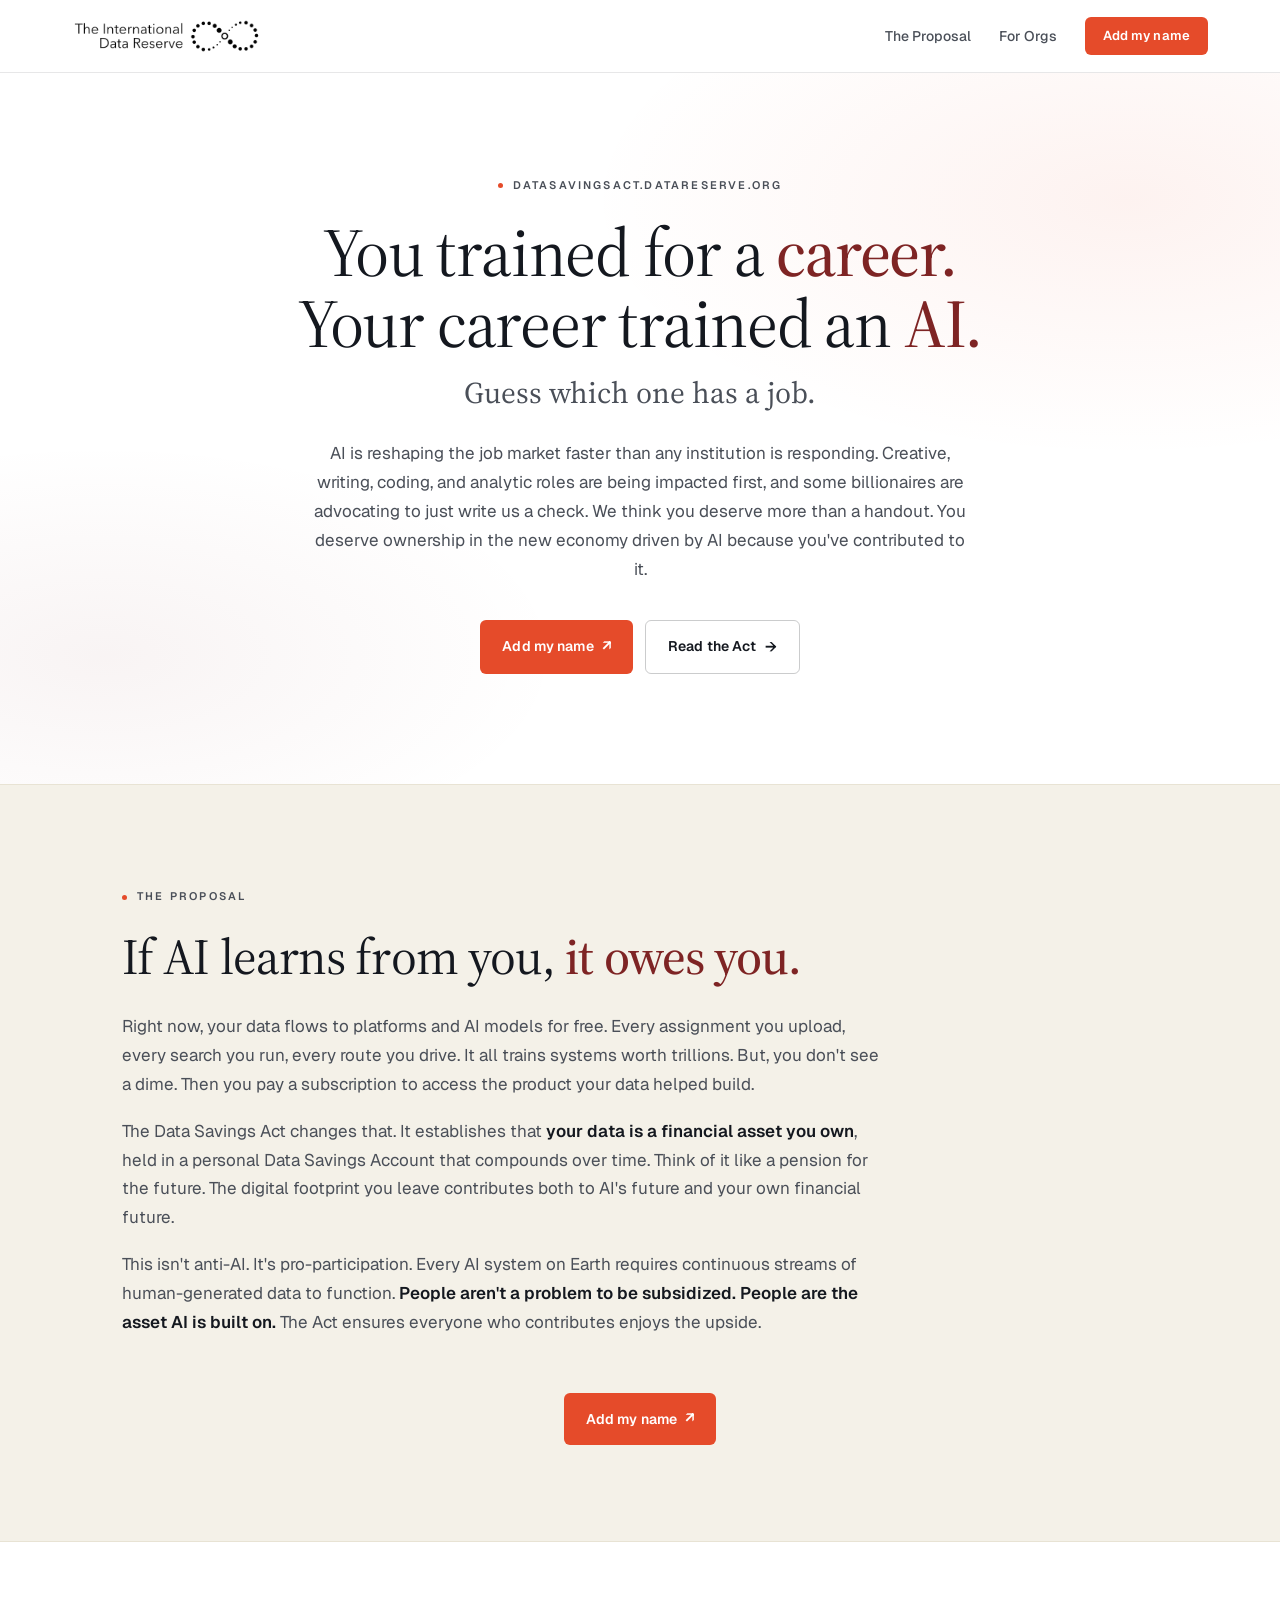
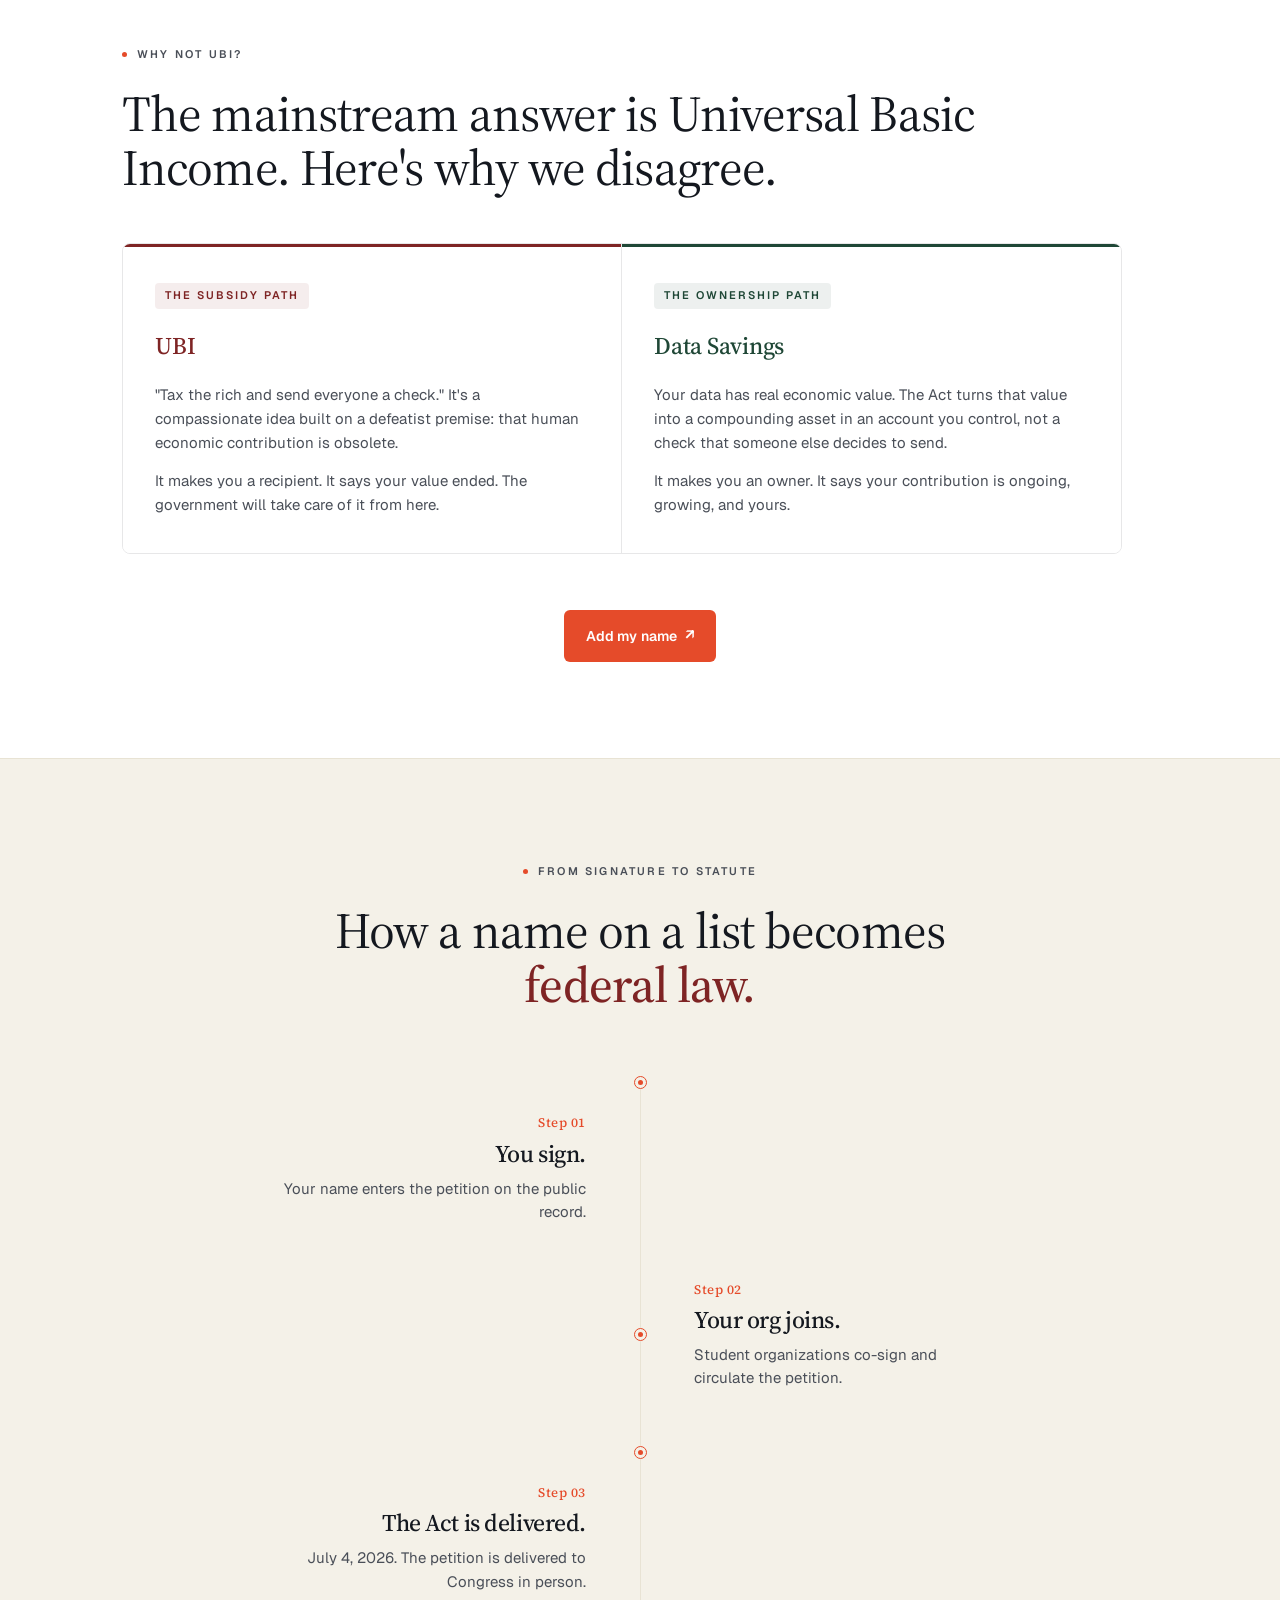
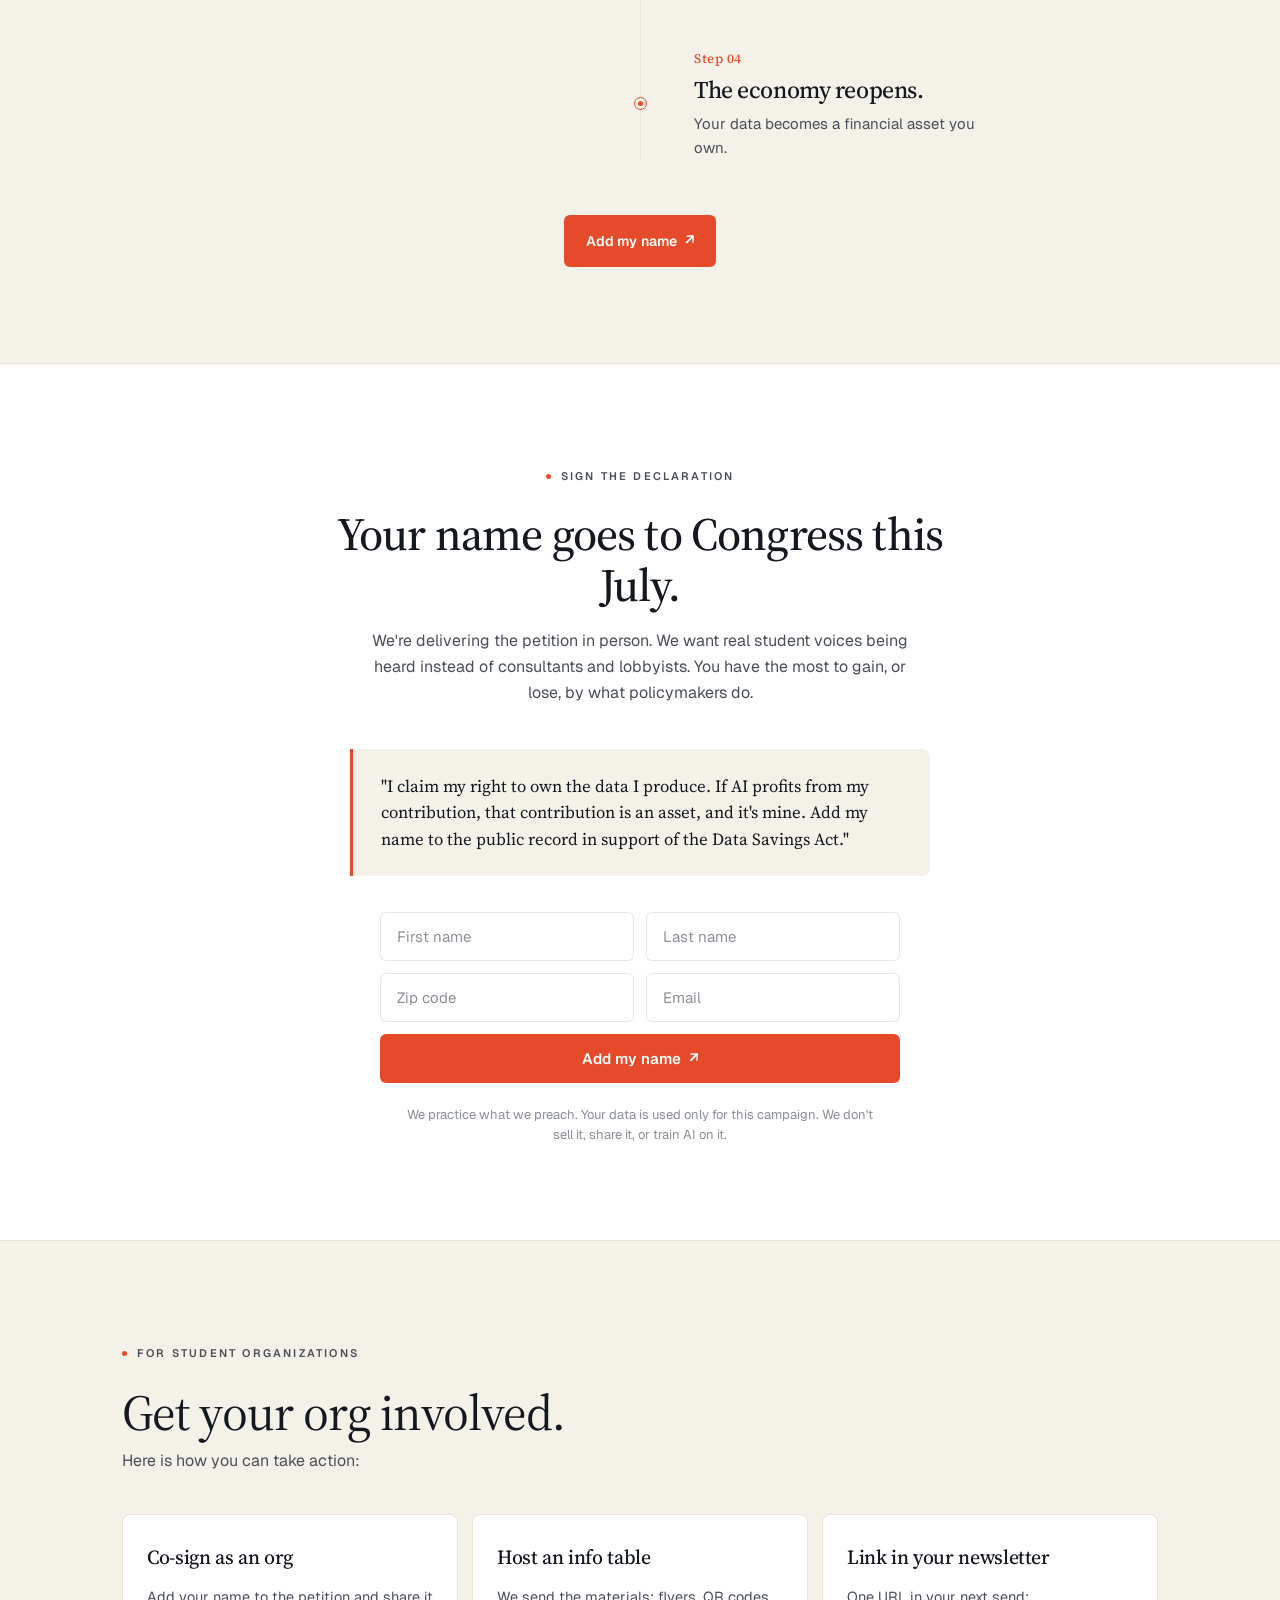
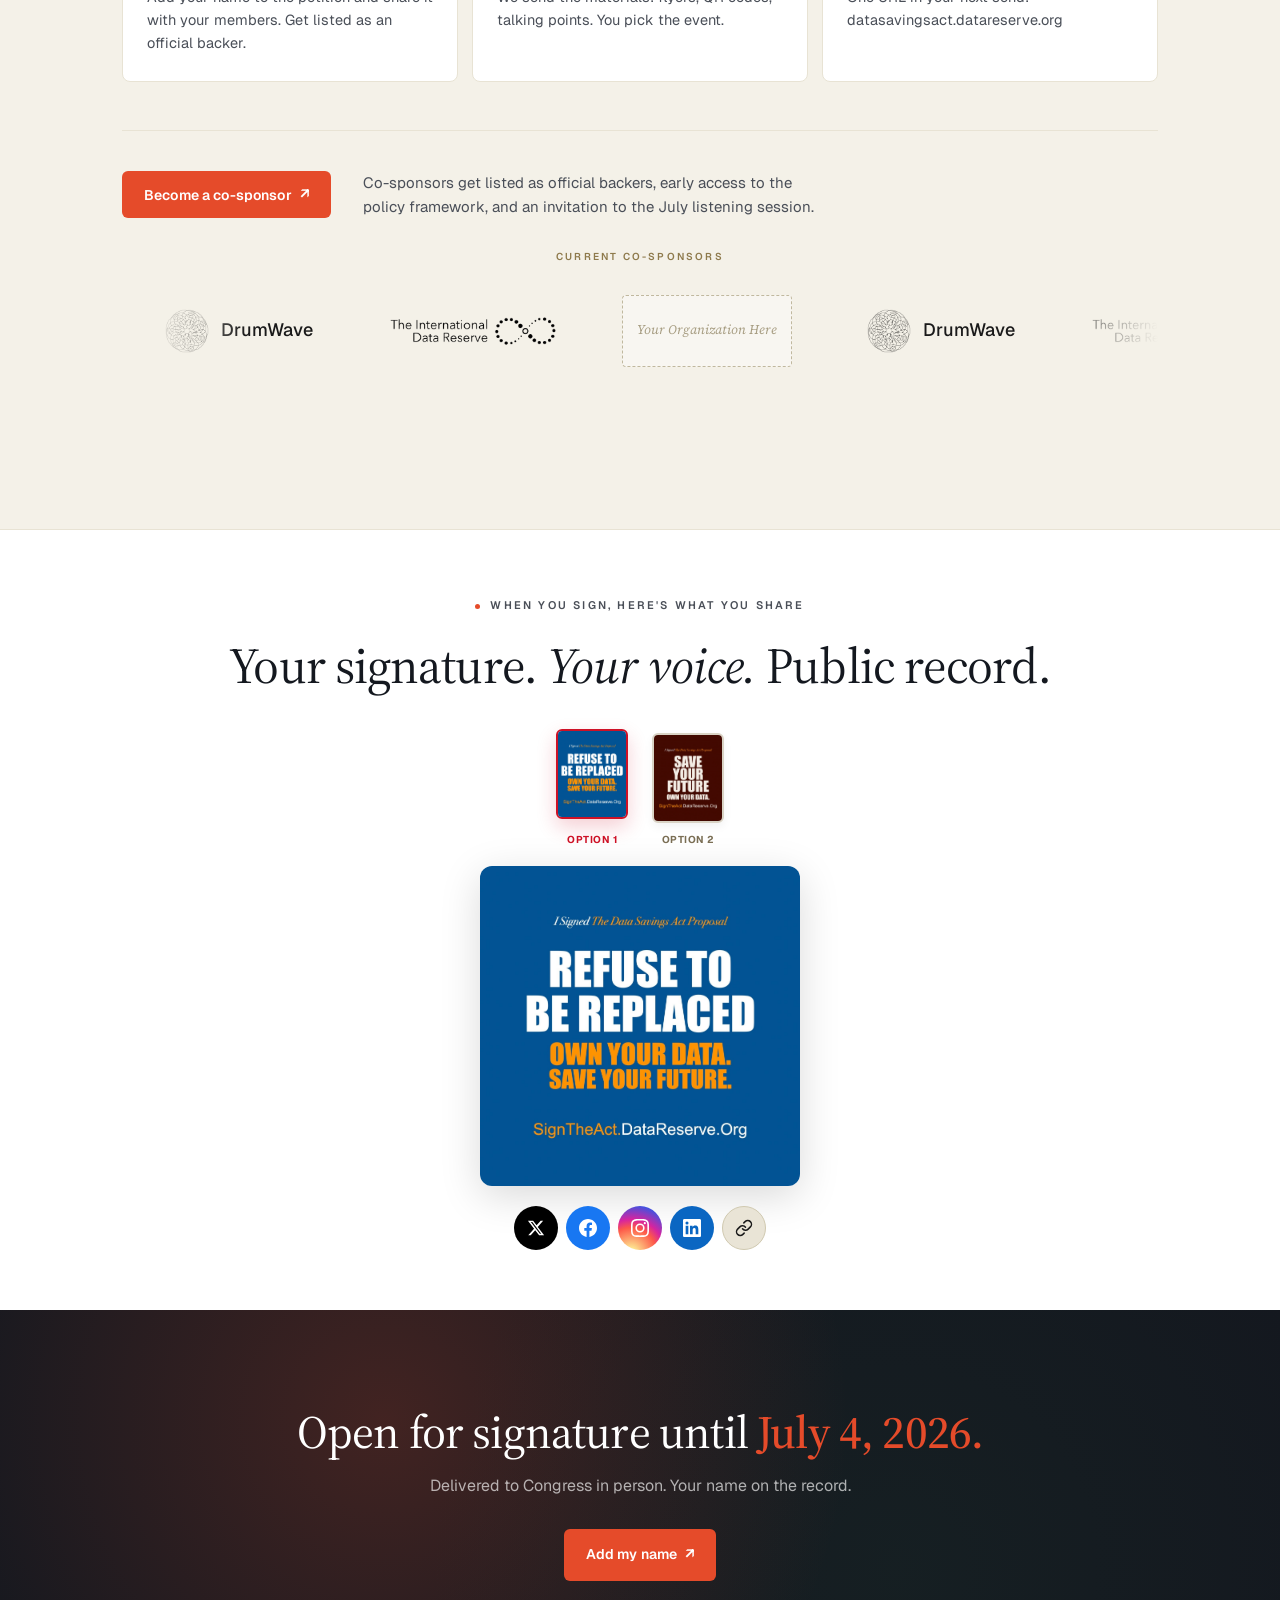
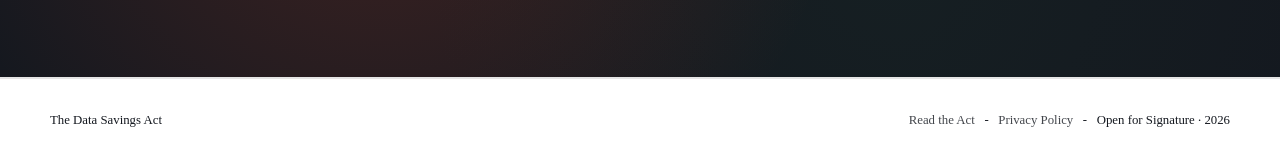
==== commit 51219c72: "Update PP" ====
--- a/index.html
+++ b/index.html
@@ -12,33 +12,34 @@
   <link
     href="https://fonts.googleapis.com/css2?family=Source+Serif+4:opsz,wght@8..60,300..700&family=Geist:wght@300..700&display=swap"
     rel="stylesheet">
-<link rel="icon" type="image/png" href="assets/icons/favicon-light.png?v=4" media="(prefers-color-scheme: light)">
-<link rel="icon" type="image/png" href="assets/icons/favicon-dark.png?v=4" media="(prefers-color-scheme: dark)">
-<link rel="apple-touch-icon" href="assets/icons/favicon-dark.png?v=4">
-<link rel="manifest" href="assets/icons/site.webmanifest?v=4">
+  <link rel="icon" type="image/png" href="assets/icons/favicon-light.png?v=4" media="(prefers-color-scheme: light)">
+  <link rel="icon" type="image/png" href="assets/icons/favicon-dark.png?v=4" media="(prefers-color-scheme: dark)">
+  <link rel="apple-touch-icon" href="assets/icons/favicon-dark.png?v=4">
+  <link rel="manifest" href="assets/icons/site.webmanifest?v=4">
 
   <!-- Social Media Meta Tags -->
   <meta property="og:title" content="The Data Savings Act">
   <meta property="og:description" content="Machines Don't Die. Own Your Data. Save Your Future.">
   <meta property="og:type" content="website">
-  <meta id="og-url" property="og:url" content="https://signtheact.datareserve.org">
+  <meta id="og-url" property="og:url" content="https://datasavingsact.datareserve.org">
   <meta property="og:site_name" content="Data Savings Act">
-  <meta id="og-image" property="og:image" content="https://signtheact.datareserve.org/assets/img/share-option-1.jpg">
-  <meta property="og:image:secure_url" content="https://signtheact.datareserve.org/assets/img/share-option-1.jpg">
+  <meta id="og-image" property="og:image" content="https://datasavingsact.datareserve.org/assets/img/share-option-1.jpg">
+  <meta property="og:image:secure_url" content="https://datasavingsact.datareserve.org/assets/img/share-option-1.jpg">
   <meta property="og:image:type" content="image/jpeg">
   <meta property="og:image:width" content="1600">
   <meta property="og:image:height" content="1600">
-  
+
   <!-- Twitter -->
   <meta name="twitter:card" content="summary_large_image">
   <meta name="twitter:title" content="The Data Savings Act">
   <meta name="twitter:description" content="Machines Don't Die. Own Your Data. Save Your Future.">
-  <meta id="twitter-image" name="twitter:image" content="https://signtheact.datareserve.org/assets/img/share-option-1.jpg">
+  <meta id="twitter-image" name="twitter:image"
+    content="https://datasavingsact.datareserve.org/assets/img/share-option-1.jpg">
 
   <style>
     :root {
-  --logo-dw-transparent: url("[data-uri]");
-  --logo-idr-url: url('assets/img/logo-idr.png');
+      --logo-dw-transparent: url("[data-uri]");
+      --logo-idr-url: url('assets/img/logo-idr.png');
       --paper: #FFFFFF;
       --paper-soft: #F4F1E8;
       --paper-line: #E8E3D4;
@@ -966,7 +967,7 @@
     footer {
       padding: 32px 0;
       background: var(--paper);
-      border-top: 2px solid rgba(0,0,0,0.1);
+      border-top: 2px solid rgba(0, 0, 0, 0.1);
       color: var(--ink);
     }
 
@@ -979,7 +980,7 @@
       padding: 0 50px;
     }
 
-    footer .container > div,
+    footer .container>div,
     footer .left {
       font-family: 'Fraunces', serif;
       font-size: 0.80rem;
@@ -996,18 +997,18 @@
       color: var(--coral);
     }
 
-    footer .container > div:last-child {
+    footer .container>div:last-child {
       white-space: nowrap;
       flex-shrink: 0;
     }
 
-    footer .container > div:last-child a {
+    footer .container>div:last-child a {
       text-decoration: none;
       color: inherit;
       opacity: 0.8;
     }
 
-    footer .container > div:last-child a:hover {
+    footer .container>div:last-child a:hover {
       opacity: 1;
       color: var(--coral);
     }
@@ -1043,6 +1044,7 @@
         transition-duration: 0.01ms !important;
       }
     }
+
     /* Share section */
     .act-share {
       max-width: 1080px;
@@ -1050,10 +1052,12 @@
       padding-top: 60px;
       padding-bottom: 60px;
     }
+
     .act-share-header {
       text-align: center;
       margin-bottom: 40px;
     }
+
     .act-share-card {
       background: transparent;
       padding: 0;
@@ -1062,17 +1066,20 @@
       line-height: 0;
       display: block;
     }
+
     .act-share-card img {
       width: 100%;
       height: auto;
       display: block;
     }
+
     .share-selector {
       display: flex;
       justify-content: center;
       gap: 24px;
       margin-bottom: 20px;
     }
+
     .selector-btn {
       background: transparent;
       border: none;
@@ -1084,6 +1091,7 @@
       align-items: center;
       gap: 10px;
     }
+
     .selector-preview {
       width: 72px;
       height: 90px;
@@ -1095,15 +1103,17 @@
       align-items: center;
       padding: 0;
       gap: 0;
-      box-shadow: 0 4px 10px rgba(0,0,0,0.05);
+      box-shadow: 0 4px 10px rgba(0, 0, 0, 0.05);
       position: relative;
       overflow: hidden;
     }
+
     .selector-btn.active .selector-preview {
       border-color: #ce1126;
       box-shadow: 0 8px 20px rgba(206, 17, 38, 0.2);
       transform: translateY(-4px);
     }
+
     .selector-label {
       font-family: var(--sans);
       font-size: 10px;
@@ -1112,15 +1122,18 @@
       text-transform: uppercase;
       color: #7a6e54;
     }
+
     .selector-btn.active .selector-label {
       color: #ce1126;
     }
+
     .act-share-buttons {
       display: flex;
       justify-content: center;
       gap: 8px;
       flex-wrap: wrap;
     }
+
     .share-icon {
       width: 44px;
       height: 44px;
@@ -1134,353 +1147,405 @@
       transition: transform 0.15s, box-shadow 0.15s, filter 0.15s;
       padding: 0;
     }
+
     .share-icon:hover {
       transform: translateY(-2px);
-      box-shadow: 0 4px 12px rgba(0,0,0,0.18);
+      box-shadow: 0 4px 12px rgba(0, 0, 0, 0.18);
       filter: brightness(1.08);
     }
-    .share-icon svg { display: block; }
-    .share-x { background: #000000; }
-    .share-fb { background: #1877F2; }
+
+    .share-icon svg {
+      display: block;
+    }
+
+    .share-x {
+      background: #000000;
+    }
+
+    .share-fb {
+      background: #1877F2;
+    }
+
     .share-ig {
       background: radial-gradient(circle at 30% 107%, #fdf497 0%, #fdf497 5%, #fd5949 45%, #d6249f 60%, #285AEB 90%);
     }
-    .share-li { background: #0A66C2; }
+
+    .share-li {
+      background: #0A66C2;
+    }
+
     .share-link {
       background: #e9e4d6;
       color: #1a1a1a;
       border: 1px solid #d0c9b0;
     }
-    .share-link:hover { background: #ddd6c2; }
-/* ============================================================================
+
+    .share-link:hover {
+      background: #ddd6c2;
+    }
+
+    /* ============================================================================
    MODALS & CO-SPONSOR FORM
    ============================================================================ */
-.modal-bg {
-  position: fixed;
-  inset: 0;
-  background: rgba(0,0,0,0.85);
-  display: none;
-  align-items: flex-start;
-  justify-content: center;
-  z-index: 1000;
-  padding: 32px;
-  overflow-y: auto;
-  backdrop-filter: blur(8px);
-  transition: opacity 0.3s ease;
-}
-
-.modal-bg.open { display: flex; }
-
-.modal {
-  background: #f6f2ea;
-  max-width: 520px;
-  width: 100%;
-  margin: auto;
-  padding: 32px;
-  text-align: center;
-  position: relative;
-  color: #1a1a1a;
-  box-shadow: 0 30px 90px rgba(0,0,0,0.3);
-  border: 1px solid rgba(255,255,255,0.4);
-  backdrop-filter: blur(5px);
-  animation: modalIn 0.4s cubic-bezier(0.16, 1, 0.3, 1);
-}
-
-.modal-wide {
-  max-width: 600px;
-  padding: 40px;
-}
-
-@keyframes modalIn {
-  from { opacity: 0; transform: translateY(20px) scale(0.98); }
-  to { opacity: 1; transform: translateY(0) scale(1); }
-}
-
-.modal-close {
-  position: absolute;
-  top: 14px;
-  right: 14px;
-  background: transparent;
-  border: none;
-  font-size: 24px;
-  cursor: pointer;
-  color: #888;
-}
-
-.modal-check {
-  font-family: 'Fraunces', serif;
-  font-size: 40px;
-  color: #b8231c;
-  line-height: 1;
-  margin-bottom: 8px;
-}
-
-.modal h2 {
-  font-family: 'Fraunces', serif;
-  font-weight: 500;
-  font-size: 30px;
-  margin-bottom: 10px;
-  color: #1a1a1a;
-}
-
-.modal p {
-  font-family: 'Fraunces', serif;
-  font-size: 15px;
-  color: #7a6e54;
-  margin-bottom: 16px;
-  line-height: 1.5;
-}
-
-.cosponsor-modal-kicker {
-  font-family: 'JetBrains Mono', monospace;
-  font-size: 10px;
-  letter-spacing: 0.14em;
-  text-transform: uppercase;
-  color: #b8231c;
-  margin-bottom: 12px;
-}
-
-.act-cosponsor-form {
-  max-width: none;
-  margin: 0;
-  text-align: left;
-}
-
-.cs-row {
-  display: flex;
-  gap: 16px;
-}
-
-@media (max-width: 640px) {
-  .cs-row { flex-direction: column; gap: 0; }
-  .modal-wide { padding: 32px 24px !important; }
-}
-
-.cs-col {
-  flex: 1;
-  min-width: 0;
-}
-
-.cs-col-narrow { flex: 0 0 200px; }
-@media (max-width: 640px) { .cs-col-narrow { flex: 1; } }
-
-.cs-col label {
-  display: block;
-  font-family: 'JetBrains Mono', monospace;
-  font-size: 10px;
-  letter-spacing: 0.14em;
-  text-transform: uppercase;
-  color: #7a6e54;
-  margin-bottom: 14px;
-}
-
-.cs-col label .req { color: #b8231c; margin-left: 2px; }
-
-.cs-col input,
-.cs-col select {
-  width: 100%;
-  padding: 11px 12px;
-  font-family: 'Fraunces', serif;
-  font-size: 15px;
-  border: 1px solid #d0cbbd;
-  background: #fff;
-  margin-bottom: 14px;
-  color: #1a1a1a;
-  appearance: none;
-  -webkit-appearance: none;
-  border-radius: 0;
-}
-
-.cs-col select {
-  background-image: url("data:image/svg+xml;utf8,<svg xmlns='http://www.w3.org/2000/svg' viewBox='0 0 12 8'><path fill='%237a6e54' d='M6 8L0 0h12z'/></svg>");
-  background-repeat: no-repeat;
-  background-position: right 14px center;
-  background-size: 10px;
-  padding-right: 36px;
-}
-
-.cs-col input:focus,
-.cs-col select:focus {
-  outline: none;
-  border-color: #b8231c;
-}
-
-.act-cosponsor-submit {
-  background: var(--coral);
-  color: var(--paper);
-  border: none;
-  border-radius: 6px;
-  padding: 15px;
-  font-family: var(--sans);
-  font-size: 15px;
-  font-weight: 600;
-  cursor: pointer;
-  transition: all 0.2s;
-  display: inline-flex;
-  align-items: center;
-  justify-content: center;
-  gap: 8px;
-  width: 100%;
-  margin-top: 8px;
-}
-
-.act-cosponsor-submit:hover {
-  background: var(--coral-dark);
-  transform: translateY(-1px);
-}
-
-.act-cosponsor-fineprint {
-  font-family: 'Fraunces', serif;
-  font-style: italic;
-  font-size: 13px;
-  color: #8e8473;
-  text-align: center;
-  margin-top: 14px;
-  line-height: 1.5;
-}
-
-/* ============================================================================
+    .modal-bg {
+      position: fixed;
+      inset: 0;
+      background: rgba(0, 0, 0, 0.85);
+      display: none;
+      align-items: flex-start;
+      justify-content: center;
+      z-index: 1000;
+      padding: 32px;
+      overflow-y: auto;
+      backdrop-filter: blur(8px);
+      transition: opacity 0.3s ease;
+    }
+
+    .modal-bg.open {
+      display: flex;
+    }
+
+    .modal {
+      background: #f6f2ea;
+      max-width: 520px;
+      width: 100%;
+      margin: auto;
+      padding: 32px;
+      text-align: center;
+      position: relative;
+      color: #1a1a1a;
+      box-shadow: 0 30px 90px rgba(0, 0, 0, 0.3);
+      border: 1px solid rgba(255, 255, 255, 0.4);
+      backdrop-filter: blur(5px);
+      animation: modalIn 0.4s cubic-bezier(0.16, 1, 0.3, 1);
+    }
+
+    .modal-wide {
+      max-width: 600px;
+      padding: 40px;
+    }
+
+    @keyframes modalIn {
+      from {
+        opacity: 0;
+        transform: translateY(20px) scale(0.98);
+      }
+
+      to {
+        opacity: 1;
+        transform: translateY(0) scale(1);
+      }
+    }
+
+    .modal-close {
+      position: absolute;
+      top: 14px;
+      right: 14px;
+      background: transparent;
+      border: none;
+      font-size: 24px;
+      cursor: pointer;
+      color: #888;
+    }
+
+    .modal-check {
+      font-family: 'Fraunces', serif;
+      font-size: 40px;
+      color: #b8231c;
+      line-height: 1;
+      margin-bottom: 8px;
+    }
+
+    .modal h2 {
+      font-family: 'Fraunces', serif;
+      font-weight: 500;
+      font-size: 30px;
+      margin-bottom: 10px;
+      color: #1a1a1a;
+    }
+
+    .modal p {
+      font-family: 'Fraunces', serif;
+      font-size: 15px;
+      color: #7a6e54;
+      margin-bottom: 16px;
+      line-height: 1.5;
+    }
+
+    .cosponsor-modal-kicker {
+      font-family: 'JetBrains Mono', monospace;
+      font-size: 10px;
+      letter-spacing: 0.14em;
+      text-transform: uppercase;
+      color: #b8231c;
+      margin-bottom: 12px;
+    }
+
+    .act-cosponsor-form {
+      max-width: none;
+      margin: 0;
+      text-align: left;
+    }
+
+    .cs-row {
+      display: flex;
+      gap: 16px;
+    }
+
+    @media (max-width: 640px) {
+      .cs-row {
+        flex-direction: column;
+        gap: 0;
+      }
+
+      .modal-wide {
+        padding: 32px 24px !important;
+      }
+    }
+
+    .cs-col {
+      flex: 1;
+      min-width: 0;
+    }
+
+    .cs-col-narrow {
+      flex: 0 0 200px;
+    }
+
+    @media (max-width: 640px) {
+      .cs-col-narrow {
+        flex: 1;
+      }
+    }
+
+    .cs-col label {
+      display: block;
+      font-family: 'JetBrains Mono', monospace;
+      font-size: 10px;
+      letter-spacing: 0.14em;
+      text-transform: uppercase;
+      color: #7a6e54;
+      margin-bottom: 14px;
+    }
+
+    .cs-col label .req {
+      color: #b8231c;
+      margin-left: 2px;
+    }
+
+    .cs-col input,
+    .cs-col select {
+      width: 100%;
+      padding: 11px 12px;
+      font-family: 'Fraunces', serif;
+      font-size: 15px;
+      border: 1px solid #d0cbbd;
+      background: #fff;
+      margin-bottom: 14px;
+      color: #1a1a1a;
+      appearance: none;
+      -webkit-appearance: none;
+      border-radius: 0;
+    }
+
+    .cs-col select {
+      background-image: url("data:image/svg+xml;utf8,<svg xmlns='http://www.w3.org/2000/svg' viewBox='0 0 12 8'><path fill='%237a6e54' d='M6 8L0 0h12z'/></svg>");
+      background-repeat: no-repeat;
+      background-position: right 14px center;
+      background-size: 10px;
+      padding-right: 36px;
+    }
+
+    .cs-col input:focus,
+    .cs-col select:focus {
+      outline: none;
+      border-color: #b8231c;
+    }
+
+    .act-cosponsor-submit {
+      background: var(--coral);
+      color: var(--paper);
+      border: none;
+      border-radius: 6px;
+      padding: 15px;
+      font-family: var(--sans);
+      font-size: 15px;
+      font-weight: 600;
+      cursor: pointer;
+      transition: all 0.2s;
+      display: inline-flex;
+      align-items: center;
+      justify-content: center;
+      gap: 8px;
+      width: 100%;
+      margin-top: 8px;
+    }
+
+    .act-cosponsor-submit:hover {
+      background: var(--coral-dark);
+      transform: translateY(-1px);
+    }
+
+    .act-cosponsor-fineprint {
+      font-family: 'Fraunces', serif;
+      font-style: italic;
+      font-size: 13px;
+      color: #8e8473;
+      text-align: center;
+      margin-top: 14px;
+      line-height: 1.5;
+    }
+
+    /* ============================================================================
    CO-SPONSOR MARQUEE CAROUSEL
    ============================================================================ */
-.act-cosponsor-coalition {
-  text-align: center;
-  margin-top: 50px;
-  margin-bottom: 60px;
-}
-
-.act-cosponsor-coalition-label {
-  font-family: 'Geist', sans-serif;
-  font-size: 10px;
-  font-weight: 600;
-  letter-spacing: 0.22em;
-  text-transform: uppercase;
-  color: #8e7a4c;
-  margin-bottom: 24px;
-}
-
-.marquee {
-  position: relative;
-  overflow: hidden;
-  width: 100%;
-  mask-image: linear-gradient(to right, transparent, #000 12%, #000 88%, transparent);
-  -webkit-mask-image: linear-gradient(to right, transparent, #000 12%, #000 88%, transparent);
-}
-
-.marquee-track {
-  display: flex;
-  align-items: center;
-  gap: 64px;
-  width: max-content;
-  animation: marquee 36s linear infinite;
-  padding: 6px 32px;
-}
-
-.marquee:hover .marquee-track { 
-  animation-play-state: paused; 
-}
-
-@keyframes marquee {
-  from { transform: translateX(0); }
-  to { transform: translateX(-50%); }
-}
-
-.marquee-item {
-  flex: 0 0 auto;
-  width: 170px;
-  height: 72px;
-  display: flex;
-  align-items: center;
-  justify-content: center;
-}
-
-.logo-drumwave {
-  display: flex;
-  align-items: center;
-  gap: 12px;
-}
-
-.logo-drumwave-mark {
-  width: 44px;
-  height: 44px;
-  background-image: var(--logo-dw-transparent);
-  background-size: contain;
-  background-repeat: no-repeat;
-  background-position: center;
-  filter: grayscale(1) brightness(0.15) contrast(1.5);
-  opacity: 0.85;
-}
-
-.logo-drumwave-text {
-  font-family: 'Geist', sans-serif;
-  font-weight: 500;
-  font-size: 18px;
-  color: #1a1a1a;
-  letter-spacing: -0.01em;
-}
-
-.logo-idr {
-  width: 170px;
-  height: 56px;
-  background-image: var(--logo-idr-url);
-  background-size: contain;
-  background-repeat: no-repeat;
-  background-position: center;
-  filter: grayscale(1);
-}
-
-.act-cosponsor-placeholder {
-  border: 1.5px dashed #c0b89e;
-  background: rgba(255, 255, 255, 0.4);
-  border-radius: 4px;
-}
-.placeholder-label {
-  font-family: 'Source Serif 4', serif;
-  font-style: italic;
-  font-size: 13px;
-  line-height: 1.3;
-  color: #a89e84;
-  text-align: center;
-  letter-spacing: 0;
-  padding: 0 12px;
-}
-
-/* ===== AJUSTES MOBILE ADICIONAIS ===== */
-@media (max-width: 768px) {
-  /* 1 - Prevenir rolagem/jogo lateral */
-  html, body {
-    overflow-x: hidden;
-    max-width: 100%;
-    position: relative;
-  }
-  
-  .container {
-    max-width: 100%;
-    overflow-x: hidden;
-  }
-
-  /* 2 - Ocultar itens específicos no cabeçalho */
-  .nav-links a:not(.nav-cta) {
-    display: none !important;
-  }
-  
-  .nav-links {
-    gap: 0 !important;
-  }
-}
-
-@media (max-width: 600px) {
-  /* 3 - Alinhar o formulário principal para não estourar lateralmente */
-  .sign-form {
-    grid-template-columns: 1fr !important;
-    padding: 0 8px !important;
-    gap: 12px !important;
-  }
-  
-  .sign-form input {
-    width: 100% !important;
-  }
-}
-
+    .act-cosponsor-coalition {
+      text-align: center;
+      margin-top: 50px;
+      margin-bottom: 60px;
+    }
+
+    .act-cosponsor-coalition-label {
+      font-family: 'Geist', sans-serif;
+      font-size: 10px;
+      font-weight: 600;
+      letter-spacing: 0.22em;
+      text-transform: uppercase;
+      color: #8e7a4c;
+      margin-bottom: 24px;
+    }
+
+    .marquee {
+      position: relative;
+      overflow: hidden;
+      width: 100%;
+      mask-image: linear-gradient(to right, transparent, #000 12%, #000 88%, transparent);
+      -webkit-mask-image: linear-gradient(to right, transparent, #000 12%, #000 88%, transparent);
+    }
+
+    .marquee-track {
+      display: flex;
+      align-items: center;
+      gap: 64px;
+      width: max-content;
+      animation: marquee 36s linear infinite;
+      padding: 6px 32px;
+    }
+
+    .marquee:hover .marquee-track {
+      animation-play-state: paused;
+    }
+
+    @keyframes marquee {
+      from {
+        transform: translateX(0);
+      }
+
+      to {
+        transform: translateX(-50%);
+      }
+    }
+
+    .marquee-item {
+      flex: 0 0 auto;
+      width: 170px;
+      height: 72px;
+      display: flex;
+      align-items: center;
+      justify-content: center;
+    }
+
+    .logo-drumwave {
+      display: flex;
+      align-items: center;
+      gap: 12px;
+    }
+
+    .logo-drumwave-mark {
+      width: 44px;
+      height: 44px;
+      background-image: var(--logo-dw-transparent);
+      background-size: contain;
+      background-repeat: no-repeat;
+      background-position: center;
+      filter: grayscale(1) brightness(0.15) contrast(1.5);
+      opacity: 0.85;
+    }
+
+    .logo-drumwave-text {
+      font-family: 'Geist', sans-serif;
+      font-weight: 500;
+      font-size: 18px;
+      color: #1a1a1a;
+      letter-spacing: -0.01em;
+    }
+
+    .logo-idr {
+      width: 170px;
+      height: 56px;
+      background-image: var(--logo-idr-url);
+      background-size: contain;
+      background-repeat: no-repeat;
+      background-position: center;
+      filter: grayscale(1);
+    }
+
+    .act-cosponsor-placeholder {
+      border: 1.5px dashed #c0b89e;
+      background: rgba(255, 255, 255, 0.4);
+      border-radius: 4px;
+    }
+
+    .placeholder-label {
+      font-family: 'Source Serif 4', serif;
+      font-style: italic;
+      font-size: 13px;
+      line-height: 1.3;
+      color: #a89e84;
+      text-align: center;
+      letter-spacing: 0;
+      padding: 0 12px;
+    }
+
+    /* ===== AJUSTES MOBILE ADICIONAIS ===== */
+    @media (max-width: 768px) {
+
+      /* 1 - Prevenir rolagem/jogo lateral */
+      html,
+      body {
+        overflow-x: hidden;
+        max-width: 100%;
+        position: relative;
+      }
+
+      .container {
+        max-width: 100%;
+        overflow-x: hidden;
+      }
+
+      /* 2 - Ocultar itens específicos no cabeçalho */
+      .nav-links a:not(.nav-cta) {
+        display: none !important;
+      }
+
+      .nav-links {
+        gap: 0 !important;
+      }
+    }
+
+    @media (max-width: 600px) {
+
+      /* 3 - Alinhar o formulário principal para não estourar lateralmente */
+      .sign-form {
+        grid-template-columns: 1fr !important;
+        padding: 0 8px !important;
+        gap: 12px !important;
+      }
+
+      .sign-form input {
+        width: 100% !important;
+      }
+    }
   </style>
 </head>
 
@@ -1504,7 +1569,7 @@
   <section class="hero">
     <div class="container">
       <div class="hero-inner reveal">
-        <div class="eyebrow">signtheact.datareserve.org</div>
+        <div class="eyebrow">datasavingsact.datareserve.org</div>
         <h1 class="h-display">
           You trained for a <span class="accent">career.</span><br>
           Your career trained an <span class="accent">AI.</span>
@@ -1521,7 +1586,8 @@
           <a href="#sign" class="btn btn-primary">
             Add my name <span class="arrow">↗</span>
           </a>
-          <a href="https://signtheact.datareserve.org/Docs/Data_Savings_Act_Proposal.pdf" target="_blank" class="btn btn-ghost">
+          <a href="https://datasavingsact.datareserve.org/Docs/Data_Savings_Act_Proposal.pdf" target="_blank"
+            class="btn btn-ghost">
             Read the Act <span class="arrow">→</span>
           </a>
         </div>
@@ -1710,11 +1776,13 @@
 
         <div id="signStep2" style="display:none; text-align: center;">
           <div style="display: flex; align-items: center; justify-content: center; gap: 12px; margin-bottom: 12px;">
-            <div class="modal-check" style="margin-bottom: 0; display: inline-flex; width: 32px; height: 32px; background: #ce1126; color: #fff; border-radius: 50%; align-items: center; justify-content: center; font-weight: bold;">✓</div>
+            <div class="modal-check"
+              style="margin-bottom: 0; display: inline-flex; width: 32px; height: 32px; background: #ce1126; color: #fff; border-radius: 50%; align-items: center; justify-content: center; font-weight: bold;">
+              ✓</div>
             <h2 style="margin-bottom: 0;">Signature recorded.</h2>
           </div>
           <p style="margin-bottom: 24px;">Now share it. Each share brings two more Americans into the fold.</p>
-          
+
           <div id="formShareContainer">
             <div class="share-selector">
               <button class="selector-btn active" onclick="switchShare(1, 'formShareContainer')">
@@ -1730,26 +1798,49 @@
                 <span class="selector-label">Option 2</span>
               </button>
             </div>
-            <div class="modal-share-card act-share-card" style="line-height: 0; border-radius: 12px; overflow: hidden; box-shadow: 0 10px 40px rgba(0,0,0,0.15);">
-              <img id="shareImgPreviewForm" src="assets/img/share-option-1.jpg" alt="Share Preview" style="width: 100%; height: auto; display: block;">
+            <div class="modal-share-card act-share-card"
+              style="line-height: 0; border-radius: 12px; overflow: hidden; box-shadow: 0 10px 40px rgba(0,0,0,0.15);">
+              <img id="shareImgPreviewForm" src="assets/img/share-option-1.jpg" alt="Share Preview"
+                style="width: 100%; height: auto; display: block;">
             </div>
           </div>
 
           <div class="modal-share-buttons act-share-buttons" style="margin-top: 20px;">
-            <button class="share-icon share-x" title="Share on X" aria-label="Share on X" onclick="shareAction('x', 'formShareContainer')">
-              <svg viewBox="0 0 24 24" fill="currentColor" width="18" height="18"><path d="M18.244 2.25h3.308l-7.227 8.26 8.502 11.24H16.17l-5.214-6.817L4.99 21.75H1.68l7.73-8.835L1.254 2.25H8.08l4.713 6.231zm-1.161 17.52h1.833L7.084 4.126H5.117z"/></svg>
+            <button class="share-icon share-x" title="Share on X" aria-label="Share on X"
+              onclick="shareAction('x', 'formShareContainer')">
+              <svg viewBox="0 0 24 24" fill="currentColor" width="18" height="18">
+                <path
+                  d="M18.244 2.25h3.308l-7.227 8.26 8.502 11.24H16.17l-5.214-6.817L4.99 21.75H1.68l7.73-8.835L1.254 2.25H8.08l4.713 6.231zm-1.161 17.52h1.833L7.084 4.126H5.117z" />
+              </svg>
             </button>
-            <button class="share-icon share-fb" title="Share on Facebook" aria-label="Share on Facebook" onclick="shareAction('fb', 'formShareContainer')">
-              <svg viewBox="0 0 24 24" fill="currentColor" width="18" height="18"><path d="M24 12.073c0-6.627-5.373-12-12-12s-12 5.373-12 12c0 5.99 4.388 10.954 10.125 11.854v-8.385H7.078v-3.47h3.047V9.43c0-3.007 1.792-4.669 4.533-4.669 1.312 0 2.686.235 2.686.235v2.953H15.83c-1.491 0-1.956.925-1.956 1.874v2.25h3.328l-.532 3.47h-2.796v8.385C19.612 23.027 24 18.062 24 12.073z"/></svg>
+            <button class="share-icon share-fb" title="Share on Facebook" aria-label="Share on Facebook"
+              onclick="shareAction('fb', 'formShareContainer')">
+              <svg viewBox="0 0 24 24" fill="currentColor" width="18" height="18">
+                <path
+                  d="M24 12.073c0-6.627-5.373-12-12-12s-12 5.373-12 12c0 5.99 4.388 10.954 10.125 11.854v-8.385H7.078v-3.47h3.047V9.43c0-3.007 1.792-4.669 4.533-4.669 1.312 0 2.686.235 2.686.235v2.953H15.83c-1.491 0-1.956.925-1.956 1.874v2.25h3.328l-.532 3.47h-2.796v8.385C19.612 23.027 24 18.062 24 12.073z" />
+              </svg>
             </button>
-            <button class="share-icon share-ig" title="Share on Instagram" aria-label="Share on Instagram" onclick="shareAction('ig', 'formShareContainer')">
-              <svg viewBox="0 0 24 24" fill="currentColor" width="18" height="18"><path d="M12 2.163c3.204 0 3.584.012 4.85.07 3.252.148 4.771 1.691 4.919 4.919.058 1.265.069 1.645.069 4.849 0 3.205-.012 3.584-.069 4.849-.149 3.225-1.664 4.771-4.919 4.919-1.266.058-1.644.07-4.85.07-3.204 0-3.584-.012-4.849-.07-3.26-.149-4.771-1.699-4.919-4.92-.058-1.265-.07-1.644-.07-4.849 0-3.204.013-3.583.07-4.849.149-3.227 1.664-4.771 4.919-4.919 1.266-.057 1.645-.069 4.849-.069zM12 0C8.741 0 8.333.014 7.053.072 2.695.272.273 2.69.073 7.052.014 8.333 0 8.741 0 12c0 3.259.014 3.668.072 4.948.2 4.358 2.618 6.78 6.98 6.98C8.333 23.986 8.741 24 12 24c3.259 0 3.668-.014 4.948-.072 4.354-.2 6.782-2.618 6.979-6.98.059-1.28.073-1.689.073-4.948 0-3.259-.014-3.667-.072-4.947-.196-4.354-2.617-6.78-6.979-6.98C15.668.014 15.259 0 12 0zm0 5.838a6.162 6.162 0 100 12.324 6.162 6.162 0 000-12.324zM12 16a4 4 0 110-8 4 4 0 010 8zm6.406-11.845a1.44 1.44 0 100 2.881 1.44 1.44 0 000-2.881z"/></svg>
+            <button class="share-icon share-ig" title="Share on Instagram" aria-label="Share on Instagram"
+              onclick="shareAction('ig', 'formShareContainer')">
+              <svg viewBox="0 0 24 24" fill="currentColor" width="18" height="18">
+                <path
+                  d="M12 2.163c3.204 0 3.584.012 4.85.07 3.252.148 4.771 1.691 4.919 4.919.058 1.265.069 1.645.069 4.849 0 3.205-.012 3.584-.069 4.849-.149 3.225-1.664 4.771-4.919 4.919-1.266.058-1.644.07-4.85.07-3.204 0-3.584-.012-4.849-.07-3.26-.149-4.771-1.699-4.919-4.92-.058-1.265-.07-1.644-.07-4.849 0-3.204.013-3.583.07-4.849.149-3.227 1.664-4.771 4.919-4.919 1.266-.057 1.645-.069 4.849-.069zM12 0C8.741 0 8.333.014 7.053.072 2.695.272.273 2.69.073 7.052.014 8.333 0 8.741 0 12c0 3.259.014 3.668.072 4.948.2 4.358 2.618 6.78 6.98 6.98C8.333 23.986 8.741 24 12 24c3.259 0 3.668-.014 4.948-.072 4.354-.2 6.782-2.618 6.979-6.98.059-1.28.073-1.689.073-4.948 0-3.259-.014-3.667-.072-4.947-.196-4.354-2.617-6.78-6.979-6.98C15.668.014 15.259 0 12 0zm0 5.838a6.162 6.162 0 100 12.324 6.162 6.162 0 000-12.324zM12 16a4 4 0 110-8 4 4 0 010 8zm6.406-11.845a1.44 1.44 0 100 2.881 1.44 1.44 0 000-2.881z" />
+              </svg>
             </button>
-            <button class="share-icon share-li" title="Share on LinkedIn" aria-label="Share on LinkedIn" onclick="shareAction('li', 'formShareContainer')">
-              <svg viewBox="0 0 24 24" fill="currentColor" width="18" height="18"><path d="M20.447 20.452h-3.554v-5.569c0-1.328-.027-3.037-1.852-3.037-1.853 0-2.136 1.445-2.136 2.939v5.667H9.351V9h3.414v1.561h.046c.477-.9 1.637-1.85 3.37-1.85 3.601 0 4.267 2.37 4.267 5.455v6.286zM5.337 7.433a2.062 2.062 0 01-2.063-2.065 2.063 2.063 0 112.063 2.065zm1.782 13.019H3.555V9h3.564v11.452zM22.225 0H1.771C.792 0 0 .774 0 1.729v20.542C0 23.227.792 24 1.771 24h20.451C23.2 24 24 23.227 24 22.271V1.729C24 .774 23.2 0 22.222 0h.003z"/></svg>
+            <button class="share-icon share-li" title="Share on LinkedIn" aria-label="Share on LinkedIn"
+              onclick="shareAction('li', 'formShareContainer')">
+              <svg viewBox="0 0 24 24" fill="currentColor" width="18" height="18">
+                <path
+                  d="M20.447 20.452h-3.554v-5.569c0-1.328-.027-3.037-1.852-3.037-1.853 0-2.136 1.445-2.136 2.939v5.667H9.351V9h3.414v1.561h.046c.477-.9 1.637-1.85 3.37-1.85 3.601 0 4.267 2.37 4.267 5.455v6.286zM5.337 7.433a2.062 2.062 0 01-2.063-2.065 2.063 2.063 0 112.063 2.065zm1.782 13.019H3.555V9h3.564v11.452zM22.225 0H1.771C.792 0 0 .774 0 1.729v20.542C0 23.227.792 24 1.771 24h20.451C23.2 24 24 23.227 24 22.271V1.729C24 .774 23.2 0 22.222 0h.003z" />
+              </svg>
             </button>
-            <button class="share-icon share-link" title="Copy link" aria-label="Copy link" onclick="shareAction('copy', 'formShareContainer')">
-              <svg viewBox="0 0 24 24" fill="none" stroke="currentColor" stroke-width="2" width="18" height="18"><path d="M10 13a5 5 0 007.54.54l3-3a5 5 0 00-7.07-7.07l-1.72 1.71M14 11a5 5 0 00-7.54-.54l-3 3a5 5 0 007.07 7.07l1.71-1.71" stroke-linecap="round" stroke-linejoin="round"/></svg>
+            <button class="share-icon share-link" title="Copy link" aria-label="Copy link"
+              onclick="shareAction('copy', 'formShareContainer')">
+              <svg viewBox="0 0 24 24" fill="none" stroke="currentColor" stroke-width="2" width="18" height="18">
+                <path
+                  d="M10 13a5 5 0 007.54.54l3-3a5 5 0 00-7.07-7.07l-1.72 1.71M14 11a5 5 0 00-7.54-.54l-3 3a5 5 0 007.07 7.07l1.71-1.71"
+                  stroke-linecap="round" stroke-linejoin="round" />
+              </svg>
             </button>
           </div>
         </div>
@@ -1784,7 +1875,7 @@
         <div class="org-card">
           <h3>Link in your newsletter</h3>
           <p>
-            One URL in your next send: SignTheAct.DataReserve.org
+            One URL in your next send: datasavingsact.datareserve.org
           </p>
         </div>
       </div>
@@ -1861,25 +1952,47 @@
               <span class="selector-label">Option 2</span>
             </button>
           </div>
-          <div class="act-share-card" style="border-radius: 12px; overflow: hidden; line-height: 0; box-shadow: 0 10px 40px rgba(0,0,0,0.15);">
+          <div class="act-share-card"
+            style="border-radius: 12px; overflow: hidden; line-height: 0; box-shadow: 0 10px 40px rgba(0,0,0,0.15);">
             <img src="assets/img/share-option-1.jpg" alt="Share Preview">
           </div>
         </div>
         <div class="act-share-buttons">
-          <button class="share-icon share-x" title="Share on X" aria-label="Share on X" onclick="shareAction('x', 'staticShareContainer')">
-            <svg viewBox="0 0 24 24" fill="currentColor" width="18" height="18"><path d="M18.244 2.25h3.308l-7.227 8.26 8.502 11.24H16.17l-5.214-6.817L4.99 21.75H1.68l7.73-8.835L1.254 2.25H8.08l4.713 6.231zm-1.161 17.52h1.833L7.084 4.126H5.117z"/></svg>
+          <button class="share-icon share-x" title="Share on X" aria-label="Share on X"
+            onclick="shareAction('x', 'staticShareContainer')">
+            <svg viewBox="0 0 24 24" fill="currentColor" width="18" height="18">
+              <path
+                d="M18.244 2.25h3.308l-7.227 8.26 8.502 11.24H16.17l-5.214-6.817L4.99 21.75H1.68l7.73-8.835L1.254 2.25H8.08l4.713 6.231zm-1.161 17.52h1.833L7.084 4.126H5.117z" />
+            </svg>
           </button>
-          <button class="share-icon share-fb" title="Share on Facebook" aria-label="Share on Facebook" onclick="shareAction('fb', 'staticShareContainer')">
-            <svg viewBox="0 0 24 24" fill="currentColor" width="18" height="18"><path d="M24 12.073c0-6.627-5.373-12-12-12s-12 5.373-12 12c0 5.99 4.388 10.954 10.125 11.854v-8.385H7.078v-3.47h3.047V9.43c0-3.007 1.792-4.669 4.533-4.669 1.312 0 2.686.235 2.686.235v2.953H15.83c-1.491 0-1.956.925-1.956 1.874v2.25h3.328l-.532 3.47h-2.796v8.385C19.612 23.027 24 18.062 24 12.073z"/></svg>
+          <button class="share-icon share-fb" title="Share on Facebook" aria-label="Share on Facebook"
+            onclick="shareAction('fb', 'staticShareContainer')">
+            <svg viewBox="0 0 24 24" fill="currentColor" width="18" height="18">
+              <path
+                d="M24 12.073c0-6.627-5.373-12-12-12s-12 5.373-12 12c0 5.99 4.388 10.954 10.125 11.854v-8.385H7.078v-3.47h3.047V9.43c0-3.007 1.792-4.669 4.533-4.669 1.312 0 2.686.235 2.686.235v2.953H15.83c-1.491 0-1.956.925-1.956 1.874v2.25h3.328l-.532 3.47h-2.796v8.385C19.612 23.027 24 18.062 24 12.073z" />
+            </svg>
           </button>
-          <button class="share-icon share-ig" title="Share on Instagram" aria-label="Share on Instagram" onclick="shareAction('ig', 'staticShareContainer')">
-            <svg viewBox="0 0 24 24" fill="currentColor" width="18" height="18"><path d="M12 2.163c3.204 0 3.584.012 4.85.07 3.252.148 4.771 1.691 4.919 4.919.058 1.265.069 1.645.069 4.849 0 3.205-.012 3.584-.069 4.849-.149 3.225-1.664 4.771-4.919 4.919-1.266.058-1.644.07-4.85.07-3.204 0-3.584-.012-4.849-.07-3.26-.149-4.771-1.699-4.919-4.92-.058-1.265-.07-1.644-.07-4.849 0-3.204.013-3.583.07-4.849.149-3.227 1.664-4.771 4.919-4.919 1.266-.057 1.645-.069 4.849-.069zM12 0C8.741 0 8.333.014 7.053.072 2.695.272.273 2.69.073 7.052.014 8.333 0 8.741 0 12c0 3.259.014 3.668.072 4.948.2 4.358 2.618 6.78 6.98 6.98C8.333 23.986 8.741 24 12 24c3.259 0 3.668-.014 4.948-.072 4.354-.2 6.782-2.618 6.979-6.98.059-1.28.073-1.689.073-4.948 0-3.259-.014-3.667-.072-4.947-.196-4.354-2.617-6.78-6.979-6.98C15.668.014 15.259 0 12 0zm0 5.838a6.162 6.162 0 100 12.324 6.162 6.162 0 000-12.324zM12 16a4 4 0 110-8 4 4 0 010 8zm6.406-11.845a1.44 1.44 0 100 2.881 1.44 1.44 0 000-2.881z"/></svg>
+          <button class="share-icon share-ig" title="Share on Instagram" aria-label="Share on Instagram"
+            onclick="shareAction('ig', 'staticShareContainer')">
+            <svg viewBox="0 0 24 24" fill="currentColor" width="18" height="18">
+              <path
+                d="M12 2.163c3.204 0 3.584.012 4.85.07 3.252.148 4.771 1.691 4.919 4.919.058 1.265.069 1.645.069 4.849 0 3.205-.012 3.584-.069 4.849-.149 3.225-1.664 4.771-4.919 4.919-1.266.058-1.644.07-4.85.07-3.204 0-3.584-.012-4.849-.07-3.26-.149-4.771-1.699-4.919-4.92-.058-1.265-.07-1.644-.07-4.849 0-3.204.013-3.583.07-4.849.149-3.227 1.664-4.771 4.919-4.919 1.266-.057 1.645-.069 4.849-.069zM12 0C8.741 0 8.333.014 7.053.072 2.695.272.273 2.69.073 7.052.014 8.333 0 8.741 0 12c0 3.259.014 3.668.072 4.948.2 4.358 2.618 6.78 6.98 6.98C8.333 23.986 8.741 24 12 24c3.259 0 3.668-.014 4.948-.072 4.354-.2 6.782-2.618 6.979-6.98.059-1.28.073-1.689.073-4.948 0-3.259-.014-3.667-.072-4.947-.196-4.354-2.617-6.78-6.979-6.98C15.668.014 15.259 0 12 0zm0 5.838a6.162 6.162 0 100 12.324 6.162 6.162 0 000-12.324zM12 16a4 4 0 110-8 4 4 0 010 8zm6.406-11.845a1.44 1.44 0 100 2.881 1.44 1.44 0 000-2.881z" />
+            </svg>
           </button>
-          <button class="share-icon share-li" title="Share on LinkedIn" aria-label="Share on LinkedIn" onclick="shareAction('li', 'staticShareContainer')">
-            <svg viewBox="0 0 24 24" fill="currentColor" width="18" height="18"><path d="M20.447 20.452h-3.554v-5.569c0-1.328-.027-3.037-1.852-3.037-1.853 0-2.136 1.445-2.136 2.939v5.667H9.351V9h3.414v1.561h.046c.477-.9 1.637-1.85 3.37-1.85 3.601 0 4.267 2.37 4.267 5.455v6.286zM5.337 7.433a2.062 2.062 0 01-2.063-2.065 2.063 2.063 0 112.063 2.065zm1.782 13.019H3.555V9h3.564v11.452zM22.225 0H1.771C.792 0 0 .774 0 1.729v20.542C0 23.227.792 24 1.771 24h20.451C23.2 24 24 23.227 24 22.271V1.729C24 .774 23.2 0 22.222 0h.003z"/></svg>
+          <button class="share-icon share-li" title="Share on LinkedIn" aria-label="Share on LinkedIn"
+            onclick="shareAction('li', 'staticShareContainer')">
+            <svg viewBox="0 0 24 24" fill="currentColor" width="18" height="18">
+              <path
+                d="M20.447 20.452h-3.554v-5.569c0-1.328-.027-3.037-1.852-3.037-1.853 0-2.136 1.445-2.136 2.939v5.667H9.351V9h3.414v1.561h.046c.477-.9 1.637-1.85 3.37-1.85 3.601 0 4.267 2.37 4.267 5.455v6.286zM5.337 7.433a2.062 2.062 0 01-2.063-2.065 2.063 2.063 0 112.063 2.065zm1.782 13.019H3.555V9h3.564v11.452zM22.225 0H1.771C.792 0 0 .774 0 1.729v20.542C0 23.227.792 24 1.771 24h20.451C23.2 24 24 23.227 24 22.271V1.729C24 .774 23.2 0 22.222 0h.003z" />
+            </svg>
           </button>
-          <button class="share-icon share-link" title="Copy link" aria-label="Copy link" onclick="shareAction('copy', 'staticShareContainer')">
-            <svg viewBox="0 0 24 24" fill="none" stroke="currentColor" stroke-width="2" width="18" height="18"><path d="M10 13a5 5 0 007.54.54l3-3a5 5 0 00-7.07-7.07l-1.72 1.71M14 11a5 5 0 00-7.54-.54l-3 3a5 5 0 007.07 7.07l1.71-1.71" stroke-linecap="round" stroke-linejoin="round"/></svg>
+          <button class="share-icon share-link" title="Copy link" aria-label="Copy link"
+            onclick="shareAction('copy', 'staticShareContainer')">
+            <svg viewBox="0 0 24 24" fill="none" stroke="currentColor" stroke-width="2" width="18" height="18">
+              <path
+                d="M10 13a5 5 0 007.54.54l3-3a5 5 0 00-7.07-7.07l-1.72 1.71M14 11a5 5 0 00-7.54-.54l-3 3a5 5 0 007.07 7.07l1.71-1.71"
+                stroke-linecap="round" stroke-linejoin="round" />
+            </svg>
           </button>
         </div>
       </div>
@@ -1903,85 +2016,96 @@
     </div>
   </section>
 
-<!-- ============================================================================
+  <!-- ============================================================================
      CO-SPONSOR MODAL
      ============================================================================ -->
-<div class="modal-bg" id="cosponsorModal">
-  <div class="modal modal-wide">
-    <button class="modal-close" onclick="closeCosponsorModal()">×</button>
-
-    <div id="cosponsorStep1">
-      <div class="cosponsor-modal-kicker">An invitation to institutions</div>
-      <h2>Become a <span style="white-space: nowrap;">Co-Sponsor.</span></h2>
-      <p>Tell us about your organization. We'll review your request and respond within 5 business days.</p>
-
-      <form class="act-cosponsor-form">
-        <div class="cs-row">
-          <div class="cs-col">
-            <label>Organization name <span class="req">*</span></label>
-            <input type="text" id="csOrgName" name="csOrgName" placeholder="e.g. Institute for Data Governance" required>
+  <div class="modal-bg" id="cosponsorModal">
+    <div class="modal modal-wide">
+      <button class="modal-close" onclick="closeCosponsorModal()">×</button>
+
+      <div id="cosponsorStep1">
+        <div class="cosponsor-modal-kicker">An invitation to institutions</div>
+        <h2>Become a <span style="white-space: nowrap;">Co-Sponsor.</span></h2>
+        <p>Tell us about your organization. We'll review your request and respond within 5 business days.</p>
+
+        <form class="act-cosponsor-form">
+          <div class="cs-row">
+            <div class="cs-col">
+              <label>Organization name <span class="req">*</span></label>
+              <input type="text" id="csOrgName" name="csOrgName" placeholder="e.g. Institute for Data Governance"
+                required>
+            </div>
+            <div class="cs-col cs-col-narrow">
+              <label>Organization type <span class="req">*</span></label>
+              <select id="csOrgType" name="csOrgType" required>
+                <option value="" disabled selected>Select one…</option>
+                <option>University</option>
+                <option>Think Tank</option>
+                <option>Civil Society</option>
+                <option>Labor</option>
+                <option>Industry</option>
+                <option>Media</option>
+                <option>Government</option>
+                <option>Foundation</option>
+                <option>Other</option>
+              </select>
+            </div>
           </div>
-          <div class="cs-col cs-col-narrow">
-            <label>Organization type <span class="req">*</span></label>
-            <select id="csOrgType" name="csOrgType" required>
-              <option value="" disabled selected>Select one…</option>
-              <option>University</option>
-              <option>Think Tank</option>
-              <option>Civil Society</option>
-              <option>Labor</option>
-              <option>Industry</option>
-              <option>Media</option>
-              <option>Government</option>
-              <option>Foundation</option>
-              <option>Other</option>
-            </select>
+
+          <div class="cs-row">
+            <div class="cs-col">
+              <label>Your name <span class="req">*</span></label>
+              <input type="text" id="csContactName" name="csContactName" placeholder="e.g. Dr. Elena Marsh" required>
+            </div>
+            <div class="cs-col">
+              <label>Role / title <span class="req">*</span></label>
+              <input type="text" id="csRole" name="csRole" placeholder="e.g. Director of Policy" required>
+            </div>
           </div>
-        </div>
-
-        <div class="cs-row">
-          <div class="cs-col">
-            <label>Your name <span class="req">*</span></label>
-            <input type="text" id="csContactName" name="csContactName" placeholder="e.g. Dr. Elena Marsh" required>
+
+          <div class="cs-row">
+            <div class="cs-col">
+              <label>Email <span class="req">*</span></label>
+              <input type="email" id="csEmail" name="csEmail" placeholder="[email protected]" required>
+            </div>
+            <div class="cs-col">
+              <label>Website (optional)</label>
+              <input type="text" id="csWebsite" name="csWebsite" placeholder="e.g. organization.org">
+            </div>
           </div>
-          <div class="cs-col">
-            <label>Role / title <span class="req">*</span></label>
-            <input type="text" id="csRole" name="csRole" placeholder="e.g. Director of Policy" required>
+
+          <button type="submit" id="submitCosponsor" class="act-cosponsor-submit">Submit Request <span
+              class="arrow">↗</span></button>
+          <div class="act-cosponsor-fineprint">
+            No public listing without your written confirmation.
           </div>
-        </div>
-
-        <div class="cs-row">
-          <div class="cs-col">
-            <label>Email <span class="req">*</span></label>
-            <input type="email" id="csEmail" name="csEmail" placeholder="[email protected]" required>
-          </div>
-          <div class="cs-col">
-            <label>Website (optional)</label>
-            <input type="text" id="csWebsite" name="csWebsite" placeholder="e.g. organization.org">
-          </div>
-        </div>
-
-        <button type="submit" id="submitCosponsor" class="act-cosponsor-submit">Submit Request <span class="arrow">↗</span></button>
-        <div class="act-cosponsor-fineprint">
-          No public listing without your written confirmation.
-        </div>
-      </form>
-    </div>
-
-    <div id="cosponsorStep2" style="display:none; text-align: center;">
-      <div class="modal-check" style="margin: 0 auto 20px; display: inline-flex; width: 48px; height: 48px; background: #ce1126; color: #fff; border-radius: 50%; align-items: center; justify-content: center; font-size: 24px; font-weight: bold;">✓</div>
-      <h2>Request received.</h2>
-      <p style="margin-bottom: 24px;">We'll review your submission and be in touch within 5 business days at the email you provided.</p>
-      <button class="act-cosponsor-submit" style="width: auto; padding: 12px 32px;" onclick="closeCosponsorModal()">Close</button>
+        </form>
+      </div>
+
+      <div id="cosponsorStep2" style="display:none; text-align: center;">
+        <div class="modal-check"
+          style="margin: 0 auto 20px; display: inline-flex; width: 48px; height: 48px; background: #ce1126; color: #fff; border-radius: 50%; align-items: center; justify-content: center; font-size: 24px; font-weight: bold;">
+          ✓</div>
+        <h2>Request received.</h2>
+        <p style="margin-bottom: 24px;">We'll review your submission and be in touch within 5 business days at the email
+          you provided.</p>
+        <button class="act-cosponsor-submit" style="width: auto; padding: 12px 32px;"
+          onclick="closeCosponsorModal()">Close</button>
+      </div>
     </div>
   </div>
-</div>
 
   <!-- ===== FOOTER ===== -->
   <footer>
     <div class="container">
-      <div class="left"><a href="#" onclick="window.scrollTo({top:0,behavior:'smooth'});return false;">The Data Savings Act</a></div>
+      <div class="left"><a href="index.html" onclick="window.scrollTo({top:0,behavior:'smooth'});return false;">The Data
+          Savings
+          Act</a></div>
       <div style="font-family: 'Fraunces', serif; font-size: 0.8rem;">
-        <a href="https://signtheact.datareserve.org/Docs/Data_Savings_Act_Proposal.pdf" target="_blank" style="text-decoration: none; color: inherit; opacity: 0.8;">Read the Act</a> &nbsp;&nbsp;-&nbsp;&nbsp; <a href="Referencia /privacy-policy.html" style="text-decoration: none; color: inherit; opacity: 0.8;">Privacy Policy</a> &nbsp;&nbsp;-&nbsp;&nbsp; Open for Signature · 2026
+        <a href="https://signtheact.datareserve.org/Docs/Data_Savings_Act_Proposal.pdf" target="_blank"
+          style="text-decoration: none; color: inherit; opacity: 0.8;">Read the Act</a> &nbsp;&nbsp;-&nbsp;&nbsp; <a
+          href="privacy-policy.html" style="text-decoration: none; color: inherit; opacity: 0.8;">Privacy Policy</a>
+        &nbsp;&nbsp;-&nbsp;&nbsp; Open for Signature · 2026
       </div>
     </div>
   </footer>
@@ -2002,7 +2126,7 @@
       currentShareVersion = option;
       const container = document.getElementById(containerId);
       if (!container) return;
-      
+
       const btns = container.querySelectorAll('.selector-btn');
       btns.forEach((btn, index) => {
         if (index + 1 === option) btn.classList.add('active');
@@ -2012,8 +2136,8 @@
       const relativeImgUrl = `assets/img/share-option-${option}.jpg`;
       const previewImg = container.querySelector('.act-share-card img');
       if (previewImg) {
-          previewImg.src = relativeImgUrl;
-          previewImg.style.display = 'block';
+        previewImg.src = relativeImgUrl;
+        previewImg.style.display = 'block';
       }
 
       // Update OG / Twitter meta tags dynamically
@@ -2045,7 +2169,7 @@
         : "The Data Savings Act. Your signature. Your voice. Public record.";
 
       let url = "";
-      switch(platform) {
+      switch (platform) {
         case 'x':
           url = `https://twitter.com/intent/tweet?text=${encodeURIComponent(shareText)}&url=${encodeURIComponent(shareUrl)}`;
           break;
@@ -2082,103 +2206,103 @@
       document.getElementById('cosponsorModal').classList.remove('open');
     }
 
-    document.getElementById('cosponsorModal').addEventListener('click', function(e) {
+    document.getElementById('cosponsorModal').addEventListener('click', function (e) {
       if (e.target === this) closeCosponsorModal();
     });
 
     const cosponsorForm = document.querySelector('.act-cosponsor-form');
     if (cosponsorForm) {
-        cosponsorForm.addEventListener('submit', async (e) => {
-            e.preventDefault();
-            const submitBtn = document.getElementById('submitCosponsor');
-            const webhookUrl = "https://script.google.com/macros/s/AKfycbzZik4Skiw5ia_8mZNY5heeoW1BnfzfHZbrA6FV44DlMQHrwaDoOvBNLuChBg_GNQ/exec";
-            
-            const originalBtnText = submitBtn.innerHTML;
-            
-            try {
-                submitBtn.disabled = true;
-                submitBtn.innerHTML = 'Sending...';
-                
-                const formData = new FormData(cosponsorForm);
-                const params = new URLSearchParams();
-                
-                for (const [key, value] of formData.entries()) {
-                    params.append(key, value);
-                }
-                
-                await fetch(webhookUrl, {
-                    method: 'POST',
-                    mode: 'no-cors', 
-                    cache: 'no-cache',
-                    body: params
-                });
-
-                document.getElementById('cosponsorStep1').style.display = 'none';
-                document.getElementById('cosponsorStep2').style.display = 'block';
-                
-                // Reset for next time
-                setTimeout(() => {
-                    submitBtn.disabled = false;
-                    submitBtn.innerHTML = originalBtnText;
-                    cosponsorForm.reset();
-                }, 2000);
-            } catch (error) {
-                console.error('Submission error:', error);
-                submitBtn.innerHTML = 'Error. Try again.';
-                setTimeout(() => {
-                    submitBtn.disabled = false;
-                    submitBtn.innerHTML = originalBtnText;
-                }, 3000);
-            }
-        });
+      cosponsorForm.addEventListener('submit', async (e) => {
+        e.preventDefault();
+        const submitBtn = document.getElementById('submitCosponsor');
+        const webhookUrl = "https://script.google.com/macros/s/AKfycbzZik4Skiw5ia_8mZNY5heeoW1BnfzfHZbrA6FV44DlMQHrwaDoOvBNLuChBg_GNQ/exec";
+
+        const originalBtnText = submitBtn.innerHTML;
+
+        try {
+          submitBtn.disabled = true;
+          submitBtn.innerHTML = 'Sending...';
+
+          const formData = new FormData(cosponsorForm);
+          const params = new URLSearchParams();
+
+          for (const [key, value] of formData.entries()) {
+            params.append(key, value);
+          }
+
+          await fetch(webhookUrl, {
+            method: 'POST',
+            mode: 'no-cors',
+            cache: 'no-cache',
+            body: params
+          });
+
+          document.getElementById('cosponsorStep1').style.display = 'none';
+          document.getElementById('cosponsorStep2').style.display = 'block';
+
+          // Reset for next time
+          setTimeout(() => {
+            submitBtn.disabled = false;
+            submitBtn.innerHTML = originalBtnText;
+            cosponsorForm.reset();
+          }, 2000);
+        } catch (error) {
+          console.error('Submission error:', error);
+          submitBtn.innerHTML = 'Error. Try again.';
+          setTimeout(() => {
+            submitBtn.disabled = false;
+            submitBtn.innerHTML = originalBtnText;
+          }, 3000);
+        }
+      });
     }
 
     // Main sign form submission
     const mainSignForm = document.getElementById('mainSignForm');
     if (mainSignForm) {
-        mainSignForm.addEventListener('submit', async (e) => {
-            e.preventDefault();
-            const submitBtn = document.getElementById('mainSignSubmit');
-            const webhookUrl = 'https://script.google.com/macros/s/AKfycbzM1RHjm4VelPdVFh9pGRGwJFxB5sLJlcbkvPBAuWaYS6w-8_DRa3AIEGWcCDnzhO-uoQ/exec';
-            
-            const originalBtnText = submitBtn.innerHTML;
-            
-            try {
-                submitBtn.disabled = true;
-                submitBtn.innerHTML = 'Sending...';
-                
-                const formData = new FormData(mainSignForm);
-                const params = new URLSearchParams();
-                
-                for (const [key, value] of formData.entries()) {
-                    params.append(key, value);
-                }
-                
-                await fetch(webhookUrl, {
-                    method: 'POST',
-                    mode: 'no-cors', 
-                    cache: 'no-cache',
-                    body: params
-                });
-
-                // Transition to share step
-                document.getElementById('signStep1').style.display = 'none';
-                document.getElementById('signStep2').style.display = 'block';
-                
-                setTimeout(() => {
-                    submitBtn.disabled = false;
-                    submitBtn.innerHTML = originalBtnText;
-                    mainSignForm.reset();
-                }, 2000);
-            } catch (error) {
-                console.error('Submission error:', error);
-                submitBtn.innerHTML = 'Error. Try again.';
-                setTimeout(() => {
-                    submitBtn.disabled = false;
-                    submitBtn.innerHTML = originalBtnText;
-                }, 3000);
-            }
-        });
+      mainSignForm.addEventListener('submit', async (e) => {
+        e.preventDefault();
+        const submitBtn = document.getElementById('mainSignSubmit');
+        const webhookUrl = 'https://script.google.com/macros/s/AKfycbzM1RHjm4VelPdVFh9pGRGwJFxB5sLJlcbkvPBAuWaYS6w-8_DRa3AIEGWcCDnzhO-uoQ/exec';
+
+        const originalBtnText = submitBtn.innerHTML;
+
+        try {
+          submitBtn.disabled = true;
+          submitBtn.innerHTML = 'Sending...';
+
+          const formData = new FormData(mainSignForm);
+          const params = new URLSearchParams();
+
+          for (const [key, value] of formData.entries()) {
+            params.append(key, value);
+          }
+
+          await fetch(webhookUrl, {
+            method: 'POST',
+            mode: 'no-cors',
+            cache: 'no-cache',
+            body: params
+          });
+
+          // Transition to share step
+          document.getElementById('signStep1').style.display = 'none';
+          document.getElementById('signStep2').style.display = 'block';
+
+          setTimeout(() => {
+            submitBtn.disabled = false;
+            submitBtn.innerHTML = originalBtnText;
+            mainSignForm.reset();
+          }, 2000);
+        } catch (error) {
+          console.error('Submission error:', error);
+          submitBtn.innerHTML = 'Error. Try again.';
+          setTimeout(() => {
+            submitBtn.disabled = false;
+            submitBtn.innerHTML = originalBtnText;
+          }, 3000);
+        }
+      });
     }
   </script>
 
